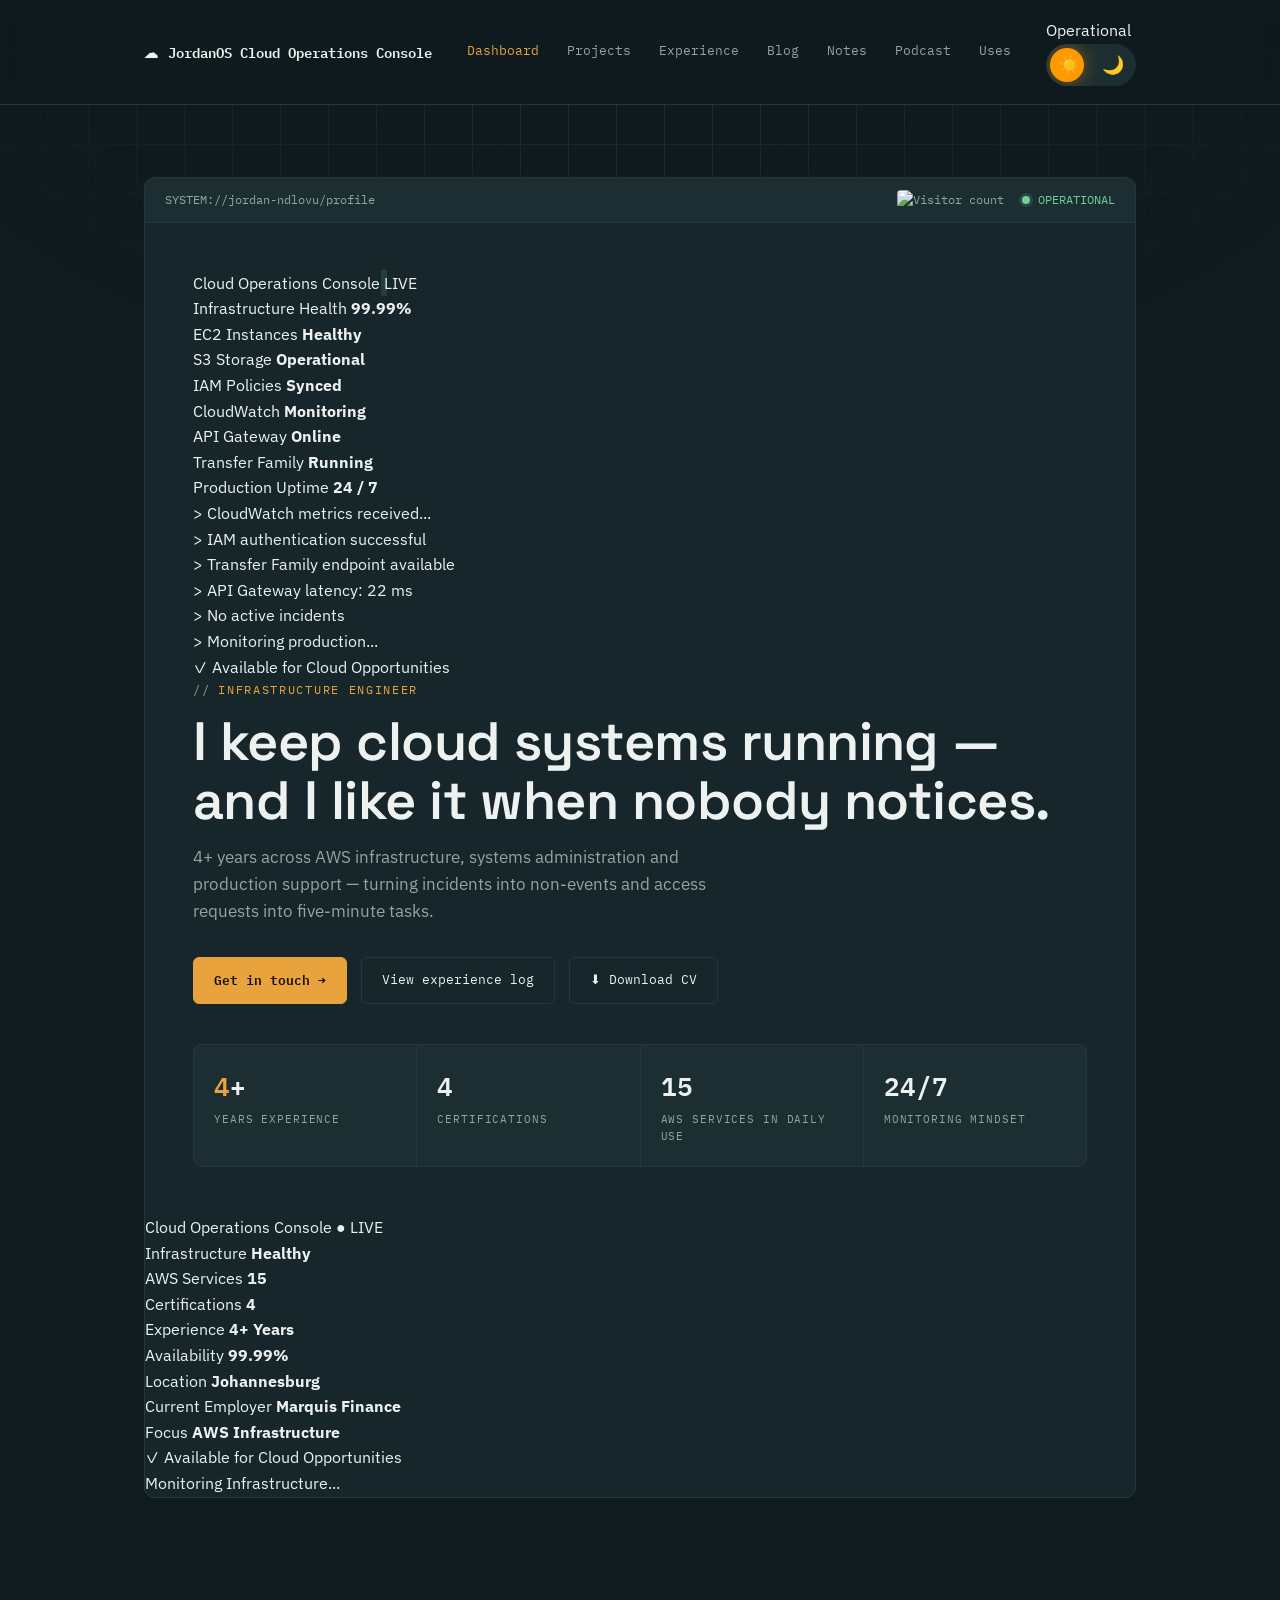
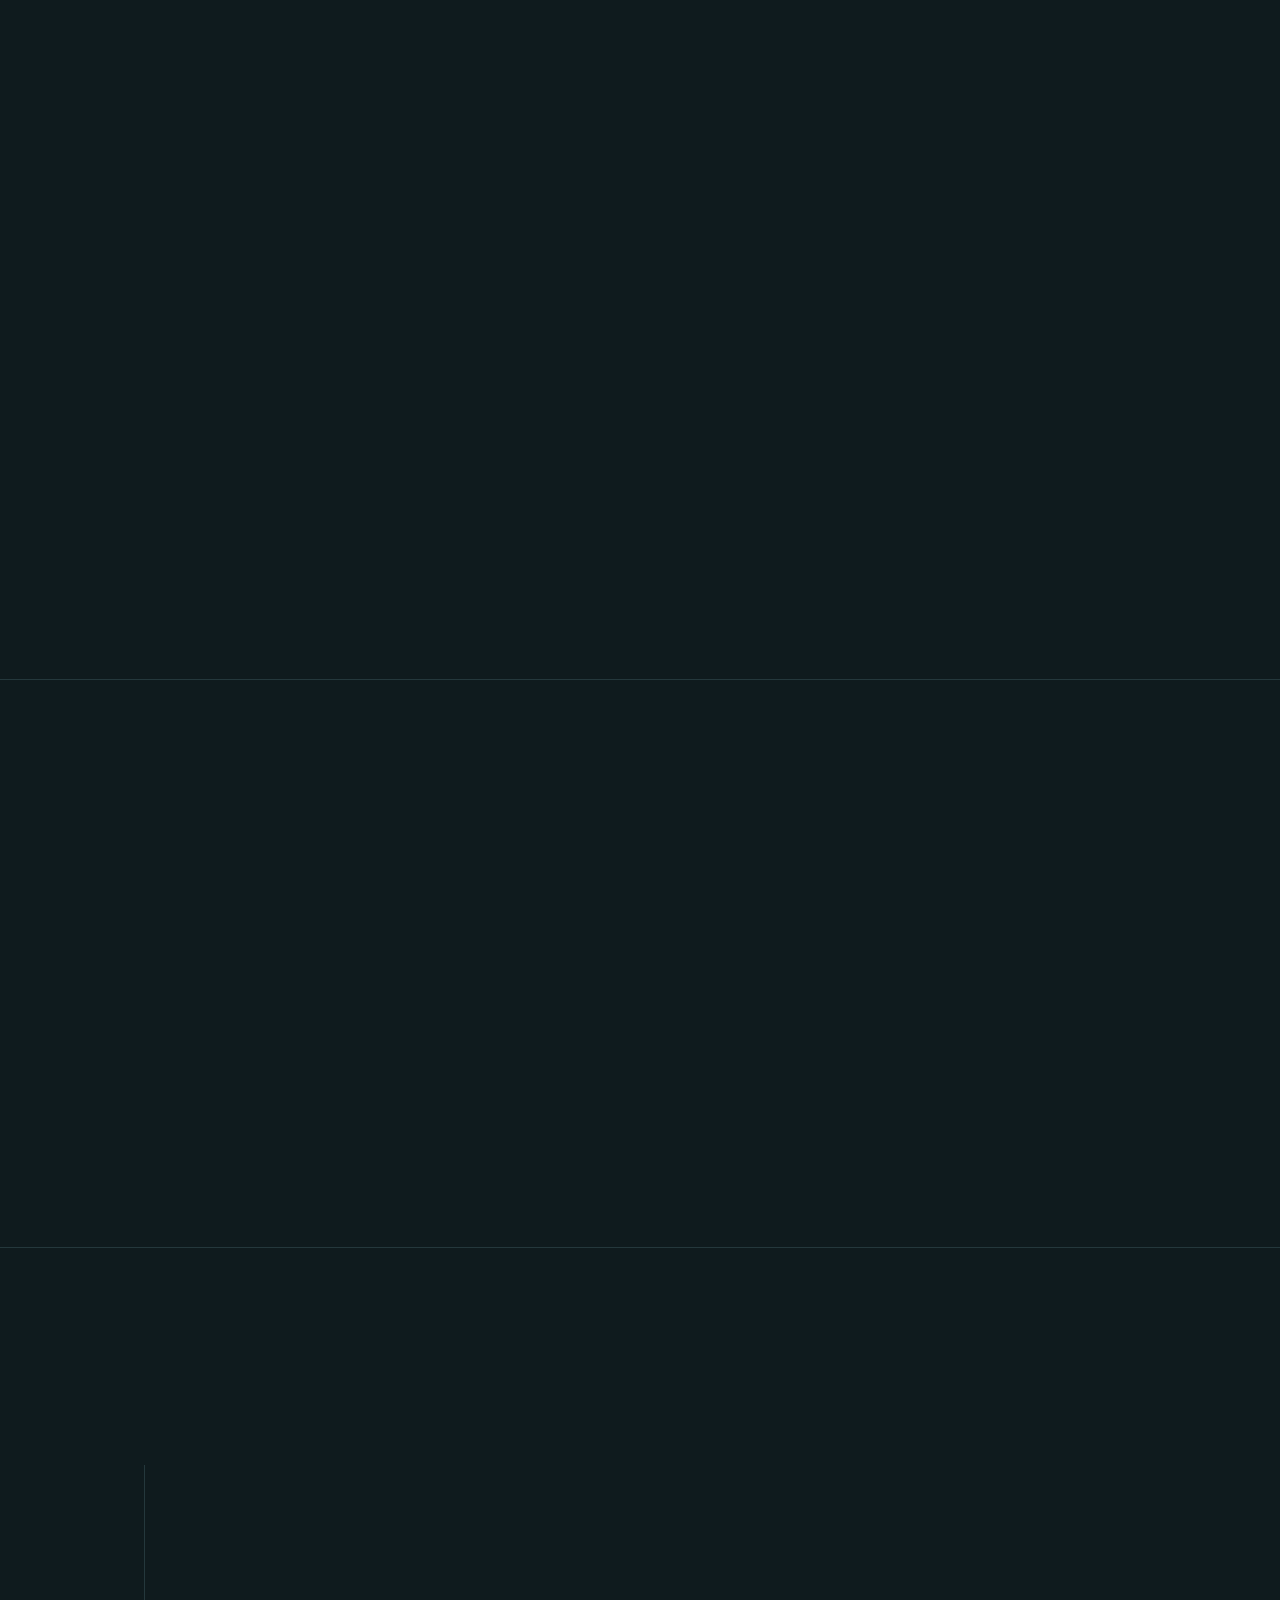
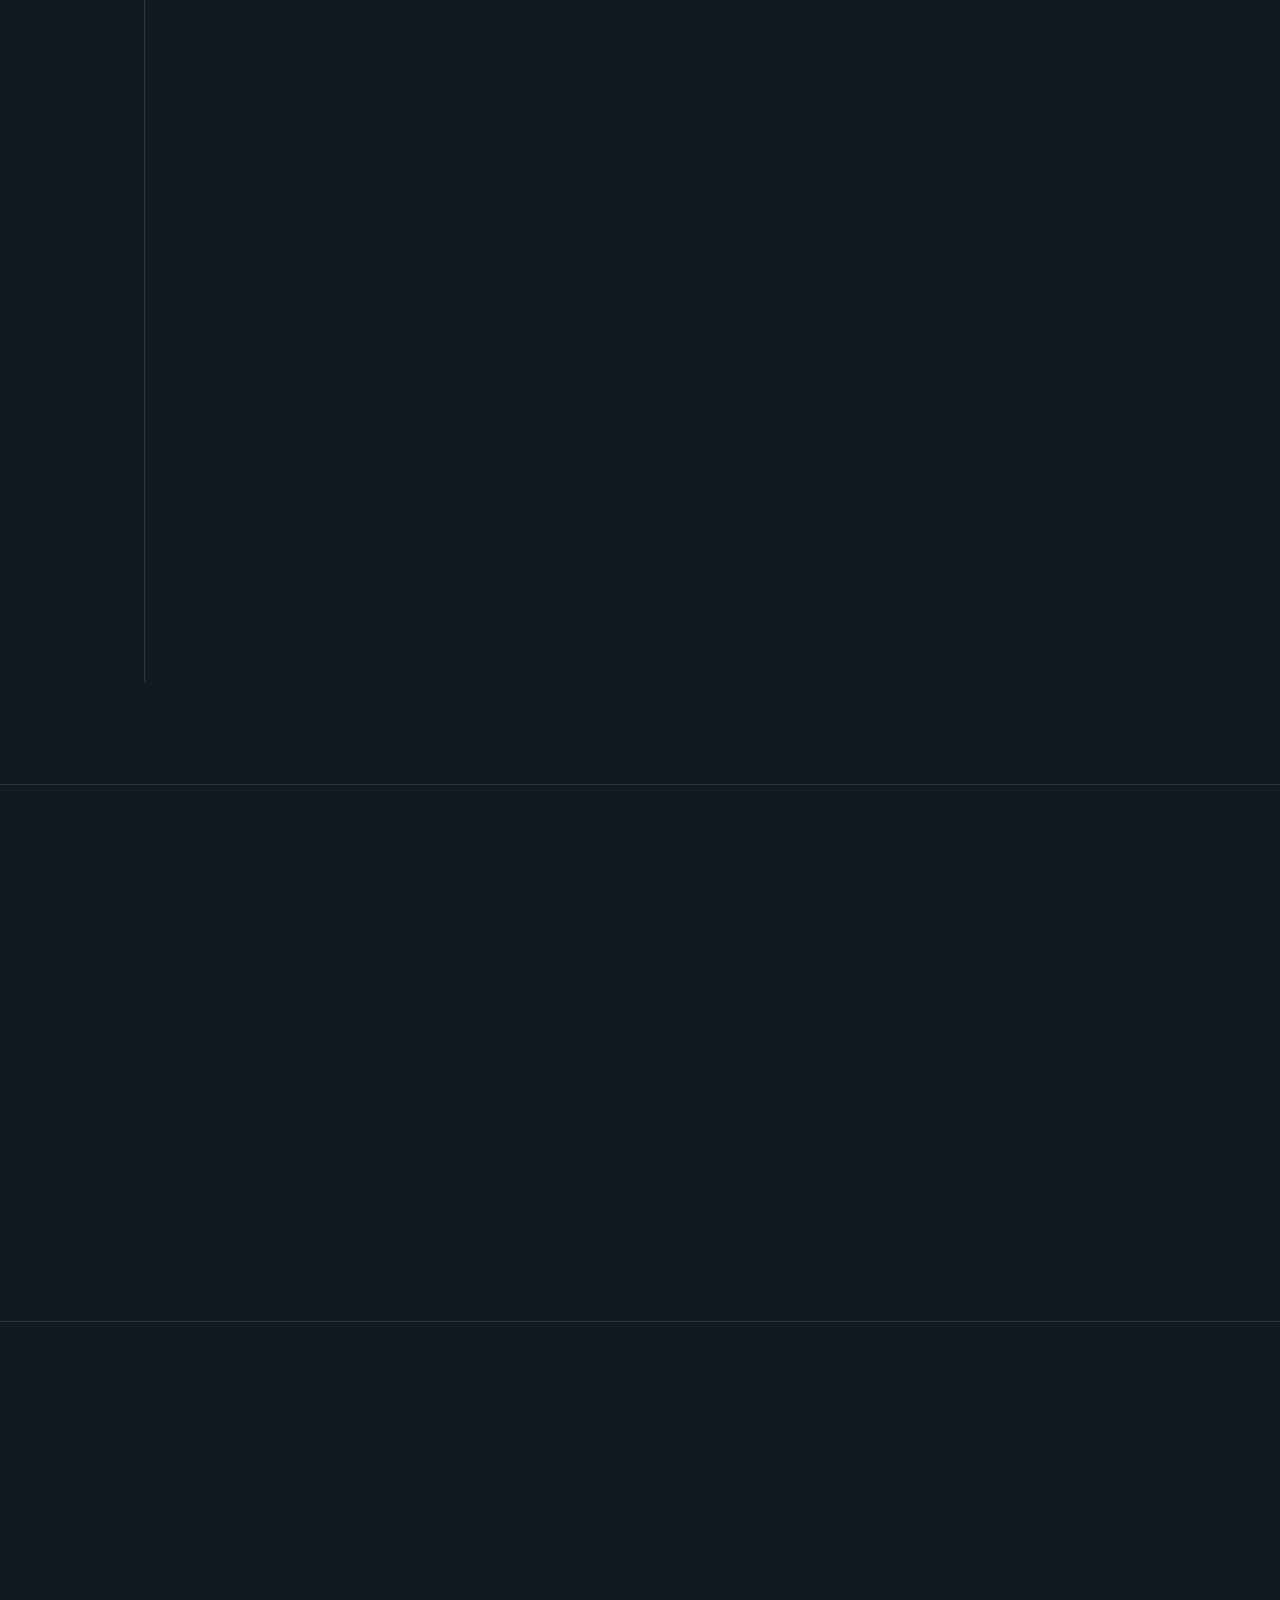
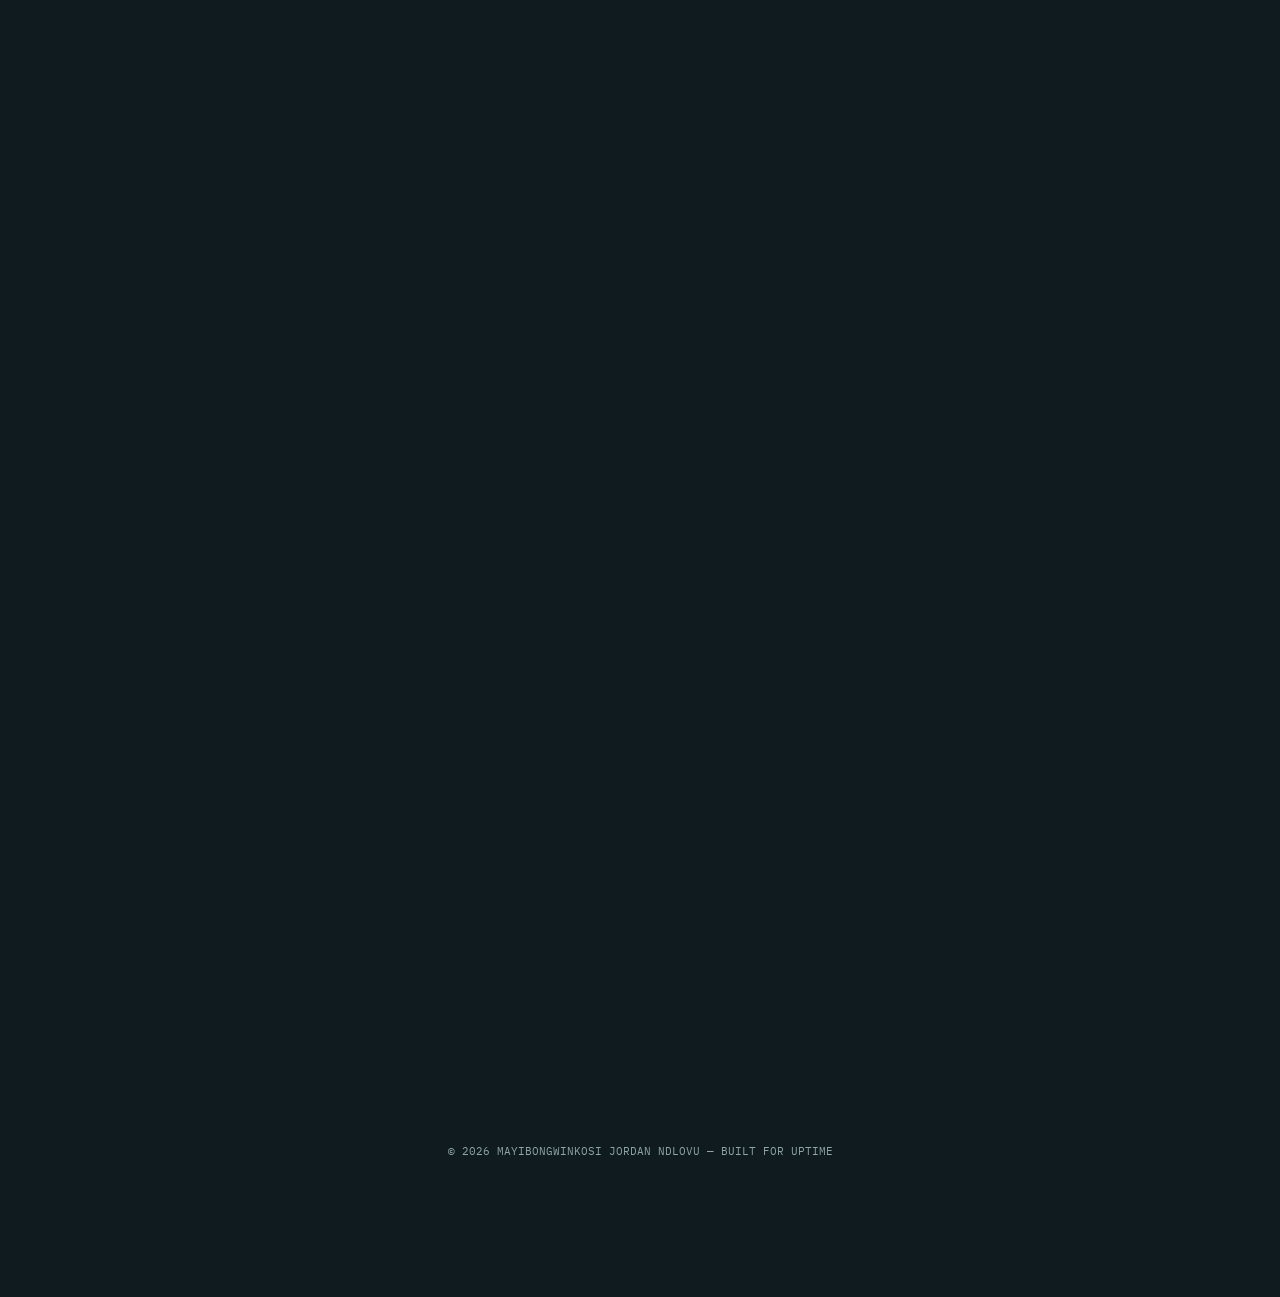
==== index.html @ f2ee9312 "Refactor dashboard to operations console layout" ====
<!DOCTYPE html>
<html lang="en" data-theme="dark">
<head>
<meta charset="UTF-8">
<meta name="viewport" content="width=device-width, initial-scale=1.0">
<title>Jordan Ndlovu — Infrastructure Engineer</title>
<link rel="preconnect" href="https://fonts.googleapis.com">
<link href="https://fonts.googleapis.com/css2?family=Space+Grotesk:wght@400;500;600;700&family=IBM+Plex+Sans:wght@400;500;600&family=IBM+Plex+Mono:wght@400;500;600&display=swap" rel="stylesheet">
<link rel="stylesheet" href="styles.css">
</head>
<body>

<header class="main-header">

    <div class="scroll-progress"></div>

    <nav>

        <div class="logo">

            <div class="logo-icon">
                ☁
            </div>

            <div class="logo-text">

                <span class="logo-title">
                    JordanOS
                </span>

                <span class="logo-subtitle">
                    Cloud Operations Console
                </span>

            </div>

        </div>

        <div class="navlinks">

            <a href="index.html" class="active">Dashboard</a>
            <a href="#projects">Projects</a>
            <a href="#experience">Experience</a>
            <a href="blog.html">Blog</a>
            <a href="notes.html">Notes</a>
            <a href="podcast.html">Podcast</a>
            <a href="uses.html">Uses</a>

        </div>

        <div class="nav-right">

            <div class="system-status">

                <span class="status-dot"></span>

                Operational

            </div>

            <button
                class="theme-toggle"
                aria-label="Toggle Theme">

                <span class="sun">☀️</span>

                <span class="knob"></span>

                <span class="moon">🌙</span>

            </button>

            <button class="nav-burger">

                ☰

            </button>

        </div>

    </nav>

</header>

<section class="hero">
  <div class="wrap">
    <div class="panel">
      <div class="panel-bar">
        <span>SYSTEM://jordan-ndlovu/profile</span>
        <span style="display:flex; align-items:center; gap:18px;">
          <img src="https://visitor-badge.laobi.icu/badge?page_id=jordan-ndlovu.github.io&left_color=%2316262a&right_color=%23e8a33d&left_text=visitors" alt="Visitor count" style="height:20px; border-radius:4px; vertical-align:middle;">
          <span class="status-live"><span class="dot"></span> OPERATIONAL</span>
        </span>
      </div>
    <div class="panel-body">

    <div class="operations-console">

    <div class="console-header">

        <span>Cloud Operations Console</span>

        <span class="console-live">

            <span class="dot"></span>

            LIVE

        </span>

    </div>

    <div class="console-body">

        <div class="console-row">

            <span>Infrastructure Health</span>

            <strong class="healthy">99.99%</strong>

        </div>

        <div class="console-row">

            <span>EC2 Instances</span>

            <strong>Healthy</strong>

        </div>

        <div class="console-row">

            <span>S3 Storage</span>

            <strong>Operational</strong>

        </div>

        <div class="console-row">

            <span>IAM Policies</span>

            <strong>Synced</strong>

        </div>

        <div class="console-row">

            <span>CloudWatch</span>

            <strong>Monitoring</strong>

        </div>

        <div class="console-row">

            <span>API Gateway</span>

            <strong>Online</strong>

        </div>

        <div class="console-row">

            <span>Transfer Family</span>

            <strong>Running</strong>

        </div>

        <div class="console-row">

            <span>Production Uptime</span>

            <strong>24 / 7</strong>

        </div>

        <div class="console-divider"></div>

        <div class="terminal">

            <div>> CloudWatch metrics received...</div>

            <div>> IAM authentication successful</div>

            <div>> Transfer Family endpoint available</div>

            <div>> API Gateway latency: 22 ms</div>

            <div>> No active incidents</div>

            <div>> Monitoring production...</div>

        </div>

        <div class="console-status">

            <div class="available">

                ✓ Available for Cloud Opportunities

            </div>

        </div>

    </div>

</div>

        <div class="eyebrow">Infrastructure Engineer</div>
        <h1>I keep cloud systems running&nbsp;— <br>and I like it when nobody notices.</h1>
        <p class="lead">4+ years across AWS infrastructure, systems administration and production support — turning incidents into non-events and access requests into five-minute tasks.</p>

        <div class="cta-row">
          <a class="btn btn-primary" href="#contact">Get in touch →</a>
          <a class="btn btn-ghost" href="#experience">View experience log</a>
          <a class="btn btn-ghost" href="Jordan_Ndlovu_CV.pdf" download>⬇ Download CV</a>
        </div>

        <div class="metrics">
    <div class="metric">
        <div class="val"><span>4</span>+</div>
        <div class="label">Years experience</div>
    </div>

    <div class="metric">
        <div class="val">4</div>
        <div class="label">Certifications</div>
    </div>

    <div class="metric">
        <div class="val">15</div>
        <div class="label">AWS services in daily use</div>
    </div>

    <div class="metric">
        <div class="val">24/7</div>
        <div class="label">Monitoring mindset</div>
    </div>
</div>

<!-- LEFT COLUMN ENDS -->
</div>

<!-- RIGHT COLUMN STARTS -->
<div class="hero-right">

    <div class="operations-console">

        <div class="console-header">
            <span>Cloud Operations Console</span>
            <span class="console-live">● LIVE</span>
        </div>

        <div class="console-body">

            <div class="console-row">
                <span>Infrastructure</span>
                <strong class="healthy">Healthy</strong>
            </div>

            <div class="console-row">
                <span>AWS Services</span>
                <strong>15</strong>
            </div>

            <div class="console-row">
                <span>Certifications</span>
                <strong>4</strong>
            </div>

            <div class="console-row">
                <span>Experience</span>
                <strong>4+ Years</strong>
            </div>

            <div class="console-row">
                <span>Availability</span>
                <strong>99.99%</strong>
            </div>

            <div class="console-row">
                <span>Location</span>
                <strong>Johannesburg</strong>
            </div>

            <div class="console-row">
                <span>Current Employer</span>
                <strong>Marquis Finance</strong>
            </div>

            <div class="console-row">
                <span>Focus</span>
                <strong>AWS Infrastructure</strong>
            </div>

            <div class="console-status">

                <div class="available">
                    ✓ Available for Cloud Opportunities
                </div>

            </div>

            <div class="console-footer">
                Monitoring Infrastructure...
            </div>

        </div>

    </div>

</div>

<!-- HERO GRID ENDS -->
</div>

<!-- PANEL BODY ENDS -->
</div>
<section id="skills">
  <div class="wrap">
    <div class="eyebrow reveal">Service health</div>
    <h2 class="reveal">Skills, by subsystem</h2>
    <div class="health-grid">
      <div class="health-card reveal">
        <div class="health-head"><h3>Cloud &amp; Infrastructure</h3><span class="badge">Healthy</span></div>
        <ul>
          <li><span class="tag">AWS (EC2, S3, IAM, VPC, Lambda)</span><div class="bar"><i style="width:92%"></i></div></li>
          <li><span class="tag">AWS Transfer Family / SFTP</span><div class="bar"><i style="width:88%"></i></div></li>
          <li><span class="tag">CloudWatch, Route 53, API Gateway</span><div class="bar"><i style="width:85%"></i></div></li>
          <li><span class="tag">Microsoft Azure</span><div class="bar"><i style="width:65%"></i></div></li>
        </ul>
      </div>
      <div class="health-card reveal">
        <div class="health-head"><h3>Systems Administration</h3><span class="badge">Healthy</span></div>
        <ul>
          <li><span class="tag">Windows Server / Active Directory</span><div class="bar"><i style="width:88%"></i></div></li>
          <li><span class="tag">DNS, DHCP, SMTP</span><div class="bar"><i style="width:82%"></i></div></li>
          <li><span class="tag">Office 365 administration</span><div class="bar"><i style="width:80%"></i></div></li>
          <li><span class="tag">Endpoint &amp; server support</span><div class="bar"><i style="width:85%"></i></div></li>
        </ul>
      </div>
      <div class="health-card reveal">
        <div class="health-head"><h3>Operations &amp; Support</h3><span class="badge">Healthy</span></div>
        <ul>
          <li><span class="tag">MFA administration</span><div class="bar"><i style="width:90%"></i></div></li>
          <li><span class="tag">Incident response &amp; monitoring</span><div class="bar"><i style="width:88%"></i></div></li>
          <li><span class="tag">Access &amp; authentication troubleshooting</span><div class="bar"><i style="width:90%"></i></div></li>
          <li><span class="tag">Technical documentation</span><div class="bar"><i style="width:78%"></i></div></li>
        </ul>
      </div>
      <div class="health-card reveal">
        <div class="health-head"><h3>Networking &amp; DevOps</h3><span class="badge">Healthy</span></div>
        <ul>
          <li><span class="tag">Firewall &amp; network troubleshooting</span><div class="bar"><i style="width:80%"></i></div></li>
          <li><span class="tag">Jenkins, GitHub, Terraform</span><div class="bar"><i style="width:70%"></i></div></li>
          <li><span class="tag">Docker</span><div class="bar"><i style="width:68%"></i></div></li>
          <li><span class="tag">Fibre splicing &amp; installation</span><div class="bar"><i style="width:75%"></i></div></li>
        </ul>
      </div>
    </div>
  </div>
</section>

<section>
  <div class="wrap">
    <div class="eyebrow reveal">Verified</div>
    <h2 class="reveal">Certifications</h2>
    <div class="cert-row">
      <div class="cert reveal">
        <div class="name">AWS Certified Developer – Associate</div>
        <div class="meta">Valid through Nov 2026</div>
      </div>
      <div class="cert reveal">
        <div class="name">AWS Certified Cloud Practitioner</div>
        <div class="meta">Valid through Nov 2026</div>
      </div>
      <div class="cert reveal">
        <div class="name">Claude 101</div>
        <div class="meta">Completed Jul 2026</div>
      </div>
      <div class="cert reveal">
        <div class="name">Claude Code 101</div>
        <div class="meta">Completed Jul 2026</div>
      </div>
    </div>
    <div class="reveal" style="margin-top:20px;">
      <a class="btn btn-ghost" href="https://www.credly.com/users/mayibongwinkosi-jordan-ndlovu/badges/credly" target="_blank" rel="noopener">View verified badges on Credly ↗</a>
    </div>
  </div>
</section>

<section id="experience">
  <div class="wrap">
    <div class="eyebrow reveal">Deploy log</div>
    <h2 class="reveal">Experience</h2>
    <div class="log">

      <div class="log-entry current reveal">
        <div class="log-tag">May 2024 → present</div>
        <div class="log-title">AWS Engineer</div>
        <div class="log-org">Marquis Finance — Bryanston, Johannesburg</div>
        <ul>
          <li>Support and troubleshoot AWS cloud infrastructure across production and internal environments</li>
          <li>Administer EC2, S3, IAM, VPC, CloudWatch, Route 53, Lambda, DynamoDB, API Gateway, Cognito, AppSync, Amplify, and AWS Transfer Family</li>
          <li>Own SFTP environments end-to-end: user setup, access control, authentication troubleshooting</li>
          <li>Support MFA setup/recovery and access administration across enterprise systems</li>
        </ul>
      </div>

      <div class="log-entry reveal">
        <div class="log-tag">Mar 2023 – Apr 2024</div>
        <div class="log-title">Associate Cloud / DevOps Engineer</div>
        <div class="log-org">Solvyng — Rosebank, Johannesburg</div>
        <ul>
          <li>Supported AWS infrastructure, deployments, monitoring and operational troubleshooting</li>
          <li>Worked with Jenkins pipelines, GitHub workflows, Terraform and Docker-based deployments</li>
          <li>Worked with ECS, ECR, Kubernetes concepts and AWS networking configurations</li>
        </ul>
      </div>

      <div class="log-entry reveal">
        <div class="log-tag">Mar 2021 – Feb 2023</div>
        <div class="log-title">Splicing Technician</div>
        <div class="log-org">Motheo Construction and Projects — Newcastle, KZN</div>
        <ul>
          <li>Performed fibre optic splicing, testing and fault restoration for network deployment</li>
        </ul>
      </div>

      <div class="log-entry reveal">
        <div class="log-tag">Feb 2019 – Feb 2021</div>
        <div class="log-title">Junior Network Administrator</div>
        <div class="log-org">Neo Africa Solutions — Rivonia, Johannesburg</div>
        <ul>
          <li>Maintained Windows Server 2012 R2 environments and infrastructure administration</li>
          <li>Supported Azure backup, Office 365, DNS, DHCP, Active Directory and SMTP</li>
          <li>Logged and resolved incidents via ITSM and Remedy Console</li>
        </ul>
      </div>

    </div>
  </div>
</section>

<section id="projects">
  <div class="wrap">
    <div class="eyebrow reveal">Shipped</div>
    <h2 class="reveal">Projects</h2>
    <div class="proj-grid">
      <div class="proj-card reveal">
        <div class="proj-icon">01 · WEB / DB</div>
        <h3>Multi-Tier Website on AWS</h3>
        <p>Deployed a MySQL database and PHP-based website on EC2, with Auto Scaling added to improve availability, scalability and resource efficiency.</p>
        <div class="stack"><span>EC2</span><span>MySQL</span><span>PHP</span><span>Auto Scaling</span></div>
      </div>
      <div class="proj-card reveal">
        <div class="proj-icon">02 · SERVERLESS</div>
        <h3>SmartList App Backend</h3>
        <p>Built a serverless backend using Amplify, DynamoDB, Lambda, Cognito and AppSync, including authentication integration and service support.</p>
        <div class="stack"><span>Amplify</span><span>DynamoDB</span><span>Lambda</span><span>Cognito</span><span>AppSync</span></div>
      </div>
    </div>
  </div>
</section>

<section id="improvements">
  <div class="wrap">
    <div class="eyebrow reveal">Backlog</div>
    <h2 class="reveal">Improvements suggestions</h2>
    <p class="reveal" style="margin-bottom:28px;">Things still being built out on this site. Ticked off as they ship.</p>
    <div class="improve-list">
      <div class="improve-item reveal">
        <span class="improve-icon">PLANNED</span>
        <div>
          <div class="improve-title">Blog</div>
          <p>Write-ups on AWS troubleshooting, incidents solved, and lessons learned on the job.</p>
        </div>
      </div>
      <div class="improve-item reveal">
        <span class="improve-icon">PLANNED</span>
        <div>
          <div class="improve-title">Notes</div>
          <p>Quick reference notes on AWS services, networking, and sysadmin commands.</p>
        </div>
      </div>
      <div class="improve-item reveal">
        <span class="improve-icon">PLANNED</span>
        <div>
          <div class="improve-title">Podcast</div>
          <p>A space for infrastructure and cloud-career conversations, once recording kicks off.</p>
        </div>
      </div>
      <div class="improve-item reveal">
        <span class="improve-icon">PLANNED</span>
        <div>
          <div class="improve-title">Public speaking</div>
          <p>A list of talks, meetups, or panels — once the first one is booked.</p>
        </div>
      </div>
      <div class="improve-item reveal">
        <span class="improve-icon">PLANNED</span>
        <div>
          <div class="improve-title">Uses</div>
          <p>The tools, terminal setup, and hardware behind the day-to-day work.</p>
        </div>
      </div>
      <div class="improve-item reveal">
        <span class="improve-icon">PLANNED</span>
        <div>
          <div class="improve-title">Real profile photo</div>
          <p>Swap the placeholder avatar for a proper professional photo.</p>
        </div>
      </div>
    </div>
  </div>
</section>

<footer id="contact">
  <div class="wrap">
    <div class="contact-panel reveal">
      <div class="eyebrow" style="justify-content:center;">Open a ticket</div>
      <h2>Let's build something reliable.</h2>
      <p style="margin-left:auto; margin-right:auto;">Open to infrastructure, platform and cloud support roles. Based in Johannesburg — happy to talk remote or on-site.</p>
      <div class="contact-links">
        <a class="btn btn-primary" href="mailto:jordanndlovu96@gmail.com">jordanndlovu96@gmail.com</a>
        <a class="btn btn-ghost" href="tel:+27632490123">+27 63 249 0123</a>
        <a class="btn btn-ghost" href="tel:+27617970456">+27 61 797 0456</a>
        <a class="btn btn-ghost" href="Jordan_Ndlovu_CV.pdf" download>⬇ Download CV</a>
      </div>
      <div class="social-row" style="justify-content:center; margin-top:24px;">
        <a class="social-icon" href="https://github.com/jordan-ndlovu" target="_blank" rel="noopener" aria-label="GitHub" title="GitHub">
          <svg viewBox="0 0 24 24"><path d="M12 .297c-6.63 0-12 5.373-12 12 0 5.303 3.438 9.8 8.205 11.385.6.113.82-.258.82-.577 0-.285-.01-1.04-.015-2.04-3.338.724-4.042-1.61-4.042-1.61C4.422 18.07 3.633 17.7 3.633 17.7c-1.087-.744.084-.729.084-.729 1.205.084 1.838 1.236 1.838 1.236 1.07 1.835 2.809 1.305 3.495.998.108-.776.417-1.305.76-1.605-2.665-.3-5.466-1.332-5.466-5.93 0-1.31.465-2.38 1.235-3.22-.135-.303-.54-1.523.105-3.176 0 0 1.005-.322 3.3 1.23.96-.267 1.98-.399 3-.405 1.02.006 2.04.138 3 .405 2.28-1.552 3.285-1.23 3.285-1.23.645 1.653.24 2.873.12 3.176.765.84 1.23 1.91 1.23 3.22 0 4.61-2.805 5.625-5.475 5.92.42.36.81 1.096.81 2.22 0 1.606-.015 2.896-.015 3.286 0 .315.21.69.825.57C20.565 22.092 24 17.592 24 12.297c0-6.627-5.373-12-12-12"/></svg>
        </a>
        <a class="social-icon" href="https://linkedin.com/in/-jordan-ndlovu" target="_blank" rel="noopener" aria-label="LinkedIn" title="LinkedIn">
          <svg viewBox="0 0 24 24"><path d="M20.447 20.452h-3.554v-5.569c0-1.328-.027-3.037-1.852-3.037-1.853 0-2.136 1.445-2.136 2.939v5.667H9.351V9h3.414v1.561h.046c.477-.9 1.637-1.85 3.37-1.85 3.601 0 4.267 2.37 4.267 5.455v6.286zM5.337 7.433c-1.144 0-2.063-.926-2.063-2.065 0-1.138.92-2.063 2.063-2.063 1.14 0 2.064.925 2.064 2.063 0 1.139-.925 2.065-2.064 2.065zm1.782 13.019H3.555V9h3.564v11.452zM22.225 0H1.771C.792 0 0 .774 0 1.729v20.542C0 23.227.792 24 1.771 24h20.451C23.2 24 24 23.227 24 22.271V1.729C24 .774 23.2 0 22.222 0h.003z"/></svg>
        </a>
        <a class="social-icon" href="#" target="_blank" rel="noopener" aria-label="YouTube" title="YouTube">
          <svg viewBox="0 0 24 24"><path d="M23.498 6.186a2.994 2.994 0 0 0-2.107-2.12C19.505 3.545 12 3.545 12 3.545s-7.505 0-9.391.521a2.994 2.994 0 0 0-2.107 2.12A31.06 31.06 0 0 0 0 12a31.06 31.06 0 0 0 .502 5.814 2.994 2.994 0 0 0 2.107 2.12c1.886.521 9.391.521 9.391.521s7.505 0 9.391-.521a2.994 2.994 0 0 0 2.107-2.12A31.06 31.06 0 0 0 24 12a31.06 31.06 0 0 0-.502-5.814zM9.545 15.568V8.432L15.818 12z"/></svg>
        </a>
        <a class="social-icon" href="#" target="_blank" rel="noopener" aria-label="X" title="X">
          <svg viewBox="0 0 24 24"><path d="M18.244 2.25h3.308l-7.227 8.26 8.502 11.24H16.17l-5.214-6.817L4.99 21.75H1.68l7.73-8.835L1.254 2.25H8.08l4.713 6.231zm-1.161 17.52h1.833L7.084 4.126H5.117z"/></svg>
        </a>
        <a class="social-icon" href="https://www.credly.com/users/mayibongwinkosi-jordan-ndlovu/badges/credly" target="_blank" rel="noopener" aria-label="Credly badges" title="Credly">
          <svg viewBox="0 0 24 24"><path d="M12 1.5 3 5.75v6.5c0 5.75 3.9 9.94 9 10.75 5.1-.81 9-5 9-10.75v-6.5L12 1.5zm0 2.24 7.5 3.55v5.46c0 4.63-3.02 7.87-7.5 8.73-4.48-.86-7.5-4.1-7.5-8.73V7.29L12 3.74zM12 6l-4.5 2.1v3.4c0 2.9 1.9 4.98 4.5 5.5 2.6-.52 4.5-2.6 4.5-5.5V8.1L12 6zm-1.1 7.2L8.6 10.9l1.06-1.06 1.24 1.24 3.44-3.44 1.06 1.06-4.5 4.5z"/></svg>
        </a>
        <a class="social-icon" href="https://medium.com/@jordanndlovu96" target="_blank" rel="noopener" aria-label="Medium blog" title="Medium">
          <svg viewBox="0 0 24 24"><path d="M13.54 12a6.8 6.8 0 0 1-6.77 6.82A6.8 6.8 0 0 1 0 12a6.8 6.8 0 0 1 6.77-6.82A6.8 6.8 0 0 1 13.54 12zM20.96 12c0 3.54-1.51 6.42-3.38 6.42-1.87 0-3.39-2.88-3.39-6.42s1.52-6.42 3.39-6.42c1.87 0 3.38 2.88 3.38 6.42M24 12c0 3.17-.53 5.75-1.19 5.75-.66 0-1.19-2.58-1.19-5.75s.53-5.75 1.19-5.75C23.47 6.25 24 8.83 24 12z"/></svg>
        </a>
      </div>
    </div>
    <div class="foot-meta">© 2026 MAYIBONGWINKOSI JORDAN NDLOVU — BUILT FOR UPTIME</div>
  </div>
</footer>

<script src="theme.js"></script>

</body>
</html>
---- styles.css ----
:root{
    --bg: #0F1B1E;
    --panel: #16262A;
    --panel-hi: #1C2E32;
    --border: #24383C;
    --amber: #E8A33D;
    --mint: #6FCF97;
    --red: #E2604F;
    --text: #EDF2F0;
    --muted: #8FA6A3;
    --font-display: 'Space Grotesk', sans-serif;
    --font-body: 'IBM Plex Sans', sans-serif;
    --font-mono: 'IBM Plex Mono', monospace;
  }

  html[data-theme="light"]{
    --bg: #F4F7F6;
    --panel: #FFFFFF;
    --panel-hi: #ECF2F1;
    --border: #D7E2E0;
    --amber: #C97C1E;
    --mint: #1E9E63;
    --red: #C7402F;
    --text: #12211F;
    --muted: #5B6E6B;
  }

  body, .panel, .health-card, .cert, .proj-card, .metric, header, .btn, .dot{
    transition: background-color .35s ease, border-color .35s ease, color .35s ease;
  }

  *{ box-sizing: border-box; margin:0; padding:0; }
  html{ scroll-behavior: smooth; }
  body{
    background: var(--bg);
    color: var(--text);
    font-family: var(--font-body);
    line-height: 1.6;
    background-image:
      linear-gradient(var(--border) 1px, transparent 1px),
      linear-gradient(90deg, var(--border) 1px, transparent 1px);
    background-size: 48px 48px;
    background-position: center top;
    background-attachment: fixed;
  }
  body::before{
    content:"";
    position: fixed;
    inset:0;
    background: radial-gradient(ellipse 80% 60% at 50% 0%, rgba(15,27,30,0.2), var(--bg) 75%);
    pointer-events:none;
    z-index:0;
  }

  a{ color: inherit; }
  .wrap{ max-width: 1040px; margin: 0 auto; padding: 0 24px; position:relative; z-index:1; }
  section{ padding: 96px 0; border-bottom: 1px solid var(--border); }
  section:last-of-type{ border-bottom:none; }

  .eyebrow{
    font-family: var(--font-mono);
    font-size: 12px;
    letter-spacing: 0.14em;
    text-transform: uppercase;
    color: var(--amber);
    display:flex;
    align-items:center;
    gap:8px;
    margin-bottom: 14px;
  }
  .eyebrow::before{ content:"//"; color: var(--muted); }

  h1,h2,h3{ font-family: var(--font-display); font-weight: 600; letter-spacing: -0.01em; }
  h2{ font-size: 30px; margin-bottom: 40px; }
  p{ color: var(--muted); max-width: 640px; }

  /* ---------- NAV ---------- */
  header{
    position: sticky; top:0; z-index: 50;
    background: rgba(15,27,30,0.85);
    backdrop-filter: blur(10px);
    border-bottom: 1px solid var(--border);
  }
  nav{
    max-width:1040px; margin:0 auto; padding: 18px 24px;
    display:flex; align-items:center; justify-content:space-between;
  }
  .logo{
    font-family: var(--font-mono); font-size:14px; font-weight:600;
    display:flex; align-items:center; gap:10px;
  }
  .dot{
    width:8px; height:8px; border-radius:50%; background: var(--mint);
    box-shadow: 0 0 0 3px rgba(111,207,151,0.15);
    animation: pulse 2.4s ease-in-out infinite;
  }
  @keyframes pulse{
    0%,100%{ box-shadow: 0 0 0 3px rgba(111,207,151,0.15); }
    50%{ box-shadow: 0 0 0 6px rgba(111,207,151,0.06); }
  }
  .navlinks{ display:flex; gap: 28px; font-family: var(--font-mono); font-size: 13px; color: var(--muted); }
  .navlinks a{ text-decoration:none; transition: color .15s; }
  .navlinks a:hover{ color: var(--amber); }
  @media (max-width: 640px){ .navlinks{ display:none; } }

  /* ---------- HERO / STATUS PANEL ---------- */
  .hero{ padding-top: 72px; border-bottom: 1px solid var(--border); }
  .panel{
    background: var(--panel);
    border: 1px solid var(--border);
    border-radius: 10px;
    overflow: hidden;
  }
  .panel-bar{
    display:flex; align-items:center; justify-content:space-between;
    padding: 12px 20px;
    border-bottom: 1px solid var(--border);
    font-family: var(--font-mono);
    font-size: 12px;
    color: var(--muted);
    background: var(--panel-hi);
  }
  .panel-bar .status-live{ display:flex; align-items:center; gap:8px; color: var(--mint); }
  .panel-body{ padding: 48px; }
  @media (max-width: 640px){ .panel-body{ padding: 28px 20px; } }

  .hero h1{
    font-size: clamp(32px, 5.4vw, 54px);
    line-height: 1.08;
    margin-bottom: 14px;
  }
  .hero .role{
    font-family: var(--font-mono);
    color: var(--amber);
    font-size: 16px;
    margin-bottom: 24px;
  }
  .hero p.lead{ font-size: 17px; max-width: 560px; margin-bottom: 32px; }

  .metrics{
    display:grid;
    grid-template-columns: repeat(4, 1fr);
    gap: 1px;
    background: var(--border);
    border: 1px solid var(--border);
    border-radius: 8px;
    overflow: hidden;
    margin-top: 40px;
  }
  .metric{ background: var(--panel-hi); padding: 20px; }
  .metric .val{ font-family: var(--font-mono); font-size: 26px; color: var(--text); font-weight:600; }
  .metric .val span{ color: var(--amber); }
  .metric .label{ font-family: var(--font-mono); font-size: 11px; color: var(--muted); text-transform: uppercase; letter-spacing: 0.08em; margin-top: 4px; }
  @media (max-width: 640px){ .metrics{ grid-template-columns: repeat(2,1fr); } }

  .cta-row{ display:flex; gap: 14px; flex-wrap: wrap; margin-top: 32px; }
  .btn{
    font-family: var(--font-mono); font-size: 13px;
    padding: 12px 20px; border-radius: 6px;
    text-decoration:none; display:inline-flex; align-items:center; gap:8px;
    transition: transform .15s, background .15s;
    border: 1px solid var(--border);
  }
  .btn-primary{ background: var(--amber); color: #171008; font-weight:600; border-color: var(--amber); }
  .btn-primary:hover{ transform: translateY(-2px); }
  .btn-ghost{ color: var(--text); }
  .btn-ghost:hover{ border-color: var(--amber); color: var(--amber); }

  /* ---------- SKILLS AS SERVICE HEALTH ---------- */
  .health-grid{ display:grid; grid-template-columns: 1fr 1fr; gap: 16px; }
  @media (max-width: 720px){ .health-grid{ grid-template-columns: 1fr; } }
  .health-card{
    background: var(--panel);
    border: 1px solid var(--border);
    border-radius: 8px;
    padding: 22px 24px;
  }
  .health-head{ display:flex; align-items:center; justify-content:space-between; margin-bottom: 14px; }
  .health-head h3{ font-size: 15px; }
  .badge{
    font-family: var(--font-mono); font-size: 10px; letter-spacing:0.06em;
    padding: 3px 8px; border-radius: 4px; text-transform: uppercase;
    background: rgba(111,207,151,0.12); color: var(--mint); border: 1px solid rgba(111,207,151,0.3);
  }
  .health-card ul{ list-style:none; }
  .health-card li{
    font-family: var(--font-mono); font-size: 13px; color: var(--muted);
    padding: 7px 0; border-top: 1px dashed var(--border);
    display:flex; justify-content:space-between; gap: 12px;
  }
  .health-card li:first-of-type{ border-top: none; }
  .health-card li span.tag{ color: var(--text); }
  .bar{ width: 90px; height:5px; background: var(--border); border-radius: 3px; overflow:hidden; flex-shrink:0; align-self:center; }
  .bar i{ display:block; height:100%; background: var(--amber); border-radius:3px; }

  /* ---------- CERTS ---------- */
  .cert-row{ display:flex; gap:16px; flex-wrap: wrap; }
  .cert{
    flex: 1 1 260px;
    background: var(--panel);
    border: 1px solid var(--border);
    border-left: 3px solid var(--mint);
    border-radius: 6px;
    padding: 18px 20px;
  }
  .cert .name{ font-weight:600; font-family: var(--font-display); font-size: 15px; margin-bottom: 4px; }
  .cert .meta{ font-family: var(--font-mono); font-size: 12px; color: var(--muted); }

  /* ---------- EXPERIENCE / DEPLOY LOG ---------- */
  .log{ position:relative; padding-left: 28px; border-left: 1px solid var(--border); }
  .log-entry{ position: relative; padding-bottom: 44px; }
  .log-entry:last-child{ padding-bottom: 0; }
  .log-entry::before{
    content:""; position:absolute; left: -33px; top: 4px;
    width: 10px; height:10px; border-radius:50%;
    background: var(--bg); border: 2px solid var(--amber);
  }
  .log-entry.current::before{ background: var(--mint); border-color: var(--mint); box-shadow: 0 0 0 4px rgba(111,207,151,0.15); }
  .log-tag{ font-family: var(--font-mono); font-size: 11px; color: var(--amber); text-transform: uppercase; letter-spacing: 0.08em; }
  .log-entry.current .log-tag{ color: var(--mint); }
  .log-title{ font-family: var(--font-display); font-size: 19px; margin: 4px 0 2px; }
  .log-org{ font-family: var(--font-mono); font-size: 13px; color: var(--muted); margin-bottom: 12px; }
  .log-entry ul{ padding-left: 18px; }
  .log-entry li{ font-size: 14.5px; color: var(--muted); margin-bottom: 6px; }
  .log-entry li::marker{ color: var(--amber); }

  /* ---------- PROJECTS ---------- */
  .proj-grid{ display:grid; grid-template-columns: 1fr 1fr; gap: 20px; }
  @media (max-width: 720px){ .proj-grid{ grid-template-columns: 1fr; } }
  .proj-card{
    background: var(--panel);
    border: 1px solid var(--border); border-radius: 8px;
    padding: 24px; display:flex; flex-direction:column; gap: 12px;
    transition: border-color .15s, transform .15s;
  }
  .proj-card:hover{ border-color: var(--amber); transform: translateY(-3px); }
  .proj-icon{ font-family: var(--font-mono); font-size:11px; color: var(--amber); }
  .proj-card h3{ font-size: 17px; }
  .proj-card p{ font-size: 14px; color: var(--muted); margin: 0; }
  .stack{ display:flex; flex-wrap:wrap; gap:6px; margin-top: auto; }
  .stack span{ font-family: var(--font-mono); font-size: 10.5px; color: var(--muted); background: var(--panel-hi); border:1px solid var(--border); padding: 3px 8px; border-radius: 4px; }

  /* ---------- CONTACT / FOOTER ---------- */
  footer{ padding: 72px 0 40px; }
  .contact-panel{
    background: var(--panel); border:1px solid var(--border); border-radius: 10px;
    padding: 48px; text-align:center;
  }
  .contact-panel h2{ margin-bottom: 12px; }
  .contact-panel p{ margin: 0 auto 28px; }
  .contact-links{ display:flex; justify-content:center; gap: 14px; flex-wrap: wrap; }
  .foot-meta{
    margin-top: 32px; text-align:center; font-family: var(--font-mono); font-size:11px; color: var(--muted);
  }

  .reveal{ opacity:0; transform: translateY(16px); transition: opacity .6s ease, transform .6s ease; }
  .reveal.in{ opacity:1; transform:none; }

  @media (prefers-reduced-motion: reduce){
    *{ animation:none !important; transition:none !important; }
    .reveal{ opacity:1; transform:none; }
  }

  ::selection{ background: var(--amber); color: #171008; }
  :focus-visible{ outline: 2px solid var(--amber); outline-offset: 2px; }

/* ---------- THEME TOGGLE ---------- */
.theme-toggle{

    width:90px;

    height:42px;

    border:none;

    border-radius:50px;

    background:var(--panel-hi);

    position:relative;

    cursor:pointer;

    display:flex;

    align-items:center;

    justify-content:space-between;

    padding:0 12px;

    overflow:hidden;

    transition:.35s;

}

.theme-toggle:hover{

    transform:translateY(-2px);

}

.theme-toggle .sun,
.theme-toggle .moon{

    z-index:2;

    font-size:18px;

}

.theme-toggle .knob{

    position:absolute;

    width:34px;

    height:34px;

    border-radius:50%;

    background:#FF9900;

    left:4px;

    transition:.35s;

    box-shadow:0 0 18px rgba(255,153,0,.45);

}

html[data-theme="light"] .theme-toggle .knob{

    transform:translateX(48px);

}

/* ---------- AVATAR ---------- */
.avatar-wrap{
  width: 128px; height: 128px; border-radius: 50%;
  border: 2px solid var(--amber);
  overflow: hidden; flex-shrink: 0;
  background: var(--panel-hi);
  display:flex; align-items:center; justify-content:center;
  box-shadow: 0 0 0 6px rgba(232,163,61,0.08);
}
.avatar-wrap img{ width:100%; height:100%; object-fit: cover; display:block; }
.avatar-wrap .initials{ font-family: var(--font-display); font-size: 34px; font-weight:700; color: var(--amber); }
.avatar-row{ display:flex; align-items:center; gap: 22px; margin-bottom: 22px; flex-wrap: wrap; }
.name-block .name-big{ font-family: var(--font-display); font-weight:700; font-size: 22px; color: var(--text); margin-bottom: 4px; }
.name-block .name-sub{ font-family: var(--font-mono); font-size: 12.5px; color: var(--muted); }

/* ---------- SOCIAL ICONS ---------- */
.social-row{ display:flex; gap: 10px; margin-top: 18px; }
.social-icon{
  width: 38px; height: 38px; border-radius: 8px;
  border: 1px solid var(--border); background: var(--panel-hi);
  display:flex; align-items:center; justify-content:center;
  color: var(--muted); transition: all .15s ease; text-decoration:none;
}
.social-icon:hover{ color: var(--amber); border-color: var(--amber); transform: translateY(-2px); }
.social-icon svg{ width:18px; height:18px; fill: currentColor; }

/* ---------- NAV EXTRAS ---------- */
.navlinks a.active{ color: var(--amber); }
@media (max-width: 900px){
  .navlinks{ display:none; }
  .navlinks.mobile-open{
    display:flex; flex-direction:column; position:absolute; top:100%; left:0; right:0;
    background: var(--panel); border-bottom:1px solid var(--border); padding: 16px 24px; gap:14px;
  }
  .nav-burger{ display:flex; }
}
.nav-burger{
  display:none; width:32px; height:32px; border:1px solid var(--border); border-radius:6px;
  background: var(--panel-hi); align-items:center; justify-content:center; cursor:pointer; color:var(--text);
}

/* ---------- IMPROVEMENTS SUGGESTIONS ---------- */
.improve-list{ display:flex; flex-direction:column; gap: 12px; }
.improve-item{
  border: 1px dashed var(--border); border-radius: 8px; padding: 16px 20px;
  display:flex; align-items:flex-start; gap: 14px; background: var(--panel);
}
.improve-item .improve-icon{ font-family: var(--font-mono); font-size: 11px; color: var(--amber); border:1px solid var(--border); padding:3px 8px; border-radius: 4px; flex-shrink:0; margin-top:2px; }
.improve-item p{ margin:0; font-size: 14.5px; color: var(--muted); }
.improve-item .improve-title{ font-family: var(--font-display); font-size: 15px; color: var(--text); margin-bottom: 4px; }

/* ---------- SIMPLE / PLACEHOLDER PAGES ---------- */
.simple-hero{ padding: 110px 0 60px; text-align:center; }
.simple-hero h1{ font-size: clamp(28px,5vw,44px); margin-bottom: 14px; }
.simple-hero p{ margin: 0 auto; font-size: 16px; }
.coming-soon-badge{
  display:inline-flex; align-items:center; gap:8px; font-family: var(--font-mono); font-size:12px;
  color: var(--amber); border:1px solid var(--border); padding: 6px 14px; border-radius: 20px; margin-bottom: 24px;
}
.coming-soon-badge .dot{ width:7px; height:7px; border-radius:50%; background: var(--amber); }

/*=========================================================
  HERO GRID
=========================================================*/

.hero-grid{
    display:grid;
    grid-template-columns:1.4fr 0.9fr;
    gap:40px;
    align-items:start;
}

.hero-left{
    min-width:0;
}

.hero-right{
    min-width:300px;
}

@media (max-width:980px){

    .hero-grid{
        grid-template-columns:1fr;
    }

    .hero-grid{

    display:grid;

    grid-template-columns: 1.2fr .8fr;

    gap:40px;

    align-items:start;

}

.hero-right{

    position:sticky;

    top:110px;

}

.dashboard-card{

    background:var(--panel);

    border:1px solid var(--border);

    border-radius:14px;

    overflow:hidden;

}

.dashboard-header{

    display:flex;

    justify-content:space-between;

    align-items:center;

    padding:18px 22px;

    background:var(--panel-hi);

    border-bottom:1px solid var(--border);

    font-family:var(--font-mono);

}

.dashboard-body{

    padding:20px;

}

.service-row{

    display:flex;

    justify-content:space-between;

    align-items:center;

    padding:14px 0;

    border-bottom:1px dashed var(--border);

    font-family:var(--font-mono);

    font-size:13px;

}

.service-row:last-child{

    border-bottom:none;

}

.healthy{

    color:var(--mint);

    font-weight:600;

}
/*=========================================================
  OPERATIONS CONSOLE
=========================================================*/

.operations-console{

    position: sticky;
    top: 110px;

    background: linear-gradient(
        180deg,
        var(--panel-hi),
        var(--panel)
    );

    border: 1px solid var(--border);

    border-radius: 14px;

    overflow: hidden;

    box-shadow:
        0 0 0 1px rgba(232,163,61,.05),
        0 15px 40px rgba(0,0,0,.35);

}

.console-header{

    display:flex;

    justify-content:space-between;

    align-items:center;

    padding:18px 22px;

    background:rgba(255,255,255,.02);

    border-bottom:1px solid var(--border);

    font-family:var(--font-mono);

    font-size:13px;

}

.console-live{

    color:var(--mint);

    font-weight:700;

    animation:pulse 2s infinite;

}

.console-body{

    padding:22px;

}

.console-row{

    display:flex;

    justify-content:space-between;

    align-items:center;

    padding:13px 0;

    border-bottom:1px dashed var(--border);

    font-family:var(--font-mono);

    font-size:13px;

}

.console-row:last-child{

    border-bottom:none;

}

.console-row strong{

    color:var(--text);

}

.healthy{

    color:var(--mint);

}

.console-status{

    margin-top:24px;

}

.available{

    background:rgba(111,207,151,.12);

    border:1px solid rgba(111,207,151,.35);

    padding:12px;

    border-radius:8px;

    color:var(--mint);

    font-family:var(--font-mono);

    text-align:center;

}

.console-footer{

    margin-top:20px;

    font-family:var(--font-mono);

    color:var(--amber);

    font-size:12px;

    letter-spacing:.08em;

    animation:blink 1.4s infinite;

}

@keyframes blink{

    50%{

        opacity:.35;

    }

}
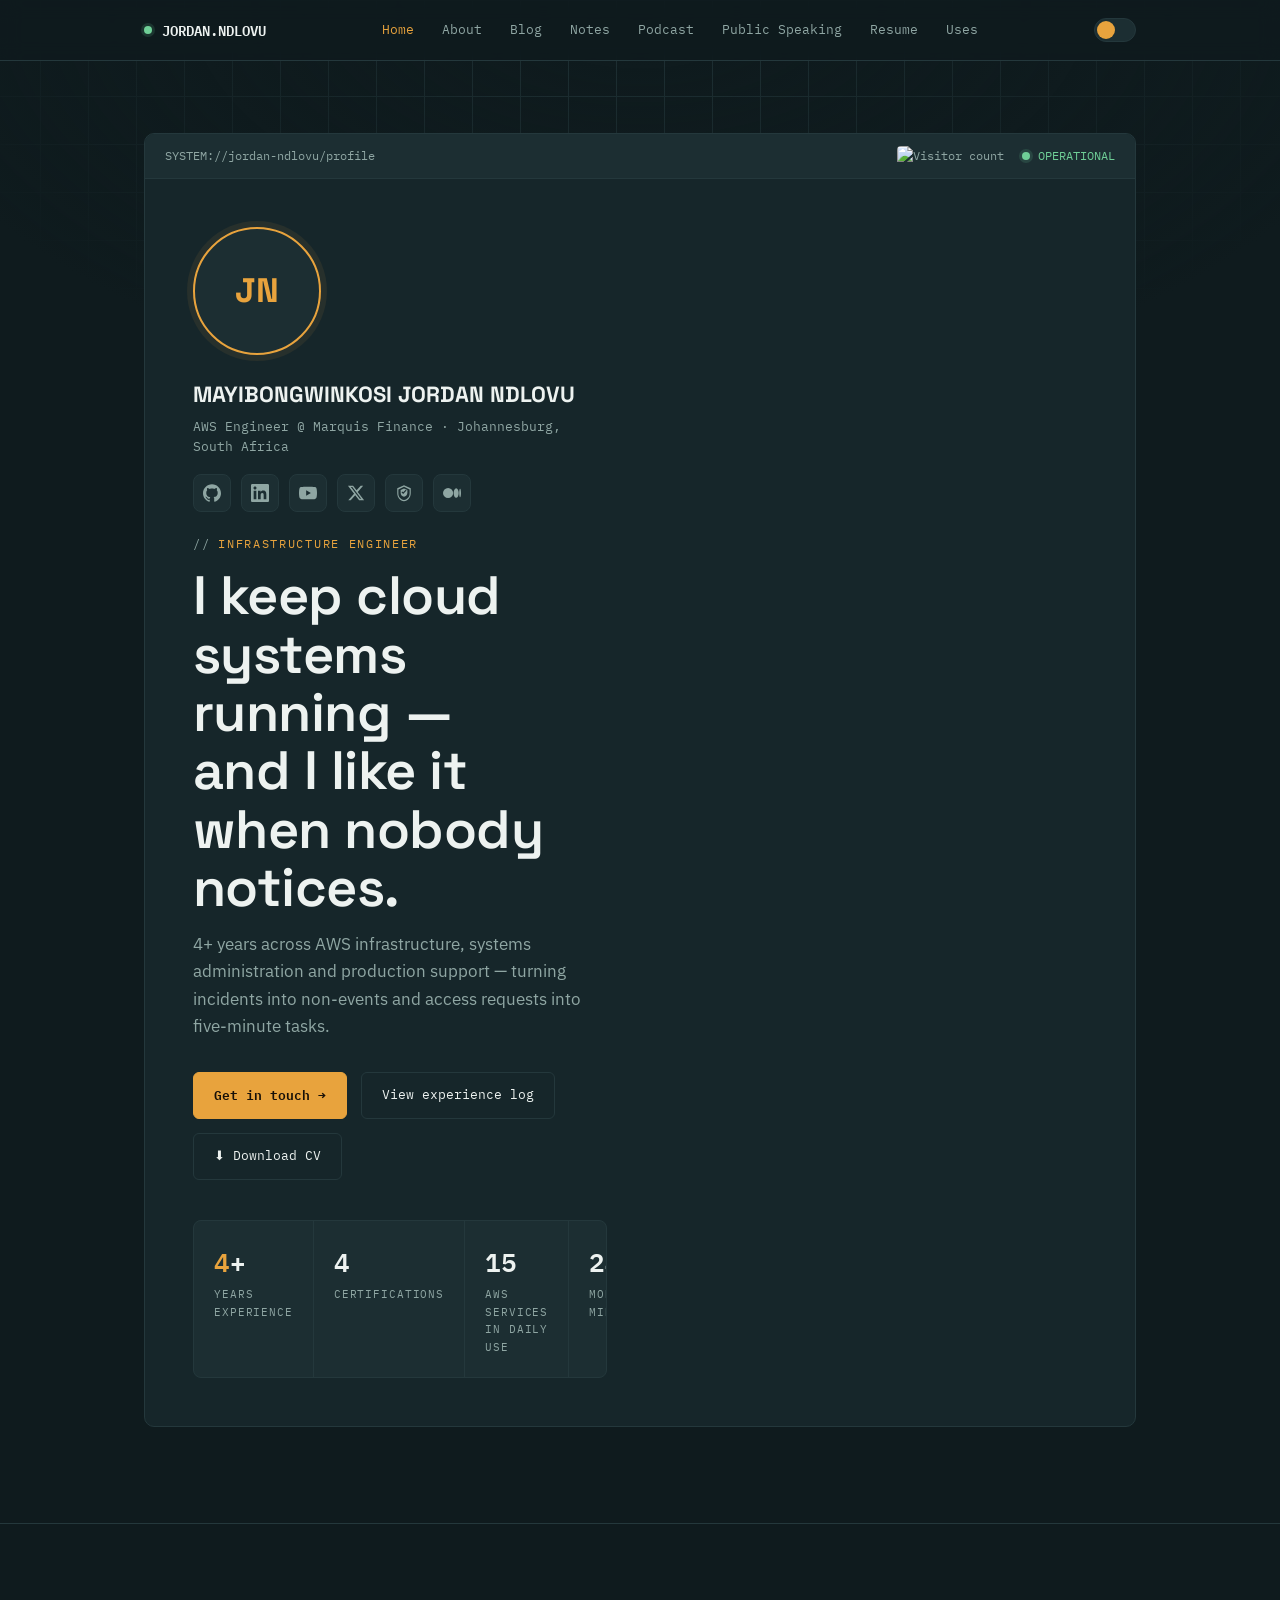
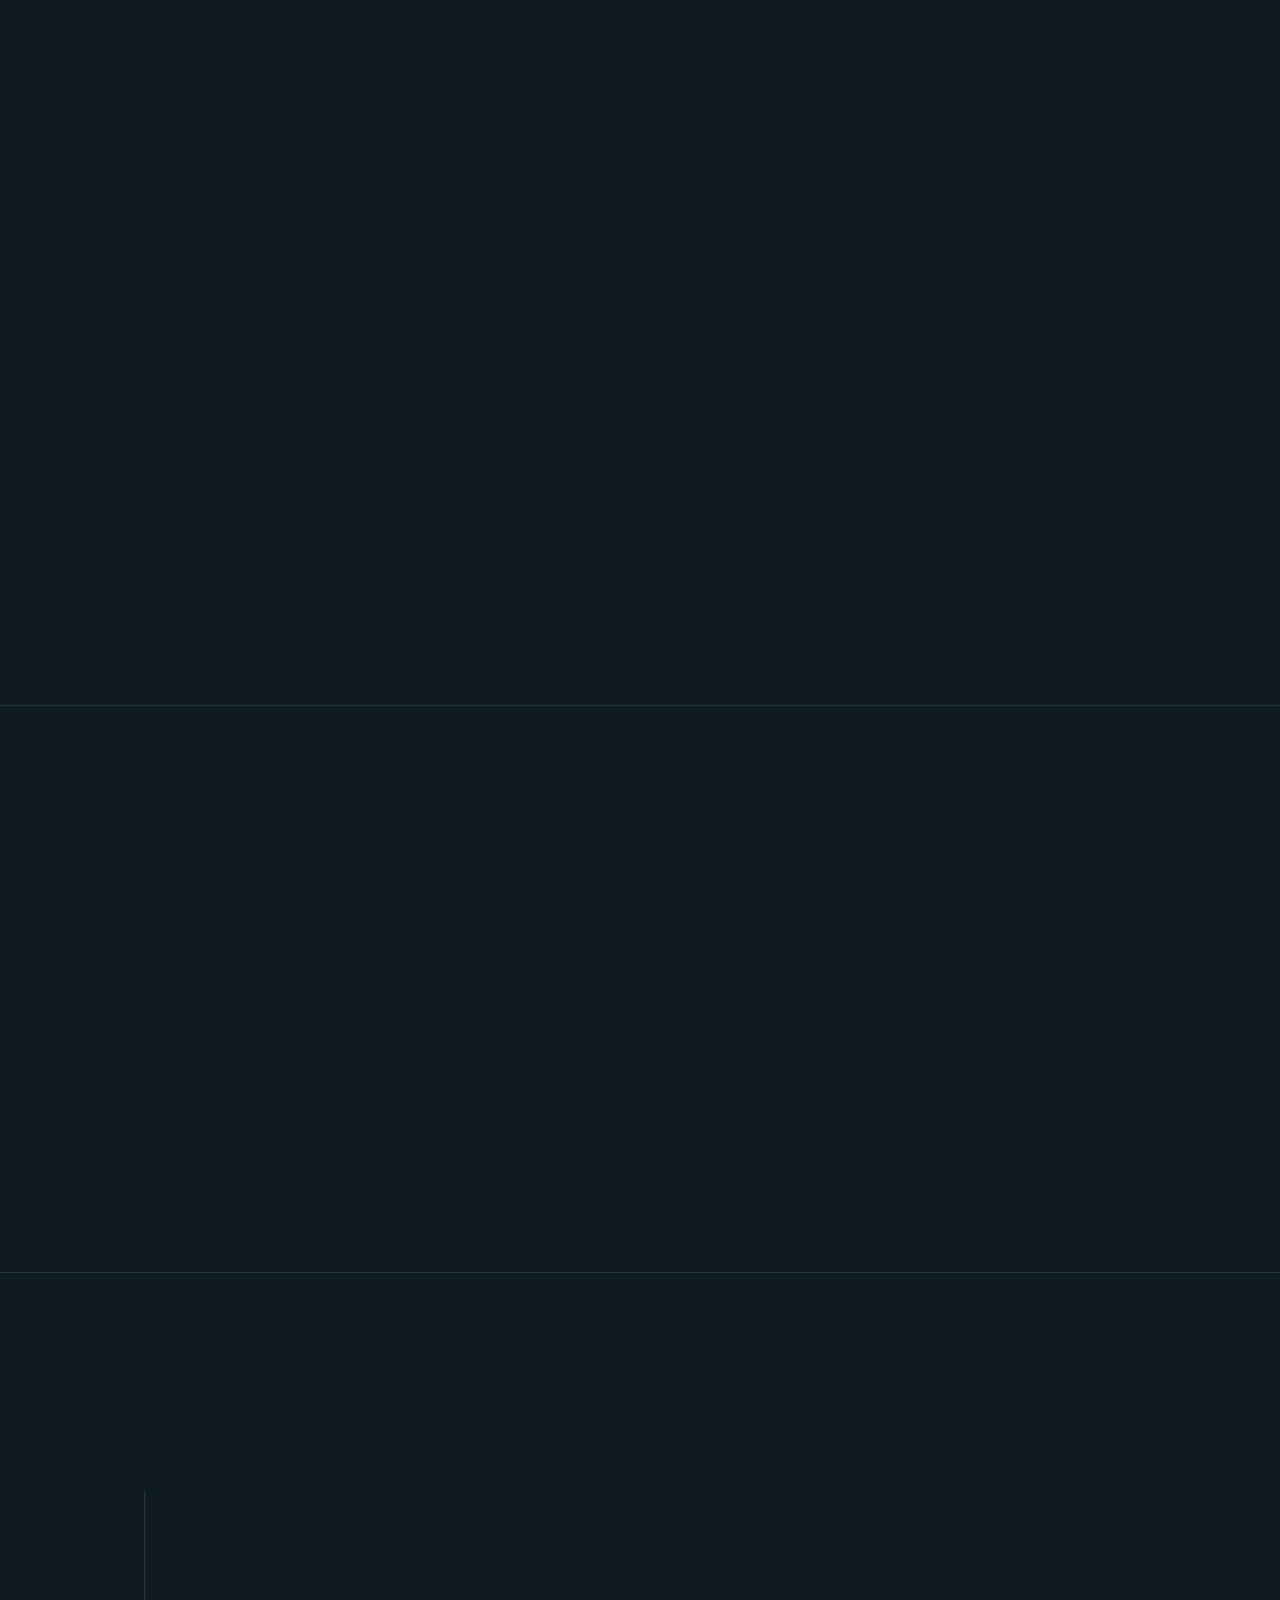
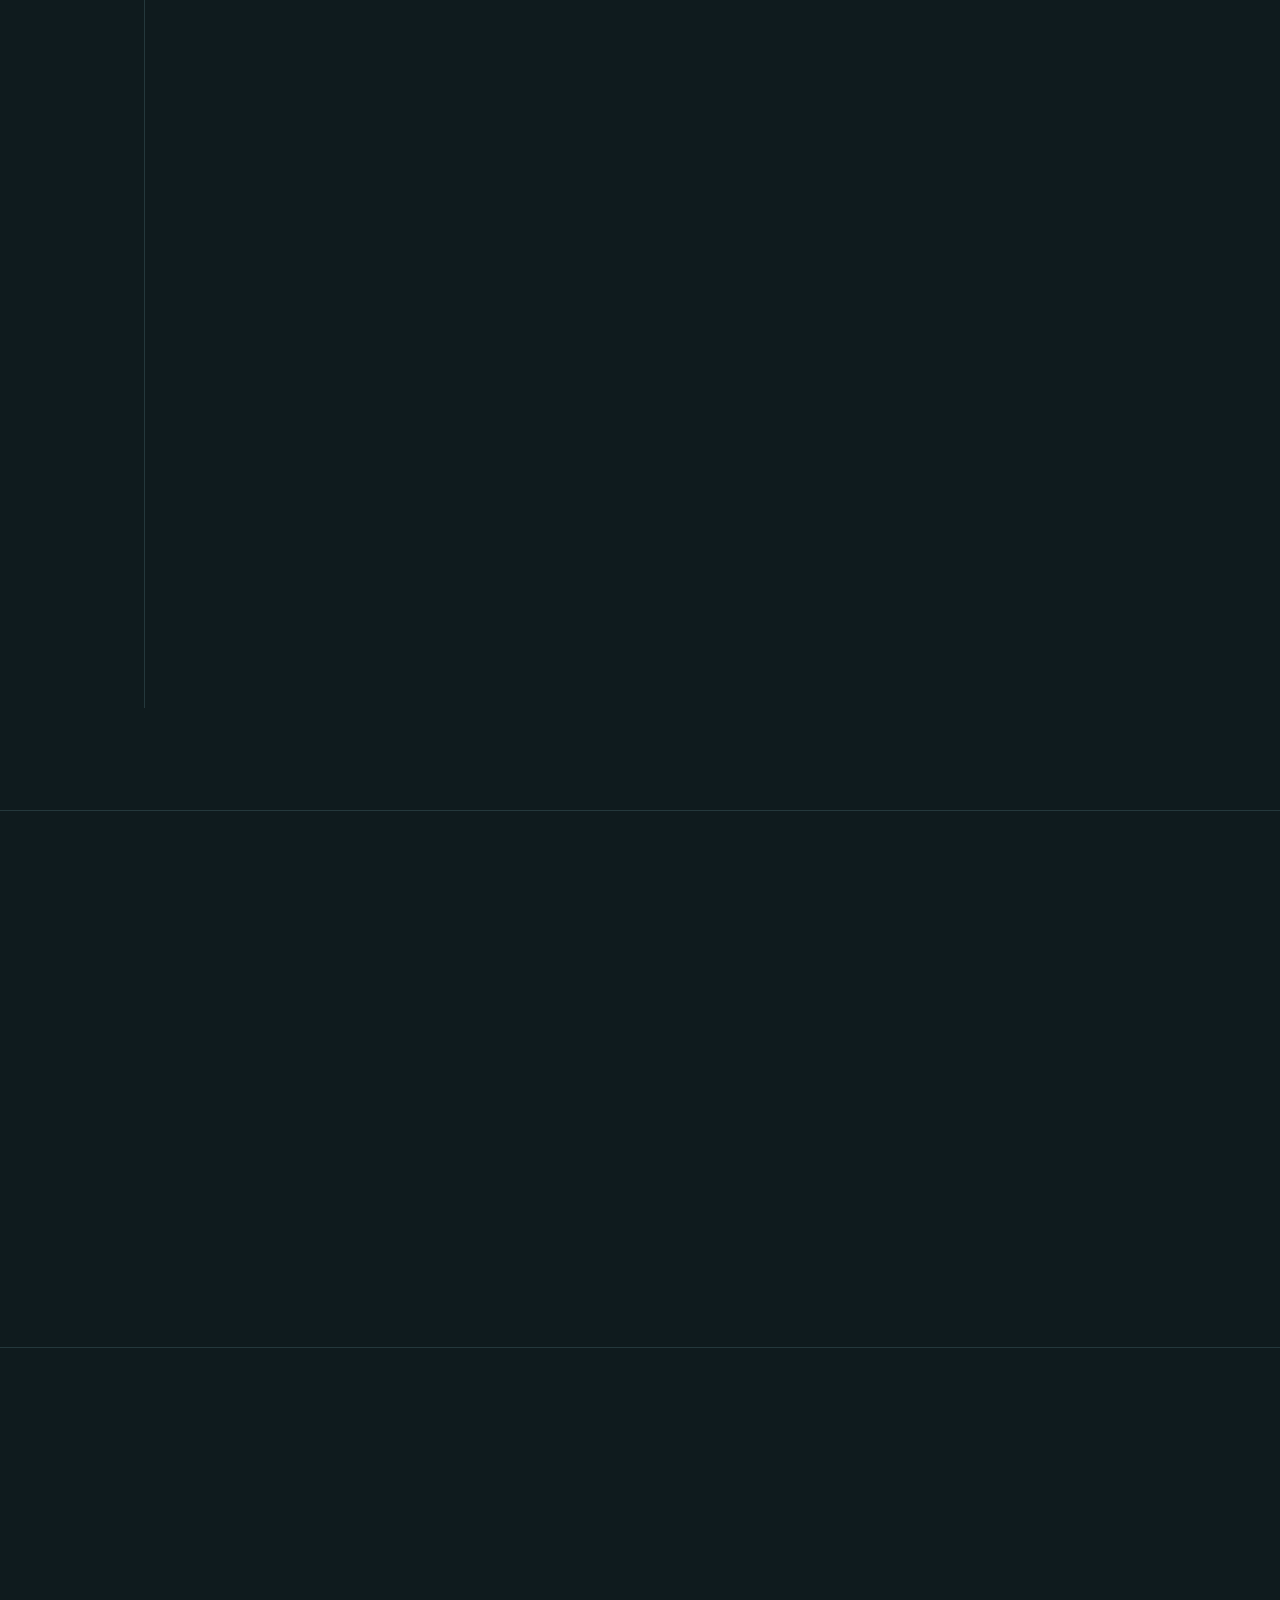
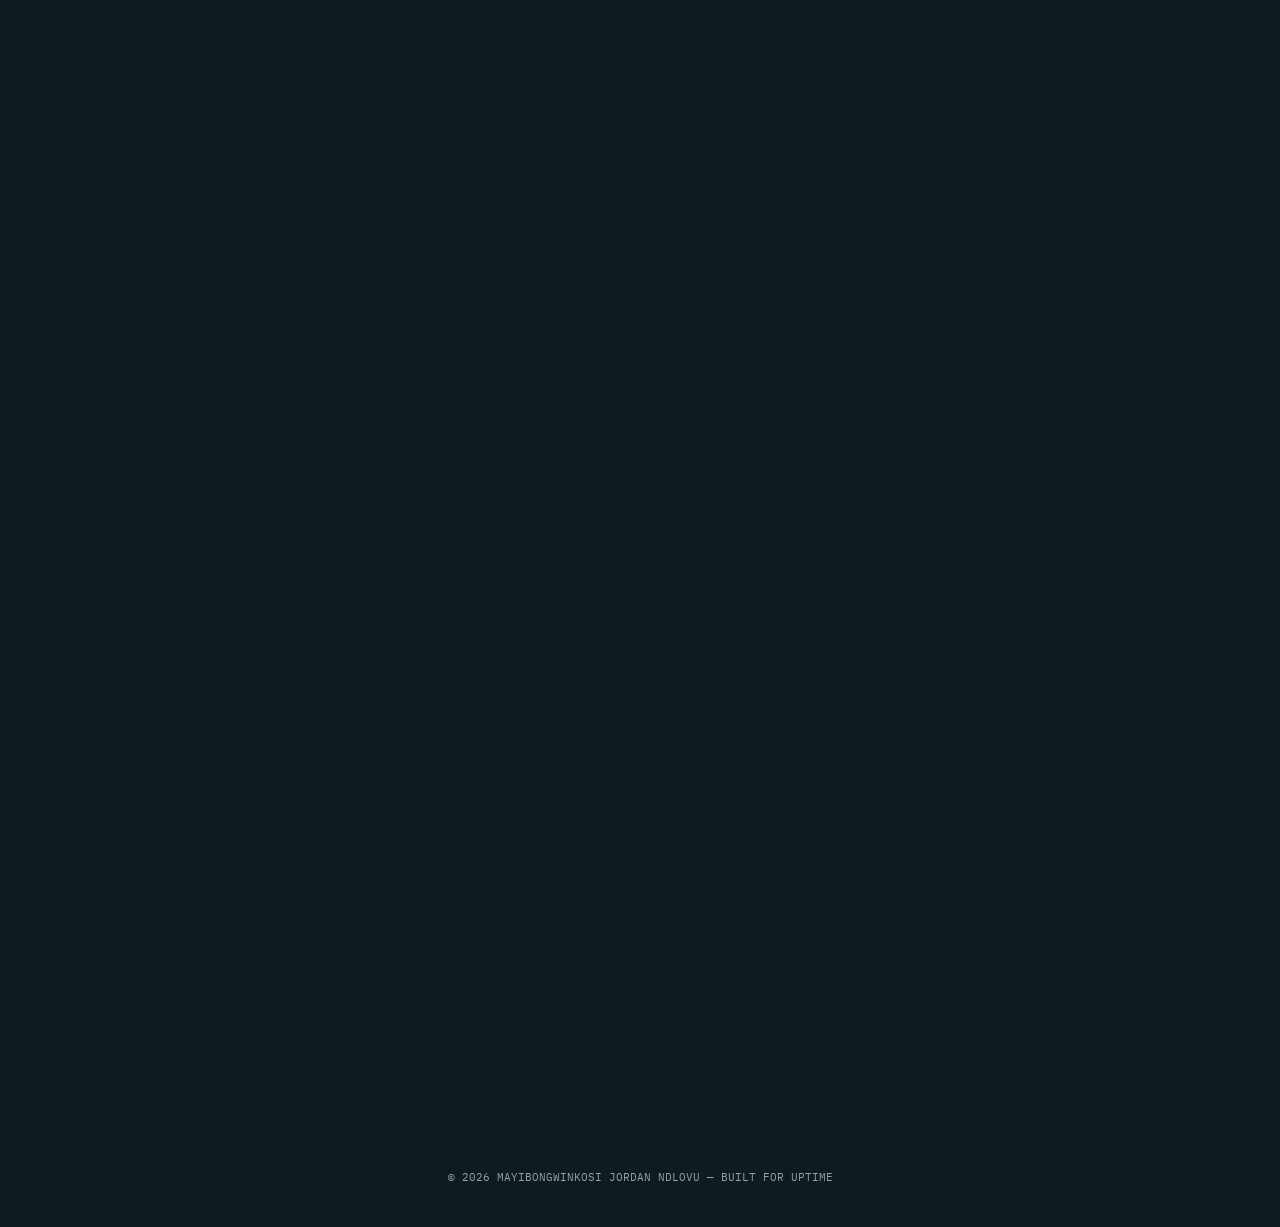
==== commit bc964062: "Update index.html" ====
--- a/index.html
+++ b/index.html
@@ -10,76 +10,24 @@
 </head>
 <body>
 
-<header class="main-header">
-
-    <div class="scroll-progress"></div>
-
-    <nav>
-
-        <div class="logo">
-
-            <div class="logo-icon">
-                ☁
-            </div>
-
-            <div class="logo-text">
-
-                <span class="logo-title">
-                    JordanOS
-                </span>
-
-                <span class="logo-subtitle">
-                    Cloud Operations Console
-                </span>
-
-            </div>
-
-        </div>
-
-        <div class="navlinks">
-
-            <a href="index.html" class="active">Dashboard</a>
-            <a href="#projects">Projects</a>
-            <a href="#experience">Experience</a>
-            <a href="blog.html">Blog</a>
-            <a href="notes.html">Notes</a>
-            <a href="podcast.html">Podcast</a>
-            <a href="uses.html">Uses</a>
-
-        </div>
-
-        <div class="nav-right">
-
-            <div class="system-status">
-
-                <span class="status-dot"></span>
-
-                Operational
-
-            </div>
-
-            <button
-                class="theme-toggle"
-                aria-label="Toggle Theme">
-
-                <span class="sun">☀️</span>
-
-                <span class="knob"></span>
-
-                <span class="moon">🌙</span>
-
-            </button>
-
-            <button class="nav-burger">
-
-                ☰
-
-            </button>
-
-        </div>
-
-    </nav>
-
+<header>
+  <nav>
+    <div class="logo"><span class="dot"></span> JORDAN.NDLOVU</div>
+    <div class="navlinks">
+      <a href="index.html" class="active">Home</a>
+      <a href="about.html">About</a>
+      <a href="blog.html">Blog</a>
+      <a href="notes.html">Notes</a>
+      <a href="podcast.html">Podcast</a>
+      <a href="publicspeaking.html">Public Speaking</a>
+      <a href="Jordan_Ndlovu_CV.pdf">Resume</a>
+      <a href="uses.html">Uses</a>
+    </div>
+    <div style="display:flex; align-items:center; gap:14px;">
+      <button class="theme-toggle" aria-label="Toggle light/dark theme"><span class="knob"></span></button>
+      <button class="nav-burger" aria-label="Open menu">☰</button>
+    </div>
+  </nav>
 </header>
 
 <section class="hero">
@@ -92,121 +40,41 @@
           <span class="status-live"><span class="dot"></span> OPERATIONAL</span>
         </span>
       </div>
-    <div class="panel-body">
-
-    <div class="operations-console">
-
-    <div class="console-header">
-
-        <span>Cloud Operations Console</span>
-
-        <span class="console-live">
-
-            <span class="dot"></span>
-
-            LIVE
-
-        </span>
-
-    </div>
-
-    <div class="console-body">
-
-        <div class="console-row">
-
-            <span>Infrastructure Health</span>
-
-            <strong class="healthy">99.99%</strong>
-
-        </div>
-
-        <div class="console-row">
-
-            <span>EC2 Instances</span>
-
-            <strong>Healthy</strong>
-
-        </div>
-
-        <div class="console-row">
-
-            <span>S3 Storage</span>
-
-            <strong>Operational</strong>
-
-        </div>
-
-        <div class="console-row">
-
-            <span>IAM Policies</span>
-
-            <strong>Synced</strong>
-
-        </div>
-
-        <div class="console-row">
-
-            <span>CloudWatch</span>
-
-            <strong>Monitoring</strong>
-
-        </div>
-
-        <div class="console-row">
-
-            <span>API Gateway</span>
-
-            <strong>Online</strong>
-
-        </div>
-
-        <div class="console-row">
-
-            <span>Transfer Family</span>
-
-            <strong>Running</strong>
-
-        </div>
-
-        <div class="console-row">
-
-            <span>Production Uptime</span>
-
-            <strong>24 / 7</strong>
-
-        </div>
-
-        <div class="console-divider"></div>
-
-        <div class="terminal">
-
-            <div>> CloudWatch metrics received...</div>
-
-            <div>> IAM authentication successful</div>
-
-            <div>> Transfer Family endpoint available</div>
-
-            <div>> API Gateway latency: 22 ms</div>
-
-            <div>> No active incidents</div>
-
-            <div>> Monitoring production...</div>
-
-        </div>
-
-        <div class="console-status">
-
-            <div class="available">
-
-                ✓ Available for Cloud Opportunities
-
+      <div class="panel-body">
+
+<div class="hero-grid">
+
+<div class="hero-left">
+        <div class="avatar-row">
+          <div class="avatar-wrap">
+            <!-- Replace this placeholder with: <img src="photo.jpg" alt="Jordan Ndlovu"> -->
+            <span class="initials">JN</span>
+          </div>
+          <div class="name-block">
+            <div class="name-big">MAYIBONGWINKOSI JORDAN NDLOVU</div>
+            <div class="name-sub">AWS Engineer @ Marquis Finance · Johannesburg, South Africa</div>
+            <div class="social-row">
+              <a class="social-icon" href="https://github.com/jordan-ndlovu" target="_blank" rel="noopener" aria-label="GitHub" title="GitHub">
+                <svg viewBox="0 0 24 24"><path d="M12 .297c-6.63 0-12 5.373-12 12 0 5.303 3.438 9.8 8.205 11.385.6.113.82-.258.82-.577 0-.285-.01-1.04-.015-2.04-3.338.724-4.042-1.61-4.042-1.61C4.422 18.07 3.633 17.7 3.633 17.7c-1.087-.744.084-.729.084-.729 1.205.084 1.838 1.236 1.838 1.236 1.07 1.835 2.809 1.305 3.495.998.108-.776.417-1.305.76-1.605-2.665-.3-5.466-1.332-5.466-5.93 0-1.31.465-2.38 1.235-3.22-.135-.303-.54-1.523.105-3.176 0 0 1.005-.322 3.3 1.23.96-.267 1.98-.399 3-.405 1.02.006 2.04.138 3 .405 2.28-1.552 3.285-1.23 3.285-1.23.645 1.653.24 2.873.12 3.176.765.84 1.23 1.91 1.23 3.22 0 4.61-2.805 5.625-5.475 5.92.42.36.81 1.096.81 2.22 0 1.606-.015 2.896-.015 3.286 0 .315.21.69.825.57C20.565 22.092 24 17.592 24 12.297c0-6.627-5.373-12-12-12"/></svg>
+              </a>
+              <a class="social-icon" href="https://linkedin.com/in/-jordan-ndlovu" target="_blank" rel="noopener" aria-label="LinkedIn" title="LinkedIn">
+                <svg viewBox="0 0 24 24"><path d="M20.447 20.452h-3.554v-5.569c0-1.328-.027-3.037-1.852-3.037-1.853 0-2.136 1.445-2.136 2.939v5.667H9.351V9h3.414v1.561h.046c.477-.9 1.637-1.85 3.37-1.85 3.601 0 4.267 2.37 4.267 5.455v6.286zM5.337 7.433c-1.144 0-2.063-.926-2.063-2.065 0-1.138.92-2.063 2.063-2.063 1.14 0 2.064.925 2.064 2.063 0 1.139-.925 2.065-2.064 2.065zm1.782 13.019H3.555V9h3.564v11.452zM22.225 0H1.771C.792 0 0 .774 0 1.729v20.542C0 23.227.792 24 1.771 24h20.451C23.2 24 24 23.227 24 22.271V1.729C24 .774 23.2 0 22.222 0h.003z"/></svg>
+              </a>
+              <a class="social-icon" href="#" target="_blank" rel="noopener" aria-label="YouTube" title="YouTube">
+                <svg viewBox="0 0 24 24"><path d="M23.498 6.186a2.994 2.994 0 0 0-2.107-2.12C19.505 3.545 12 3.545 12 3.545s-7.505 0-9.391.521a2.994 2.994 0 0 0-2.107 2.12A31.06 31.06 0 0 0 0 12a31.06 31.06 0 0 0 .502 5.814 2.994 2.994 0 0 0 2.107 2.12c1.886.521 9.391.521 9.391.521s7.505 0 9.391-.521a2.994 2.994 0 0 0 2.107-2.12A31.06 31.06 0 0 0 24 12a31.06 31.06 0 0 0-.502-5.814zM9.545 15.568V8.432L15.818 12z"/></svg>
+              </a>
+              <a class="social-icon" href="#" target="_blank" rel="noopener" aria-label="X" title="X">
+                <svg viewBox="0 0 24 24"><path d="M18.244 2.25h3.308l-7.227 8.26 8.502 11.24H16.17l-5.214-6.817L4.99 21.75H1.68l7.73-8.835L1.254 2.25H8.08l4.713 6.231zm-1.161 17.52h1.833L7.084 4.126H5.117z"/></svg>
+              </a>
+              <a class="social-icon" href="https://www.credly.com/users/mayibongwinkosi-jordan-ndlovu/badges/credly" target="_blank" rel="noopener" aria-label="Credly badges" title="Credly">
+                <svg viewBox="0 0 24 24"><path d="M12 1.5 3 5.75v6.5c0 5.75 3.9 9.94 9 10.75 5.1-.81 9-5 9-10.75v-6.5L12 1.5zm0 2.24 7.5 3.55v5.46c0 4.63-3.02 7.87-7.5 8.73-4.48-.86-7.5-4.1-7.5-8.73V7.29L12 3.74zM12 6l-4.5 2.1v3.4c0 2.9 1.9 4.98 4.5 5.5 2.6-.52 4.5-2.6 4.5-5.5V8.1L12 6zm-1.1 7.2L8.6 10.9l1.06-1.06 1.24 1.24 3.44-3.44 1.06 1.06-4.5 4.5z"/></svg>
+              </a>
+              <a class="social-icon" href="https://medium.com/@jordanndlovu96" target="_blank" rel="noopener" aria-label="Medium blog" title="Medium">
+                <svg viewBox="0 0 24 24"><path d="M13.54 12a6.8 6.8 0 0 1-6.77 6.82A6.8 6.8 0 0 1 0 12a6.8 6.8 0 0 1 6.77-6.82A6.8 6.8 0 0 1 13.54 12zM20.96 12c0 3.54-1.51 6.42-3.38 6.42-1.87 0-3.39-2.88-3.39-6.42s1.52-6.42 3.39-6.42c1.87 0 3.38 2.88 3.38 6.42M24 12c0 3.17-.53 5.75-1.19 5.75-.66 0-1.19-2.58-1.19-5.75s.53-5.75 1.19-5.75C23.47 6.25 24 8.83 24 12z"/></svg>
+              </a>
             </div>
-
-        </div>
-
-    </div>
-
-</div>
+          </div>
+        </div>
 
         <div class="eyebrow">Infrastructure Engineer</div>
         <h1>I keep cloud systems running&nbsp;— <br>and I like it when nobody notices.</h1>
@@ -219,105 +87,15 @@
         </div>
 
         <div class="metrics">
-    <div class="metric">
-        <div class="val"><span>4</span>+</div>
-        <div class="label">Years experience</div>
-    </div>
-
-    <div class="metric">
-        <div class="val">4</div>
-        <div class="label">Certifications</div>
-    </div>
-
-    <div class="metric">
-        <div class="val">15</div>
-        <div class="label">AWS services in daily use</div>
-    </div>
-
-    <div class="metric">
-        <div class="val">24/7</div>
-        <div class="label">Monitoring mindset</div>
-    </div>
-</div>
-
-<!-- LEFT COLUMN ENDS -->
-</div>
-
-<!-- RIGHT COLUMN STARTS -->
-<div class="hero-right">
-
-    <div class="operations-console">
-
-        <div class="console-header">
-            <span>Cloud Operations Console</span>
-            <span class="console-live">● LIVE</span>
-        </div>
-
-        <div class="console-body">
-
-            <div class="console-row">
-                <span>Infrastructure</span>
-                <strong class="healthy">Healthy</strong>
-            </div>
-
-            <div class="console-row">
-                <span>AWS Services</span>
-                <strong>15</strong>
-            </div>
-
-            <div class="console-row">
-                <span>Certifications</span>
-                <strong>4</strong>
-            </div>
-
-            <div class="console-row">
-                <span>Experience</span>
-                <strong>4+ Years</strong>
-            </div>
-
-            <div class="console-row">
-                <span>Availability</span>
-                <strong>99.99%</strong>
-            </div>
-
-            <div class="console-row">
-                <span>Location</span>
-                <strong>Johannesburg</strong>
-            </div>
-
-            <div class="console-row">
-                <span>Current Employer</span>
-                <strong>Marquis Finance</strong>
-            </div>
-
-            <div class="console-row">
-                <span>Focus</span>
-                <strong>AWS Infrastructure</strong>
-            </div>
-
-            <div class="console-status">
-
-                <div class="available">
-                    ✓ Available for Cloud Opportunities
-                </div>
-
-            </div>
-
-            <div class="console-footer">
-                Monitoring Infrastructure...
-            </div>
-
-        </div>
-
-    </div>
-
-</div>
-
-<!-- HERO GRID ENDS -->
-</div>
-
-<!-- PANEL BODY ENDS -->
-</div>
+          <div class="metric"><div class="val"><span>4</span>+</div><div class="label">Years experience</div></div>
+          <div class="metric"><div class="val">4</div><div class="label">Certifications</div></div>
+          <div class="metric"><div class="val">15</div><div class="label">AWS services in daily use</div></div>
+          <div class="metric"><div class="val">24/7</div><div class="label">Monitoring mindset</div></div>
+        </div>
+      </div>
+    </div>
+  </div>
+</section>
 <section id="skills">
   <div class="wrap">
     <div class="eyebrow reveal">Service health</div>
--- a/styles.css
+++ b/styles.css
@@ -266,75 +266,16 @@
 
 /* ---------- THEME TOGGLE ---------- */
 .theme-toggle{
-
-    width:90px;
-
-    height:42px;
-
-    border:none;
-
-    border-radius:50px;
-
-    background:var(--panel-hi);
-
-    position:relative;
-
-    cursor:pointer;
-
-    display:flex;
-
-    align-items:center;
-
-    justify-content:space-between;
-
-    padding:0 12px;
-
-    overflow:hidden;
-
-    transition:.35s;
-
-}
-
-.theme-toggle:hover{
-
-    transform:translateY(-2px);
-
-}
-
-.theme-toggle .sun,
-.theme-toggle .moon{
-
-    z-index:2;
-
-    font-size:18px;
-
-}
-
+  width: 42px; height: 24px; border-radius: 20px;
+  background: var(--panel-hi); border: 1px solid var(--border);
+  position: relative; cursor: pointer; flex-shrink: 0;
+  padding: 0;
+}
 .theme-toggle .knob{
-
-    position:absolute;
-
-    width:34px;
-
-    height:34px;
-
-    border-radius:50%;
-
-    background:#FF9900;
-
-    left:4px;
-
-    transition:.35s;
-
-    box-shadow:0 0 18px rgba(255,153,0,.45);
-
-}
-
-html[data-theme="light"] .theme-toggle .knob{
-
-    transform:translateX(48px);
-
-}
+  position:absolute; top:2px; left:2px; width:18px; height:18px; border-radius:50%;
+  background: var(--amber); transition: transform .25s ease;
+}
+html[data-theme="light"] .theme-toggle .knob{ transform: translateX(18px); }
 
 /* ---------- AVATAR ---------- */
 .avatar-wrap{
@@ -396,15 +337,14 @@
   color: var(--amber); border:1px solid var(--border); padding: 6px 14px; border-radius: 20px; margin-bottom: 24px;
 }
 .coming-soon-badge .dot{ width:7px; height:7px; border-radius:50%; background: var(--amber); }
-
-/*=========================================================
-  HERO GRID
-=========================================================*/
+/* =======================================================
+   HERO GRID
+======================================================= */
 
 .hero-grid{
     display:grid;
-    grid-template-columns:1.4fr 0.9fr;
-    gap:40px;
+    grid-template-columns:1.3fr 430px;
+    gap:50px;
     align-items:start;
 }
 
@@ -413,127 +353,33 @@
 }
 
 .hero-right{
-    min-width:300px;
-}
-
-@media (max-width:980px){
-
-    .hero-grid{
-        grid-template-columns:1fr;
-    }
-
-    .hero-grid{
-
-    display:grid;
-
-    grid-template-columns: 1.2fr .8fr;
-
-    gap:40px;
-
-    align-items:start;
-
-}
-
-.hero-right{
+    position:relative;
+}
+
+/* =======================================================
+   OPERATIONS CONSOLE
+======================================================= */
+
+.operations-console{
 
     position:sticky;
 
     top:110px;
 
-}
-
-.dashboard-card{
-
-    background:var(--panel);
-
-    border:1px solid var(--border);
-
-    border-radius:14px;
-
-    overflow:hidden;
-
-}
-
-.dashboard-header{
-
-    display:flex;
-
-    justify-content:space-between;
-
-    align-items:center;
-
-    padding:18px 22px;
-
-    background:var(--panel-hi);
-
-    border-bottom:1px solid var(--border);
-
-    font-family:var(--font-mono);
-
-}
-
-.dashboard-body{
-
-    padding:20px;
-
-}
-
-.service-row{
-
-    display:flex;
-
-    justify-content:space-between;
-
-    align-items:center;
-
-    padding:14px 0;
-
-    border-bottom:1px dashed var(--border);
-
-    font-family:var(--font-mono);
-
-    font-size:13px;
-
-}
-
-.service-row:last-child{
-
-    border-bottom:none;
-
-}
-
-.healthy{
-
-    color:var(--mint);
-
-    font-weight:600;
-
-}
-/*=========================================================
-  OPERATIONS CONSOLE
-=========================================================*/
-
-.operations-console{
-
-    position: sticky;
-    top: 110px;
-
-    background: linear-gradient(
+    background:linear-gradient(
         180deg,
         var(--panel-hi),
         var(--panel)
     );
 
-    border: 1px solid var(--border);
-
-    border-radius: 14px;
-
-    overflow: hidden;
+    border:1px solid var(--border);
+
+    border-radius:14px;
+
+    overflow:hidden;
 
     box-shadow:
-        0 0 0 1px rgba(232,163,61,.05),
         0 15px 40px rgba(0,0,0,.35);
-
 }
 
 .console-header{
@@ -546,30 +392,27 @@
 
     padding:18px 22px;
 
+    border-bottom:1px solid var(--border);
+
     background:rgba(255,255,255,.02);
 
-    border-bottom:1px solid var(--border);
-
     font-family:var(--font-mono);
 
     font-size:13px;
-
 }
 
 .console-live{
 
     color:var(--mint);
 
-    font-weight:700;
+    font-weight:600;
 
     animation:pulse 2s infinite;
-
 }
 
 .console-body{
 
-    padding:22px;
-
+    padding:20px;
 }
 
 .console-row{
@@ -580,80 +423,126 @@
 
     align-items:center;
 
-    padding:13px 0;
-
-    border-bottom:1px dashed var(--border);
+    padding:14px 0;
+
+    border-bottom:1px solid rgba(255,255,255,.06);
 
     font-family:var(--font-mono);
 
     font-size:13px;
-
 }
 
 .console-row:last-child{
 
     border-bottom:none;
-
 }
 
 .console-row strong{
 
     color:var(--text);
 
-}
-
-.healthy{
+    font-weight:600;
+}
+
+.console-row .healthy{
 
     color:var(--mint);
-
 }
 
 .console-status{
 
-    margin-top:24px;
-
+    margin-top:22px;
+
+    padding:18px;
+
+    border-radius:10px;
+
+    background:rgba(111,207,151,.08);
+
+    border:1px solid rgba(111,207,151,.18);
 }
 
 .available{
 
-    background:rgba(111,207,151,.12);
-
-    border:1px solid rgba(111,207,151,.35);
-
-    padding:12px;
-
-    border-radius:8px;
-
     color:var(--mint);
 
     font-family:var(--font-mono);
 
+    font-size:13px;
+
     text-align:center;
 
+    font-weight:600;
 }
 
 .console-footer{
 
-    margin-top:20px;
+    margin-top:22px;
+
+    font-size:12px;
+
+    text-align:center;
+
+    color:var(--muted);
 
     font-family:var(--font-mono);
-
-    color:var(--amber);
-
-    font-size:12px;
-
-    letter-spacing:.08em;
-
-    animation:blink 1.4s infinite;
-
-}
-
-@keyframes blink{
-
-    50%{
-
-        opacity:.35;
-
-    }
-
-}
+}
+
+/* =======================================================
+   HERO METRICS
+======================================================= */
+
+.metrics{
+
+    margin-top:40px;
+}
+
+.metric{
+
+    transition:.25s;
+}
+
+.metric:hover{
+
+    transform:translateY(-5px);
+
+    background:rgba(232,163,61,.06);
+}
+
+/* =======================================================
+   RESPONSIVE
+======================================================= */
+
+@media(max-width:1000px){
+
+.hero-grid{
+
+grid-template-columns:1fr;
+
+}
+
+.hero-right{
+
+margin-top:40px;
+
+}
+
+.operations-console{
+
+position:relative;
+
+top:auto;
+
+}
+
+}
+
+@media(max-width:640px){
+
+.metrics{
+
+grid-template-columns:repeat(2,1fr);
+
+}
+
+}
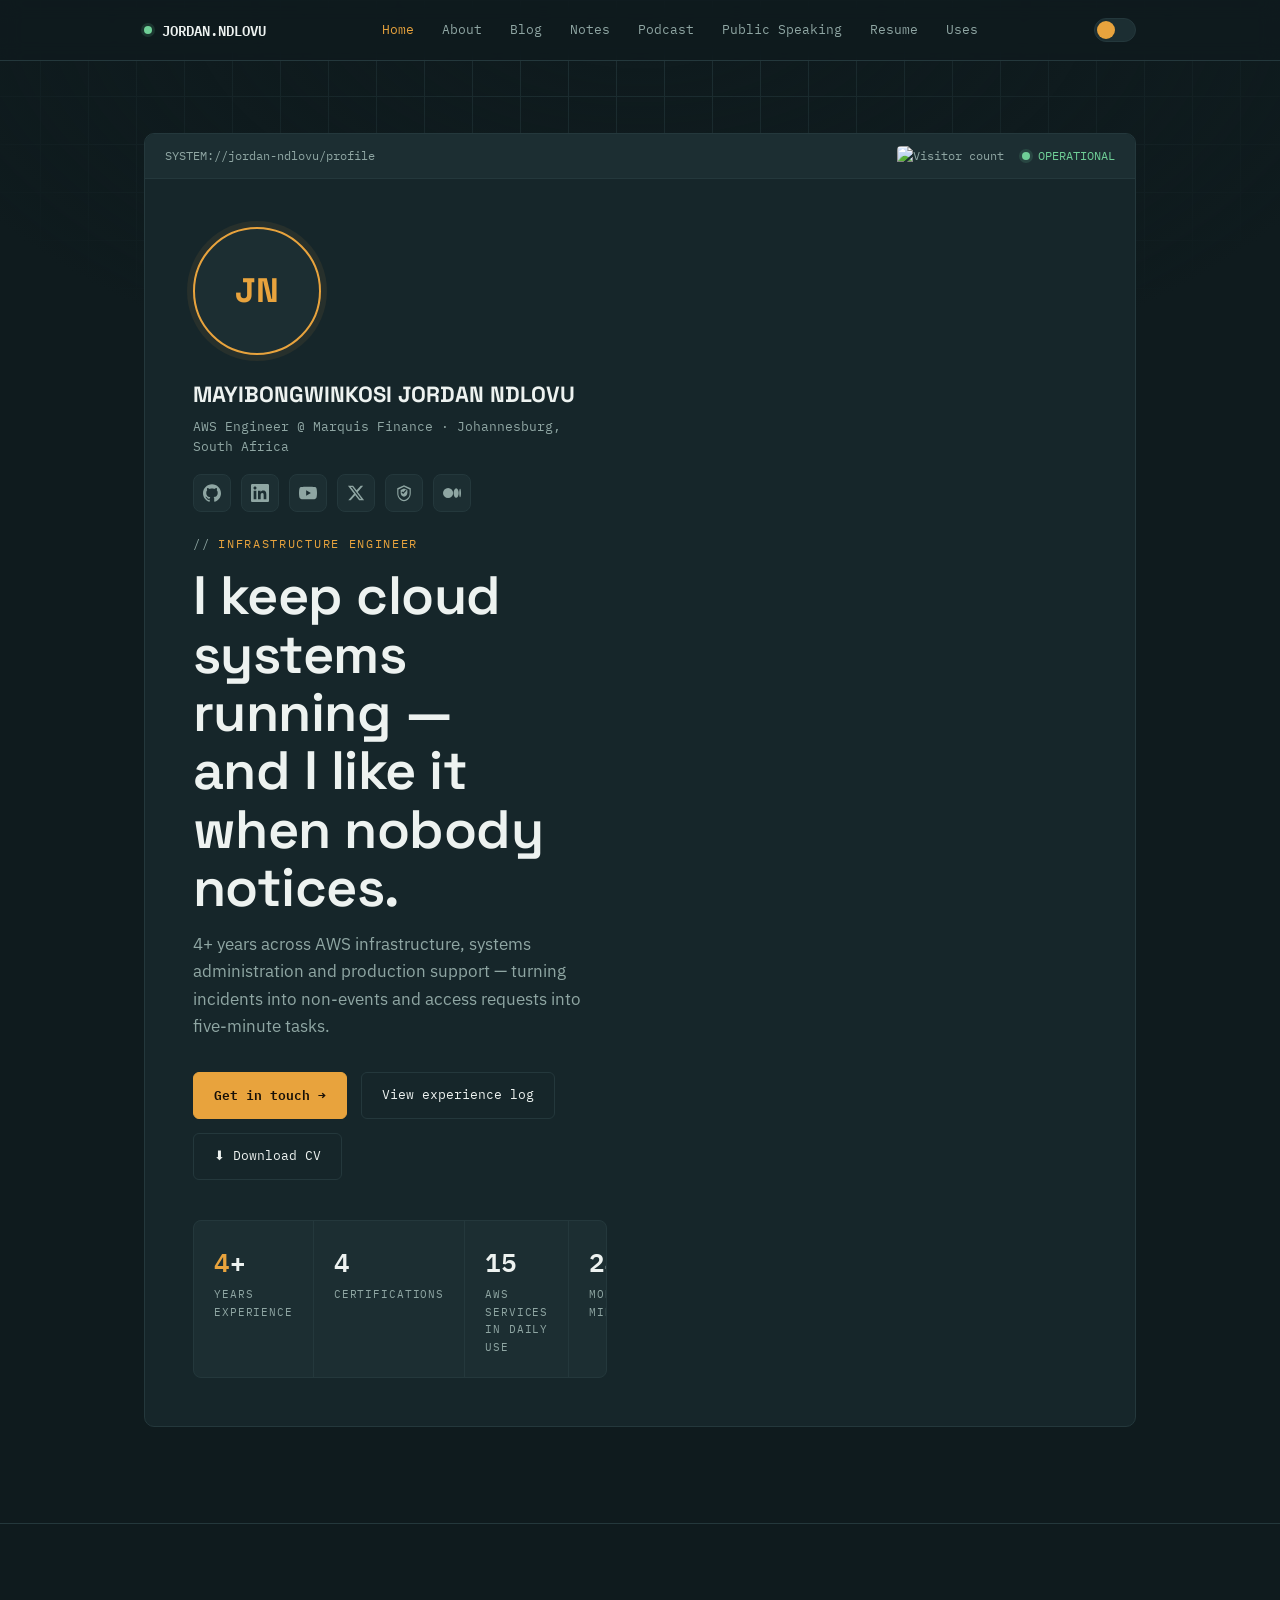
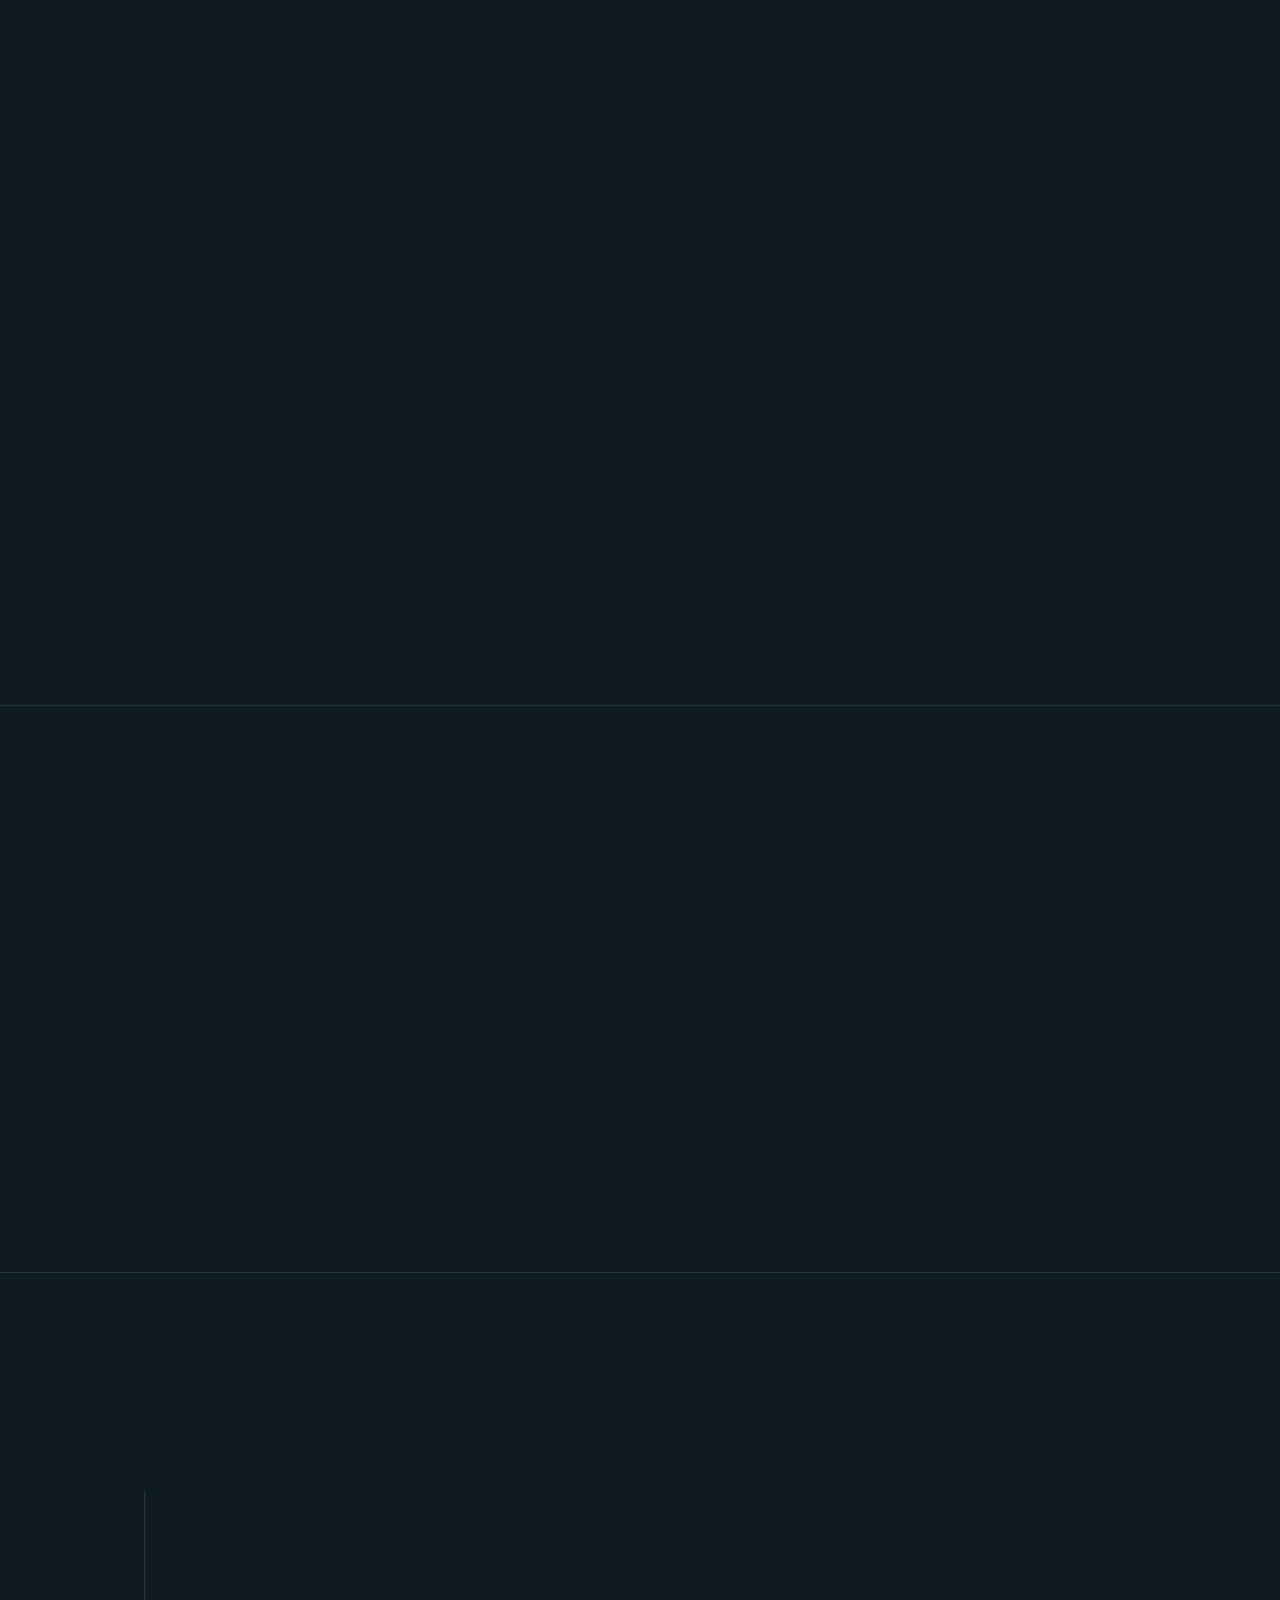
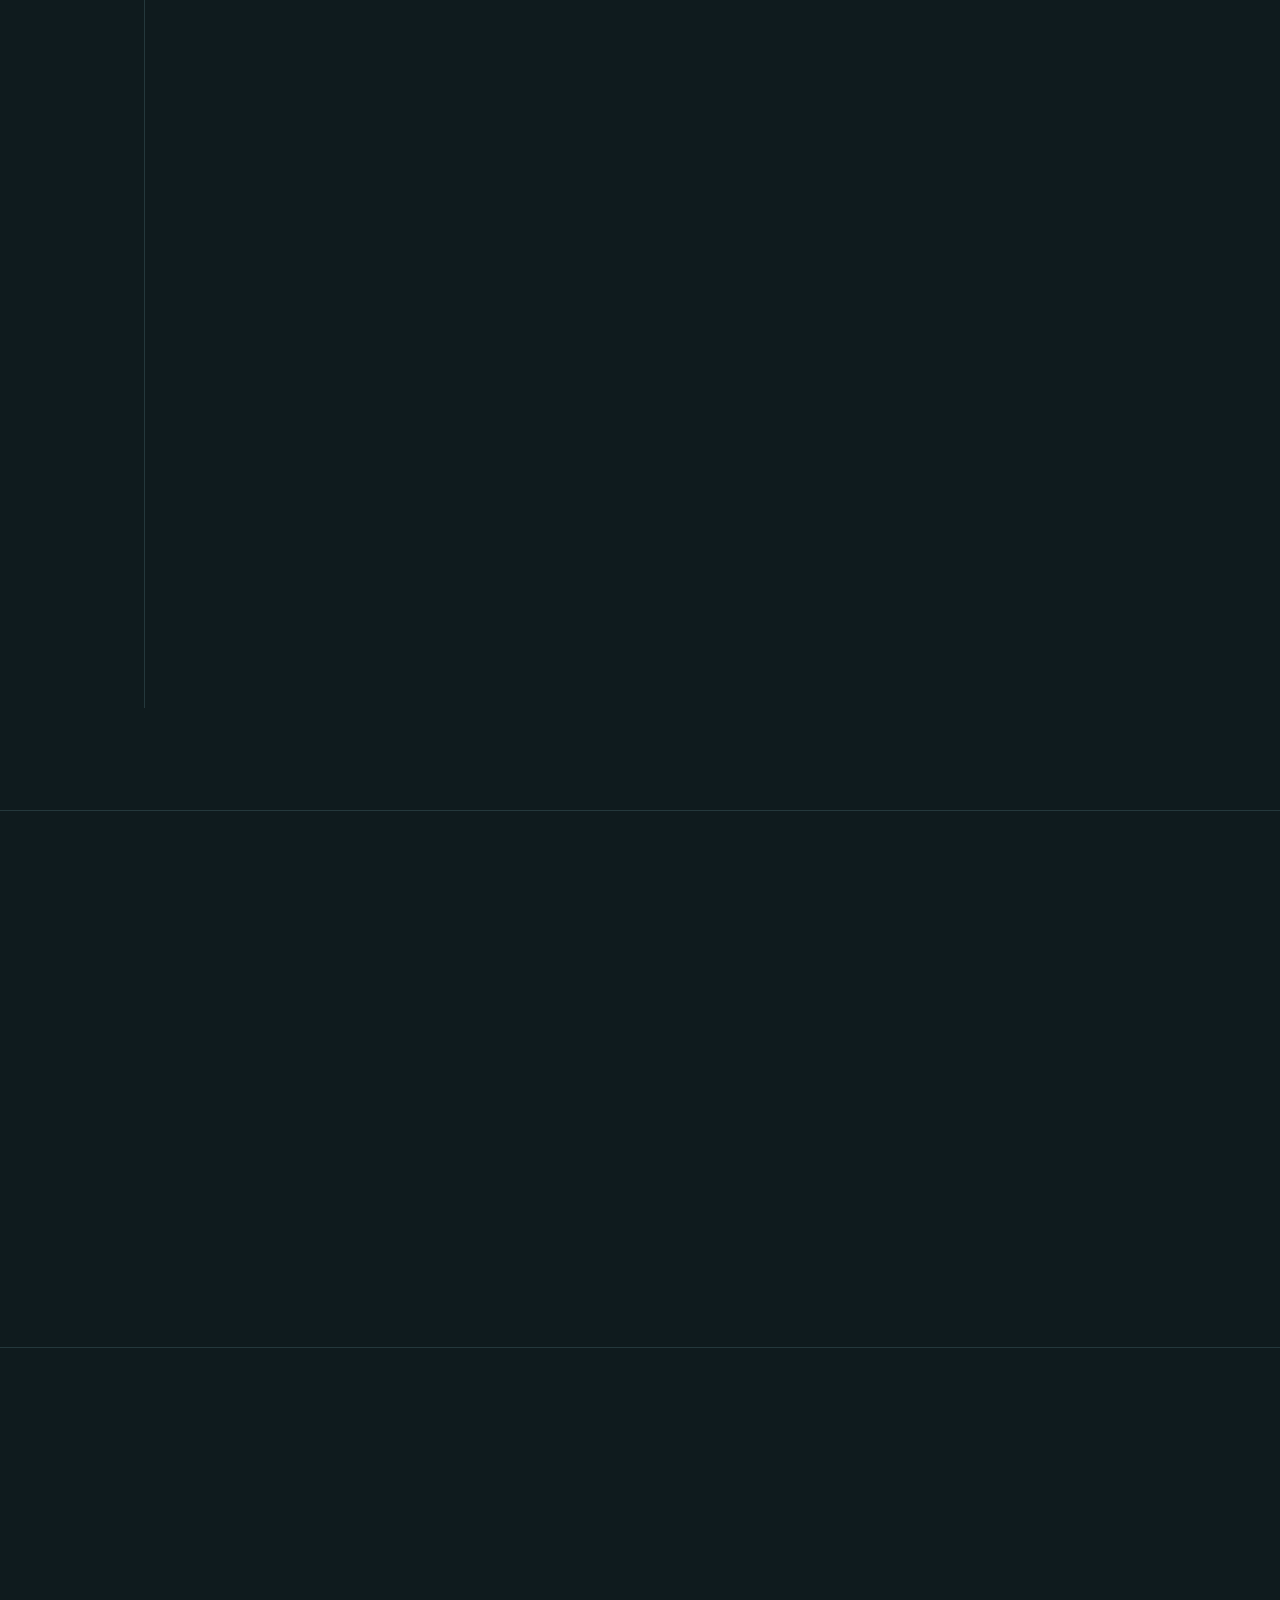
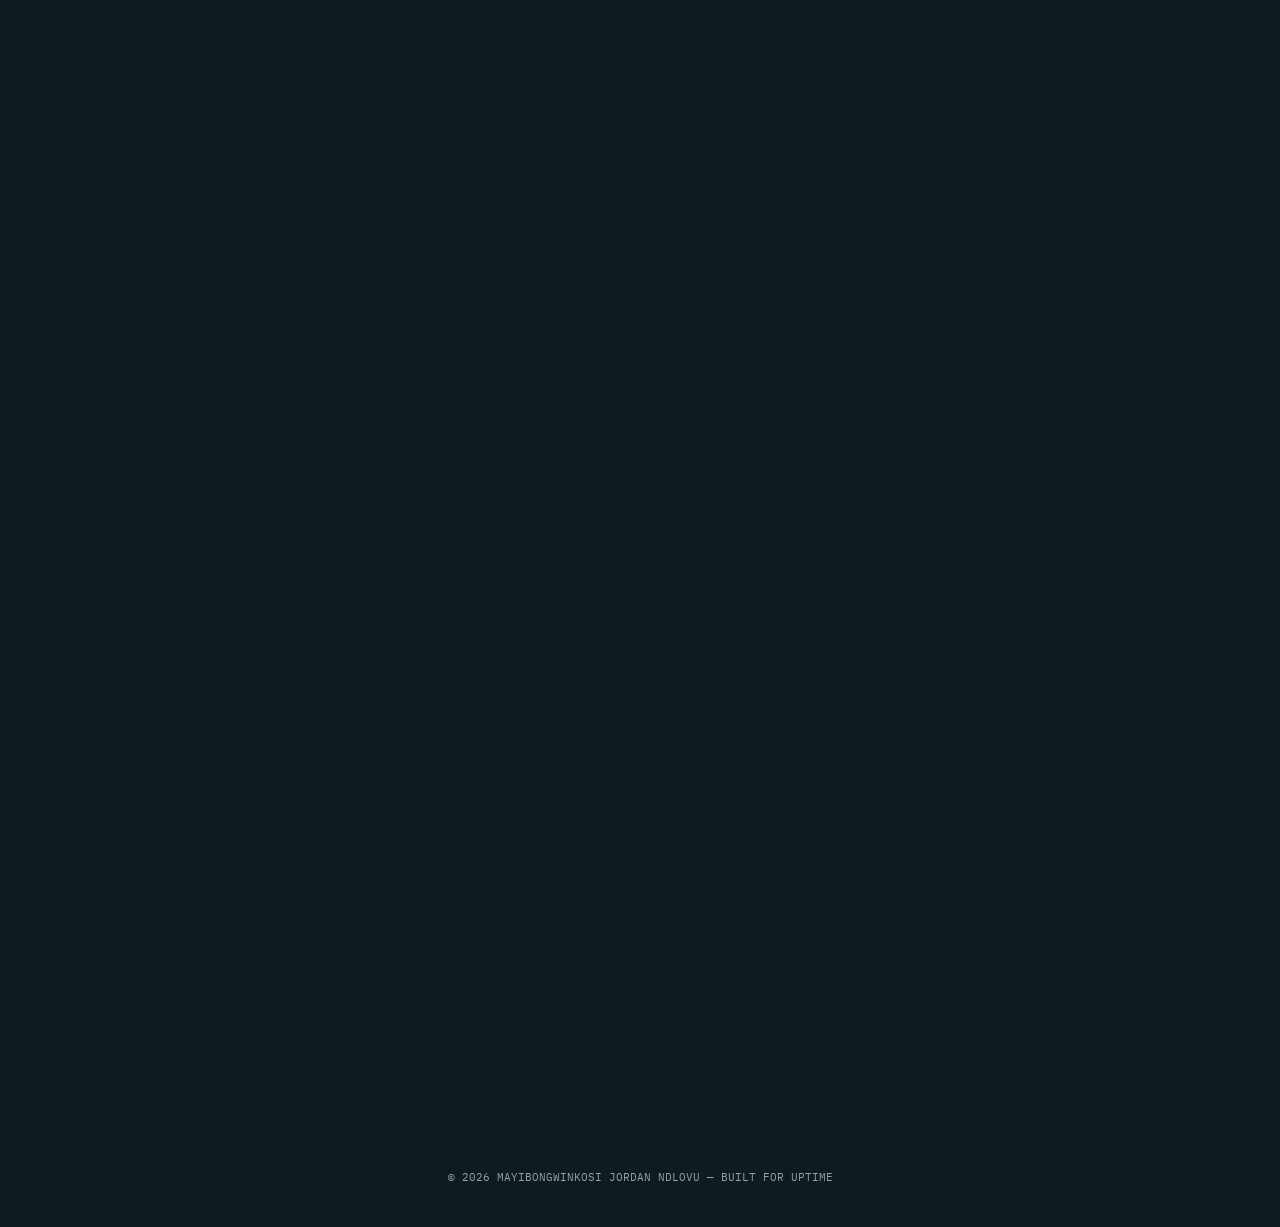
==== commit 9503dea2: "Revise hero section with updated details Updated personal information and social links in the hero s" ====
--- a/index.html
+++ b/index.html
@@ -41,62 +41,63 @@
         </span>
       </div>
       <div class="panel-body">
-
-<div class="hero-grid">
-
-<div class="hero-left">
-        <div class="avatar-row">
-          <div class="avatar-wrap">
-            <!-- Replace this placeholder with: <img src="photo.jpg" alt="Jordan Ndlovu"> -->
-            <span class="initials">JN</span>
-          </div>
-          <div class="name-block">
-            <div class="name-big">MAYIBONGWINKOSI JORDAN NDLOVU</div>
-            <div class="name-sub">AWS Engineer @ Marquis Finance · Johannesburg, South Africa</div>
-            <div class="social-row">
-              <a class="social-icon" href="https://github.com/jordan-ndlovu" target="_blank" rel="noopener" aria-label="GitHub" title="GitHub">
-                <svg viewBox="0 0 24 24"><path d="M12 .297c-6.63 0-12 5.373-12 12 0 5.303 3.438 9.8 8.205 11.385.6.113.82-.258.82-.577 0-.285-.01-1.04-.015-2.04-3.338.724-4.042-1.61-4.042-1.61C4.422 18.07 3.633 17.7 3.633 17.7c-1.087-.744.084-.729.084-.729 1.205.084 1.838 1.236 1.838 1.236 1.07 1.835 2.809 1.305 3.495.998.108-.776.417-1.305.76-1.605-2.665-.3-5.466-1.332-5.466-5.93 0-1.31.465-2.38 1.235-3.22-.135-.303-.54-1.523.105-3.176 0 0 1.005-.322 3.3 1.23.96-.267 1.98-.399 3-.405 1.02.006 2.04.138 3 .405 2.28-1.552 3.285-1.23 3.285-1.23.645 1.653.24 2.873.12 3.176.765.84 1.23 1.91 1.23 3.22 0 4.61-2.805 5.625-5.475 5.92.42.36.81 1.096.81 2.22 0 1.606-.015 2.896-.015 3.286 0 .315.21.69.825.57C20.565 22.092 24 17.592 24 12.297c0-6.627-5.373-12-12-12"/></svg>
-              </a>
-              <a class="social-icon" href="https://linkedin.com/in/-jordan-ndlovu" target="_blank" rel="noopener" aria-label="LinkedIn" title="LinkedIn">
-                <svg viewBox="0 0 24 24"><path d="M20.447 20.452h-3.554v-5.569c0-1.328-.027-3.037-1.852-3.037-1.853 0-2.136 1.445-2.136 2.939v5.667H9.351V9h3.414v1.561h.046c.477-.9 1.637-1.85 3.37-1.85 3.601 0 4.267 2.37 4.267 5.455v6.286zM5.337 7.433c-1.144 0-2.063-.926-2.063-2.065 0-1.138.92-2.063 2.063-2.063 1.14 0 2.064.925 2.064 2.063 0 1.139-.925 2.065-2.064 2.065zm1.782 13.019H3.555V9h3.564v11.452zM22.225 0H1.771C.792 0 0 .774 0 1.729v20.542C0 23.227.792 24 1.771 24h20.451C23.2 24 24 23.227 24 22.271V1.729C24 .774 23.2 0 22.222 0h.003z"/></svg>
-              </a>
-              <a class="social-icon" href="#" target="_blank" rel="noopener" aria-label="YouTube" title="YouTube">
-                <svg viewBox="0 0 24 24"><path d="M23.498 6.186a2.994 2.994 0 0 0-2.107-2.12C19.505 3.545 12 3.545 12 3.545s-7.505 0-9.391.521a2.994 2.994 0 0 0-2.107 2.12A31.06 31.06 0 0 0 0 12a31.06 31.06 0 0 0 .502 5.814 2.994 2.994 0 0 0 2.107 2.12c1.886.521 9.391.521 9.391.521s7.505 0 9.391-.521a2.994 2.994 0 0 0 2.107-2.12A31.06 31.06 0 0 0 24 12a31.06 31.06 0 0 0-.502-5.814zM9.545 15.568V8.432L15.818 12z"/></svg>
-              </a>
-              <a class="social-icon" href="#" target="_blank" rel="noopener" aria-label="X" title="X">
-                <svg viewBox="0 0 24 24"><path d="M18.244 2.25h3.308l-7.227 8.26 8.502 11.24H16.17l-5.214-6.817L4.99 21.75H1.68l7.73-8.835L1.254 2.25H8.08l4.713 6.231zm-1.161 17.52h1.833L7.084 4.126H5.117z"/></svg>
-              </a>
-              <a class="social-icon" href="https://www.credly.com/users/mayibongwinkosi-jordan-ndlovu/badges/credly" target="_blank" rel="noopener" aria-label="Credly badges" title="Credly">
-                <svg viewBox="0 0 24 24"><path d="M12 1.5 3 5.75v6.5c0 5.75 3.9 9.94 9 10.75 5.1-.81 9-5 9-10.75v-6.5L12 1.5zm0 2.24 7.5 3.55v5.46c0 4.63-3.02 7.87-7.5 8.73-4.48-.86-7.5-4.1-7.5-8.73V7.29L12 3.74zM12 6l-4.5 2.1v3.4c0 2.9 1.9 4.98 4.5 5.5 2.6-.52 4.5-2.6 4.5-5.5V8.1L12 6zm-1.1 7.2L8.6 10.9l1.06-1.06 1.24 1.24 3.44-3.44 1.06 1.06-4.5 4.5z"/></svg>
-              </a>
-              <a class="social-icon" href="https://medium.com/@jordanndlovu96" target="_blank" rel="noopener" aria-label="Medium blog" title="Medium">
-                <svg viewBox="0 0 24 24"><path d="M13.54 12a6.8 6.8 0 0 1-6.77 6.82A6.8 6.8 0 0 1 0 12a6.8 6.8 0 0 1 6.77-6.82A6.8 6.8 0 0 1 13.54 12zM20.96 12c0 3.54-1.51 6.42-3.38 6.42-1.87 0-3.39-2.88-3.39-6.42s1.52-6.42 3.39-6.42c1.87 0 3.38 2.88 3.38 6.42M24 12c0 3.17-.53 5.75-1.19 5.75-.66 0-1.19-2.58-1.19-5.75s.53-5.75 1.19-5.75C23.47 6.25 24 8.83 24 12z"/></svg>
-              </a>
+        <div class="hero-grid">
+          <div class="hero-left">
+            <div class="avatar-row">
+              <div class="avatar-wrap">
+                <!-- Replace this placeholder with: <img src="photo.jpg" alt="Jordan Ndlovu"> -->
+                <span class="initials">JN</span>
+              </div>
+              <div class="name-block">
+                <div class="name-big">MAYIBONGWINKOSI JORDAN NDLOVU</div>
+                <div class="name-sub">AWS Engineer @ Marquis Finance · Johannesburg, South Africa</div>
+                <div class="social-row">
+                  <a class="social-icon" href="https://github.com/jordan-ndlovu" target="_blank" rel="noopener" aria-label="GitHub" title="GitHub">
+                    <svg viewBox="0 0 24 24"><path d="M12 .297c-6.63 0-12 5.373-12 12 0 5.303 3.438 9.8 8.205 11.385.6.113.82-.258.82-.577 0-.285-.01-1.04-.015-2.04-3.338.724-4.042-1.61-4.042-1.61C4.422 18.07 3.633 17.7 3.633 17.7c-1.087-.744.084-.729.084-.729 1.205.084 1.838 1.236 1.838 1.236 1.07 1.835 2.809 1.305 3.495.998.108-.776.417-1.305.76-1.605-2.665-.3-5.466-1.332-5.466-5.93 0-1.31.465-2.38 1.235-3.22-.135-.303-.54-1.523.105-3.176 0 0 1.005-.322 3.3 1.23.96-.267 1.98-.399 3-.405 1.02.006 2.04.138 3 .405 2.28-1.552 3.285-1.23 3.285-1.23.645 1.653.24 2.873.12 3.176.765.84 1.23 1.91 1.23 3.22 0 4.61-2.805 5.625-5.475 5.92.42.36.81 1.096.81 2.22 0 1.606-.015 2.896-.015 3.286 0 .315.21.69.825.57C20.565 22.092 24 17.592 24 12.297c0-6.627-5.373-12-12-12"/></svg>
+                  </a>
+                  <a class="social-icon" href="https://www.linkedin.com/in/mayibongwinkosi-jordan-ndlovu" target="_blank" rel="noopener" aria-label="LinkedIn" title="LinkedIn">
+                    <svg viewBox="0 0 24 24"><path d="M20.447 20.452h-3.554v-5.569c0-1.328-.027-3.037-1.852-3.037-1.853 0-2.136 1.445-2.136 2.939v5.667H9.351V9h3.414v1.561h.046c.477-.9 1.637-1.85 3.37-1.85 3.601 0 4.267 2.37 4.267 5.455v6.286zM5.337 7.433c-1.144 0-2.063-.926-2.063-2.065 0-1.138.92-2.063 2.063-2.063 1.14 0 2.064.925 2.064 2.063 0 1.139-.925 2.065-2.064 2.065zm1.782 13.019H3.555V9h3.564v11.452zM22.225 0H1.771C.792 0 0 .774 0 1.729v20.542C0 23.227.792 24 1.771 24h20.451C23.2 24 24 23.227 24 22.271V1.729C24 .774 23.2 0 22.222 0h.003z"/></svg>
+                  </a>
+                  <a class="social-icon" href="#" target="_blank" rel="noopener" aria-label="YouTube" title="YouTube">
+                    <svg viewBox="0 0 24 24"><path d="M23.498 6.186a2.994 2.994 0 0 0-2.107-2.12C19.505 3.545 12 3.545 12 3.545s-7.505 0-9.391.521a2.994 2.994 0 0 0-2.107 2.12A31.06 31.06 0 0 0 0 12a31.06 31.06 0 0 0 .502 5.814 2.994 2.994 0 0 0 2.107 2.12c1.886.521 9.391.521 9.391.521s7.505 0 9.391-.521a2.994 2.994 0 0 0 2.107-2.12A31.06 31.06 0 0 0 24 12a31.06 31.06 0 0 0-.502-5.814zM9.545 15.568V8.432L15.818 12z"/></svg>
+                  </a>
+                  <a class="social-icon" href="#" target="_blank" rel="noopener" aria-label="X" title="X">
+                    <svg viewBox="0 0 24 24"><path d="M18.244 2.25h3.308l-7.227 8.26 8.502 11.24H16.17l-5.214-6.817L4.99 21.75H1.68l7.73-8.835L1.254 2.25H8.08l4.713 6.231zm-1.161 17.52h1.833L7.084 4.126H5.117z"/></svg>
+                  </a>
+                  <a class="social-icon" href="https://www.credly.com/users/mayibongwinkosi-jordan-ndlovu/badges/credly" target="_blank" rel="noopener" aria-label="Credly badges" title="Credly">
+                    <svg viewBox="0 0 24 24"><path d="M12 1.5 3 5.75v6.5c0 5.75 3.9 9.94 9 10.75 5.1-.81 9-5 9-10.75v-6.5L12 1.5zm0 2.24 7.5 3.55v5.46c0 4.63-3.02 7.87-7.5 8.73-4.48-.86-7.5-4.1-7.5-8.73V7.29L12 3.74zM12 6l-4.5 2.1v3.4c0 2.9 1.9 4.98 4.5 5.5 2.6-.52 4.5-2.6 4.5-5.5V8.1L12 6zm-1.1 7.2L8.6 10.9l1.06-1.06 1.24 1.24 3.44-3.44 1.06 1.06-4.5 4.5z"/></svg>
+                  </a>
+                  <a class="social-icon" href="https://medium.com/@jordanndlovu96" target="_blank" rel="noopener" aria-label="Medium blog" title="Medium">
+                    <svg viewBox="0 0 24 24"><path d="M13.54 12a6.8 6.8 0 0 1-6.77 6.82A6.8 6.8 0 0 1 0 12a6.8 6.8 0 0 1 6.77-6.82A6.8 6.8 0 0 1 13.54 12zM20.96 12c0 3.54-1.51 6.42-3.38 6.42-1.87 0-3.39-2.88-3.39-6.42s1.52-6.42 3.39-6.42c1.87 0 3.38 2.88 3.38 6.42M24 12c0 3.17-.53 5.75-1.19 5.75-.66 0-1.19-2.58-1.19-5.75s.53-5.75 1.19-5.75C23.47 6.25 24 8.83 24 12z"/></svg>
+                  </a>
+                </div>
+              </div>
+            </div>
+
+            <div class="eyebrow">Infrastructure Engineer</div>
+            <h1>I keep cloud systems running&nbsp;— <br>and I like it when nobody notices.</h1>
+            <p class="lead">4+ years across AWS infrastructure, systems administration and production support — turning incidents into non-events and access requests into five-minute tasks.</p>
+
+            <div class="cta-row">
+              <a class="btn btn-primary" href="#contact">Get in touch →</a>
+              <a class="btn btn-ghost" href="#experience">View experience log</a>
+              <a class="btn btn-ghost" href="Jordan_Ndlovu_CV.pdf" download>⬇ Download CV</a>
+            </div>
+
+            <div class="metrics">
+              <div class="metric"><div class="val"><span>4</span>+</div><div class="label">Years experience</div></div>
+              <div class="metric"><div class="val">4</div><div class="label">Certifications</div></div>
+              <div class="metric"><div class="val">15</div><div class="label">AWS services in daily use</div></div>
+              <div class="metric"><div class="val">24/7</div><div class="label">Monitoring mindset</div></div>
             </div>
           </div>
         </div>
-
-        <div class="eyebrow">Infrastructure Engineer</div>
-        <h1>I keep cloud systems running&nbsp;— <br>and I like it when nobody notices.</h1>
-        <p class="lead">4+ years across AWS infrastructure, systems administration and production support — turning incidents into non-events and access requests into five-minute tasks.</p>
-
-        <div class="cta-row">
-          <a class="btn btn-primary" href="#contact">Get in touch →</a>
-          <a class="btn btn-ghost" href="#experience">View experience log</a>
-          <a class="btn btn-ghost" href="Jordan_Ndlovu_CV.pdf" download>⬇ Download CV</a>
-        </div>
-
-        <div class="metrics">
-          <div class="metric"><div class="val"><span>4</span>+</div><div class="label">Years experience</div></div>
-          <div class="metric"><div class="val">4</div><div class="label">Certifications</div></div>
-          <div class="metric"><div class="val">15</div><div class="label">AWS services in daily use</div></div>
-          <div class="metric"><div class="val">24/7</div><div class="label">Monitoring mindset</div></div>
-        </div>
-      </div>
-    </div>
-  </div>
-</section>
-<section id="skills">
+      </div>
+    </div>
+  </div>
+</section>
+
+<section>
   <div class="wrap">
     <div class="eyebrow reveal">Service health</div>
     <h2 class="reveal">Skills, by subsystem</h2>
@@ -311,7 +312,7 @@
         <a class="social-icon" href="https://github.com/jordan-ndlovu" target="_blank" rel="noopener" aria-label="GitHub" title="GitHub">
           <svg viewBox="0 0 24 24"><path d="M12 .297c-6.63 0-12 5.373-12 12 0 5.303 3.438 9.8 8.205 11.385.6.113.82-.258.82-.577 0-.285-.01-1.04-.015-2.04-3.338.724-4.042-1.61-4.042-1.61C4.422 18.07 3.633 17.7 3.633 17.7c-1.087-.744.084-.729.084-.729 1.205.084 1.838 1.236 1.838 1.236 1.07 1.835 2.809 1.305 3.495.998.108-.776.417-1.305.76-1.605-2.665-.3-5.466-1.332-5.466-5.93 0-1.31.465-2.38 1.235-3.22-.135-.303-.54-1.523.105-3.176 0 0 1.005-.322 3.3 1.23.96-.267 1.98-.399 3-.405 1.02.006 2.04.138 3 .405 2.28-1.552 3.285-1.23 3.285-1.23.645 1.653.24 2.873.12 3.176.765.84 1.23 1.91 1.23 3.22 0 4.61-2.805 5.625-5.475 5.92.42.36.81 1.096.81 2.22 0 1.606-.015 2.896-.015 3.286 0 .315.21.69.825.57C20.565 22.092 24 17.592 24 12.297c0-6.627-5.373-12-12-12"/></svg>
         </a>
-        <a class="social-icon" href="https://linkedin.com/in/-jordan-ndlovu" target="_blank" rel="noopener" aria-label="LinkedIn" title="LinkedIn">
+        <a class="social-icon" href="https://www.linkedin.com/in/mayibongwinkosi-jordan-ndlovu" target="_blank" rel="noopener" aria-label="LinkedIn" title="LinkedIn">
           <svg viewBox="0 0 24 24"><path d="M20.447 20.452h-3.554v-5.569c0-1.328-.027-3.037-1.852-3.037-1.853 0-2.136 1.445-2.136 2.939v5.667H9.351V9h3.414v1.561h.046c.477-.9 1.637-1.85 3.37-1.85 3.601 0 4.267 2.37 4.267 5.455v6.286zM5.337 7.433c-1.144 0-2.063-.926-2.063-2.065 0-1.138.92-2.063 2.063-2.063 1.14 0 2.064.925 2.064 2.063 0 1.139-.925 2.065-2.064 2.065zm1.782 13.019H3.555V9h3.564v11.452zM22.225 0H1.771C.792 0 0 .774 0 1.729v20.542C0 23.227.792 24 1.771 24h20.451C23.2 24 24 23.227 24 22.271V1.729C24 .774 23.2 0 22.222 0h.003z"/></svg>
         </a>
         <a class="social-icon" href="#" target="_blank" rel="noopener" aria-label="YouTube" title="YouTube">
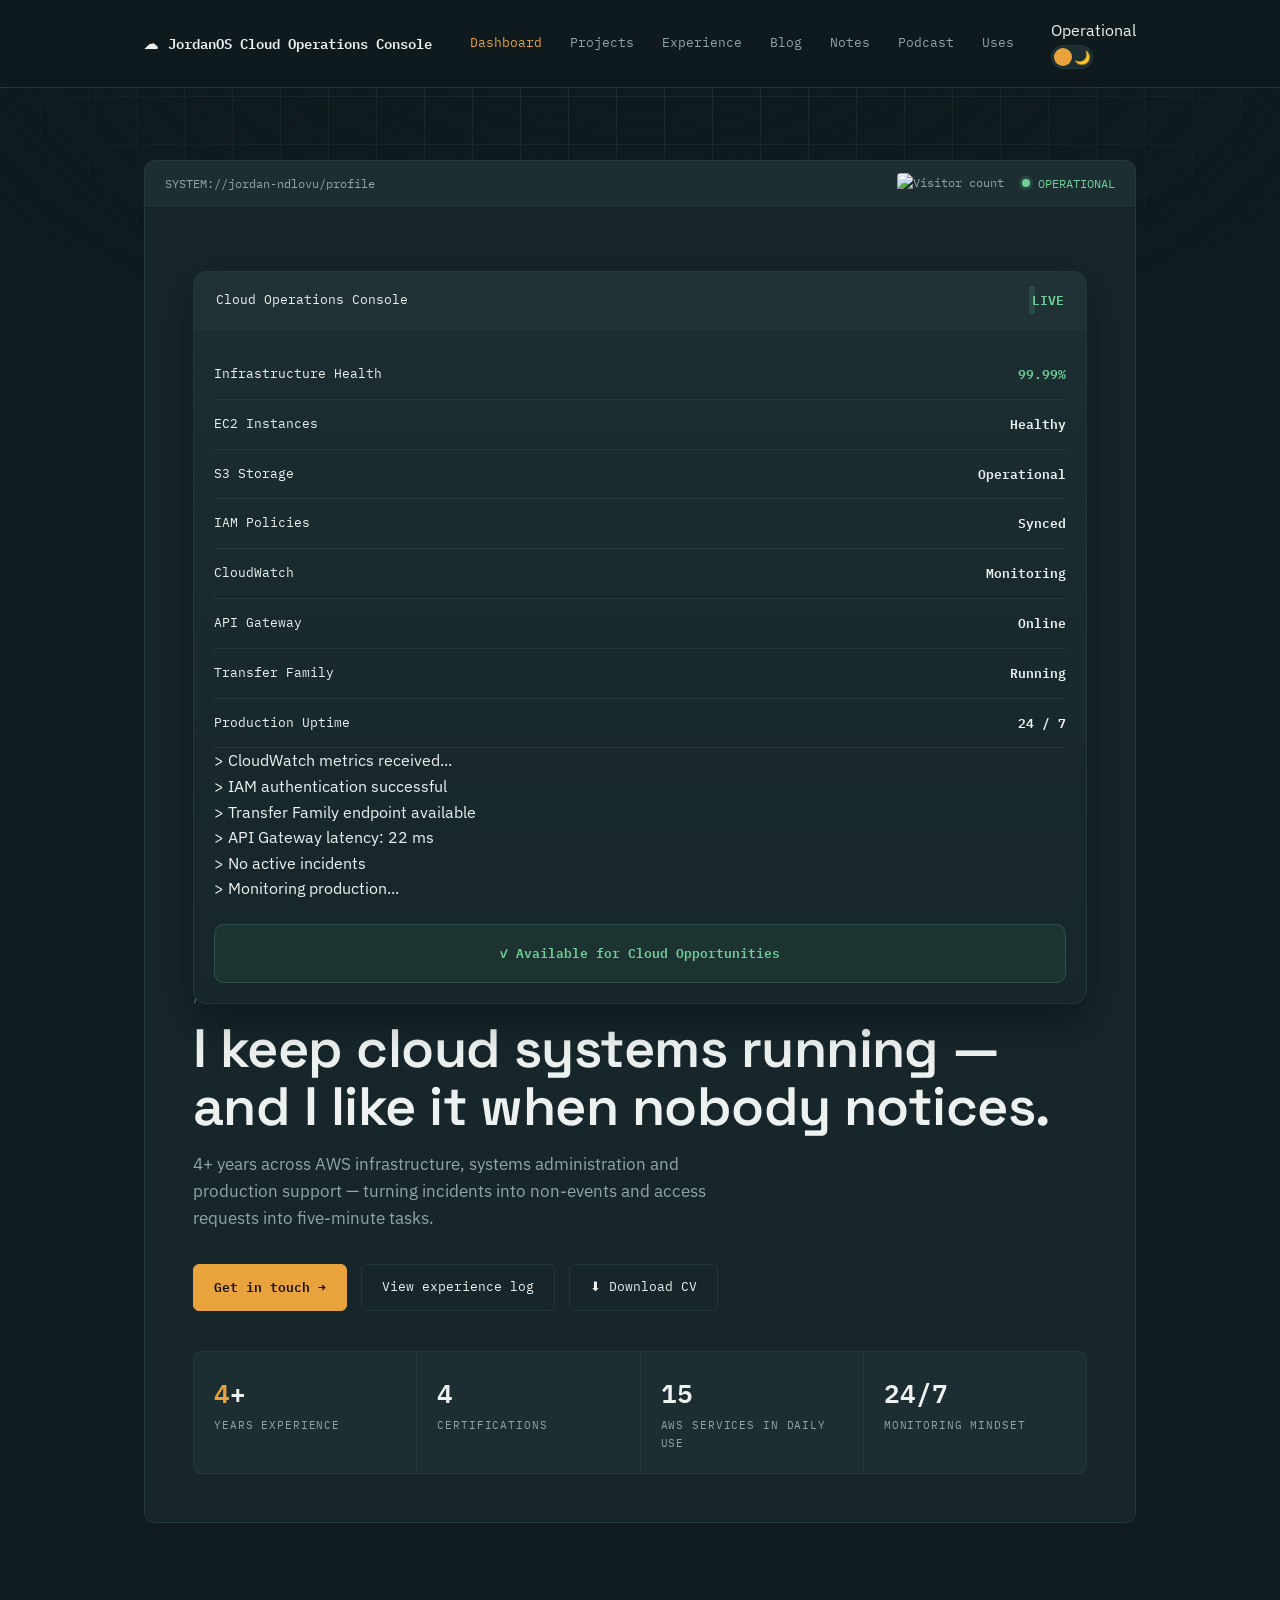
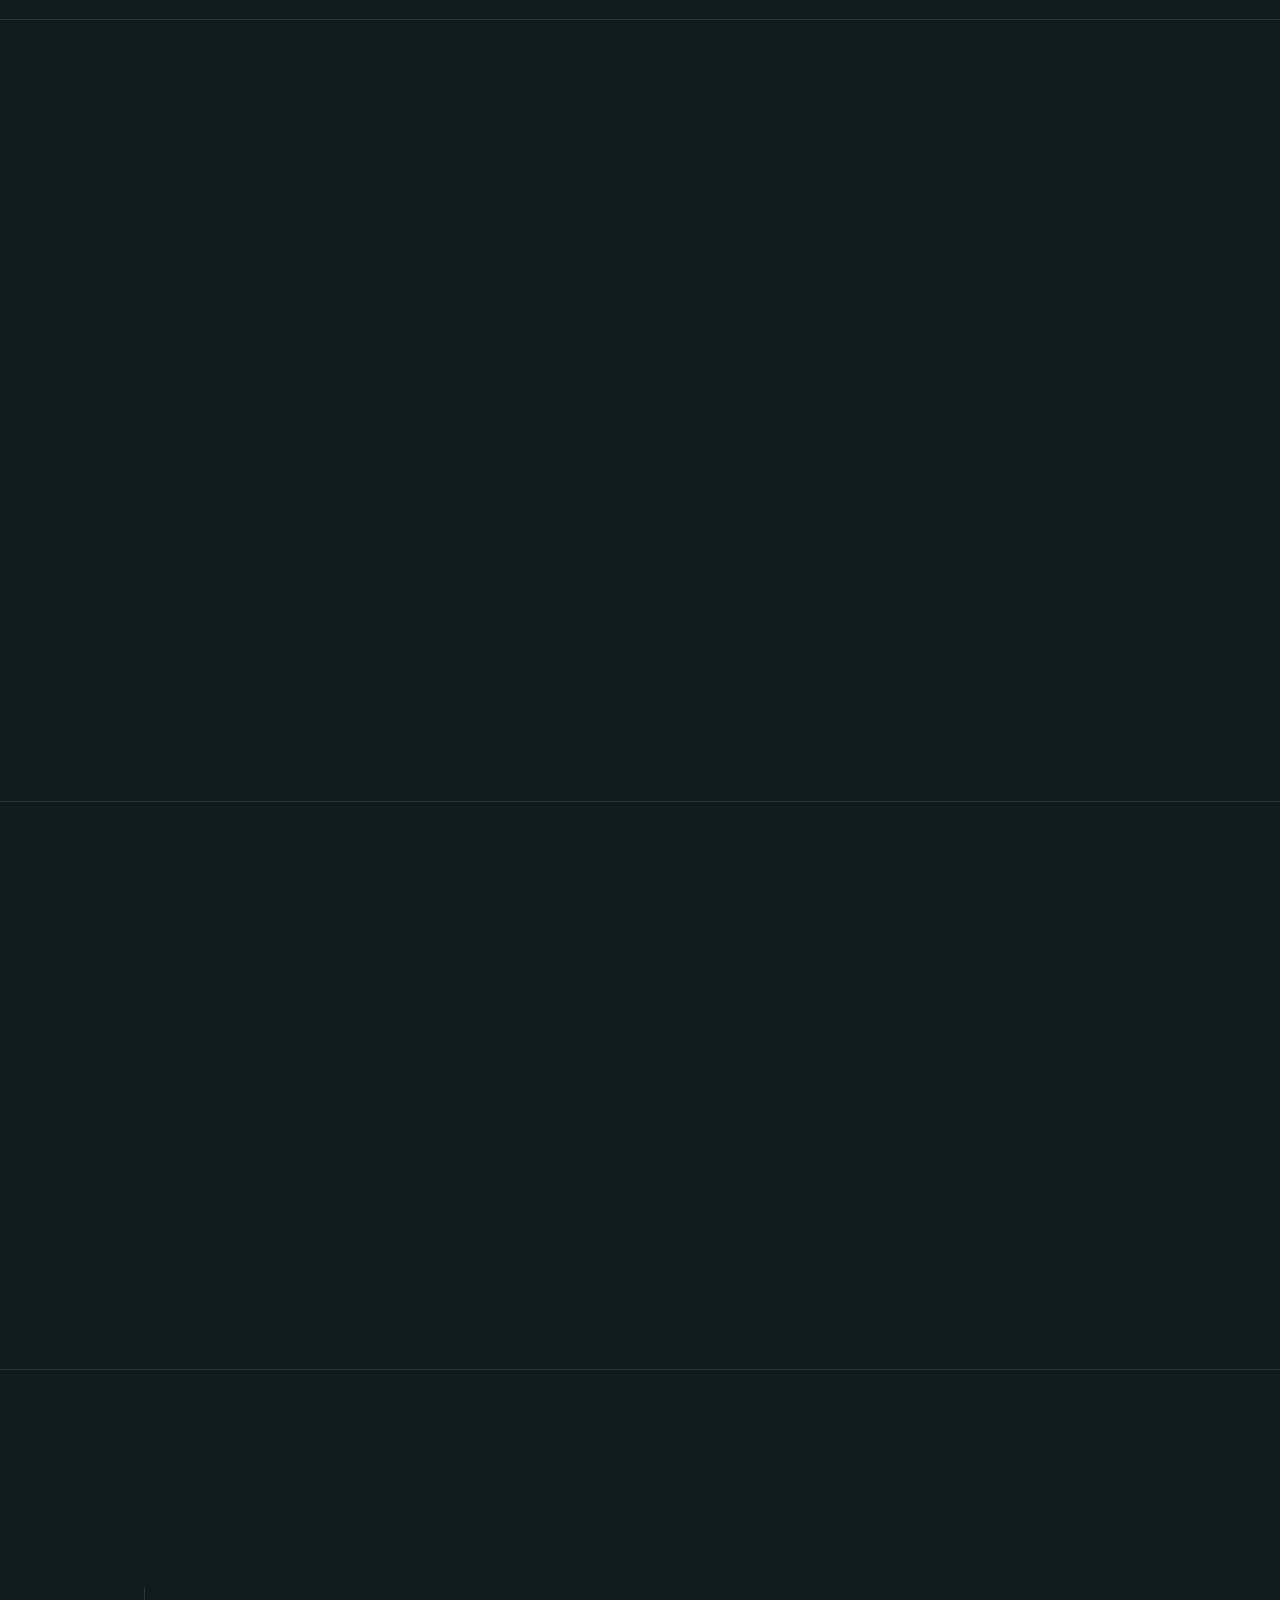
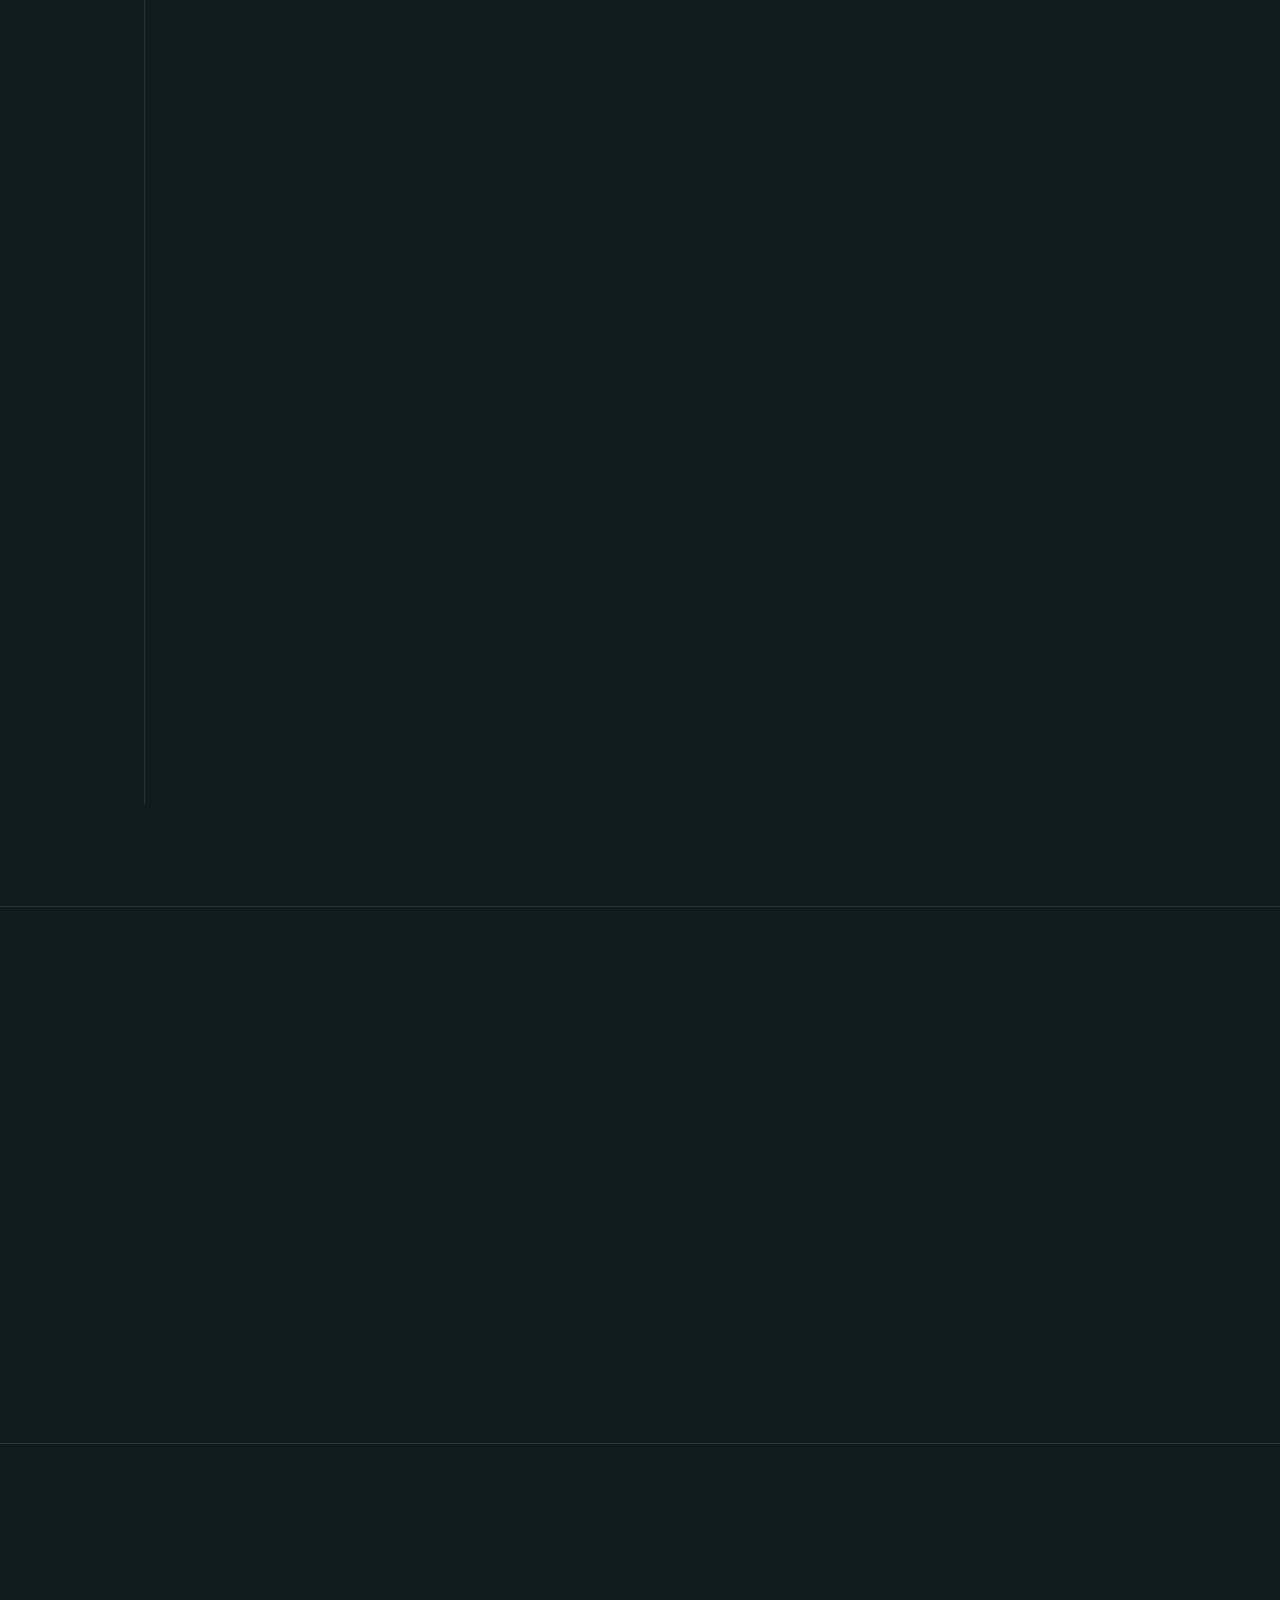
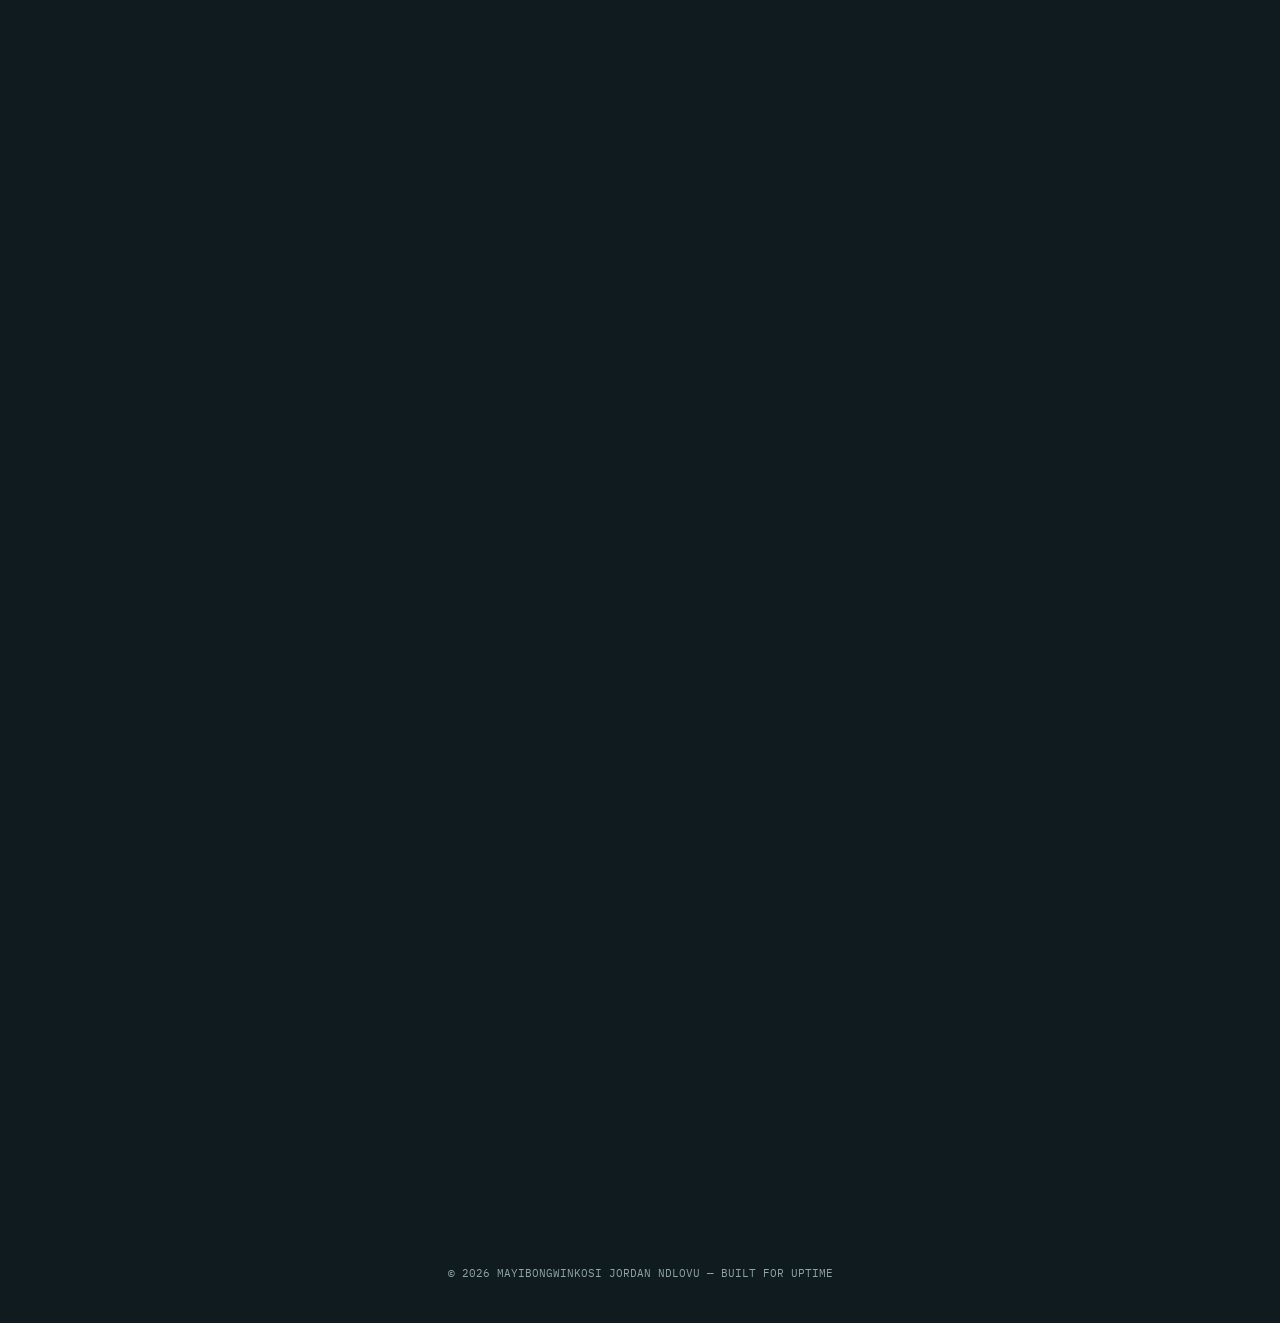
==== commit f8d91e48: "Refactor HTML structure and remove unused elements" ====
--- a/index.html
+++ b/index.html
@@ -10,24 +10,76 @@
 </head>
 <body>
 
-<header>
-  <nav>
-    <div class="logo"><span class="dot"></span> JORDAN.NDLOVU</div>
-    <div class="navlinks">
-      <a href="index.html" class="active">Home</a>
-      <a href="about.html">About</a>
-      <a href="blog.html">Blog</a>
-      <a href="notes.html">Notes</a>
-      <a href="podcast.html">Podcast</a>
-      <a href="publicspeaking.html">Public Speaking</a>
-      <a href="Jordan_Ndlovu_CV.pdf">Resume</a>
-      <a href="uses.html">Uses</a>
-    </div>
-    <div style="display:flex; align-items:center; gap:14px;">
-      <button class="theme-toggle" aria-label="Toggle light/dark theme"><span class="knob"></span></button>
-      <button class="nav-burger" aria-label="Open menu">☰</button>
-    </div>
-  </nav>
+<header class="main-header">
+
+    <div class="scroll-progress"></div>
+
+    <nav>
+
+        <div class="logo">
+
+            <div class="logo-icon">
+                ☁
+            </div>
+
+            <div class="logo-text">
+
+                <span class="logo-title">
+                    JordanOS
+                </span>
+
+                <span class="logo-subtitle">
+                    Cloud Operations Console
+                </span>
+
+            </div>
+
+        </div>
+
+        <div class="navlinks">
+
+            <a href="index.html" class="active">Dashboard</a>
+            <a href="#projects">Projects</a>
+            <a href="#experience">Experience</a>
+            <a href="blog.html">Blog</a>
+            <a href="notes.html">Notes</a>
+            <a href="podcast.html">Podcast</a>
+            <a href="uses.html">Uses</a>
+
+        </div>
+
+        <div class="nav-right">
+
+            <div class="system-status">
+
+                <span class="status-dot"></span>
+
+                Operational
+
+            </div>
+
+            <button
+                class="theme-toggle"
+                aria-label="Toggle Theme">
+
+                <span class="sun">☀️</span>
+
+                <span class="knob"></span>
+
+                <span class="moon">🌙</span>
+
+            </button>
+
+            <button class="nav-burger">
+
+                ☰
+
+            </button>
+
+        </div>
+
+    </nav>
+
 </header>
 
 <section class="hero">
@@ -40,64 +92,166 @@
           <span class="status-live"><span class="dot"></span> OPERATIONAL</span>
         </span>
       </div>
-      <div class="panel-body">
-        <div class="hero-grid">
-          <div class="hero-left">
-            <div class="avatar-row">
-              <div class="avatar-wrap">
-                <!-- Replace this placeholder with: <img src="photo.jpg" alt="Jordan Ndlovu"> -->
-                <span class="initials">JN</span>
-              </div>
-              <div class="name-block">
-                <div class="name-big">MAYIBONGWINKOSI JORDAN NDLOVU</div>
-                <div class="name-sub">AWS Engineer @ Marquis Finance · Johannesburg, South Africa</div>
-                <div class="social-row">
-                  <a class="social-icon" href="https://github.com/jordan-ndlovu" target="_blank" rel="noopener" aria-label="GitHub" title="GitHub">
-                    <svg viewBox="0 0 24 24"><path d="M12 .297c-6.63 0-12 5.373-12 12 0 5.303 3.438 9.8 8.205 11.385.6.113.82-.258.82-.577 0-.285-.01-1.04-.015-2.04-3.338.724-4.042-1.61-4.042-1.61C4.422 18.07 3.633 17.7 3.633 17.7c-1.087-.744.084-.729.084-.729 1.205.084 1.838 1.236 1.838 1.236 1.07 1.835 2.809 1.305 3.495.998.108-.776.417-1.305.76-1.605-2.665-.3-5.466-1.332-5.466-5.93 0-1.31.465-2.38 1.235-3.22-.135-.303-.54-1.523.105-3.176 0 0 1.005-.322 3.3 1.23.96-.267 1.98-.399 3-.405 1.02.006 2.04.138 3 .405 2.28-1.552 3.285-1.23 3.285-1.23.645 1.653.24 2.873.12 3.176.765.84 1.23 1.91 1.23 3.22 0 4.61-2.805 5.625-5.475 5.92.42.36.81 1.096.81 2.22 0 1.606-.015 2.896-.015 3.286 0 .315.21.69.825.57C20.565 22.092 24 17.592 24 12.297c0-6.627-5.373-12-12-12"/></svg>
-                  </a>
-                  <a class="social-icon" href="https://www.linkedin.com/in/mayibongwinkosi-jordan-ndlovu" target="_blank" rel="noopener" aria-label="LinkedIn" title="LinkedIn">
-                    <svg viewBox="0 0 24 24"><path d="M20.447 20.452h-3.554v-5.569c0-1.328-.027-3.037-1.852-3.037-1.853 0-2.136 1.445-2.136 2.939v5.667H9.351V9h3.414v1.561h.046c.477-.9 1.637-1.85 3.37-1.85 3.601 0 4.267 2.37 4.267 5.455v6.286zM5.337 7.433c-1.144 0-2.063-.926-2.063-2.065 0-1.138.92-2.063 2.063-2.063 1.14 0 2.064.925 2.064 2.063 0 1.139-.925 2.065-2.064 2.065zm1.782 13.019H3.555V9h3.564v11.452zM22.225 0H1.771C.792 0 0 .774 0 1.729v20.542C0 23.227.792 24 1.771 24h20.451C23.2 24 24 23.227 24 22.271V1.729C24 .774 23.2 0 22.222 0h.003z"/></svg>
-                  </a>
-                  <a class="social-icon" href="#" target="_blank" rel="noopener" aria-label="YouTube" title="YouTube">
-                    <svg viewBox="0 0 24 24"><path d="M23.498 6.186a2.994 2.994 0 0 0-2.107-2.12C19.505 3.545 12 3.545 12 3.545s-7.505 0-9.391.521a2.994 2.994 0 0 0-2.107 2.12A31.06 31.06 0 0 0 0 12a31.06 31.06 0 0 0 .502 5.814 2.994 2.994 0 0 0 2.107 2.12c1.886.521 9.391.521 9.391.521s7.505 0 9.391-.521a2.994 2.994 0 0 0 2.107-2.12A31.06 31.06 0 0 0 24 12a31.06 31.06 0 0 0-.502-5.814zM9.545 15.568V8.432L15.818 12z"/></svg>
-                  </a>
-                  <a class="social-icon" href="#" target="_blank" rel="noopener" aria-label="X" title="X">
-                    <svg viewBox="0 0 24 24"><path d="M18.244 2.25h3.308l-7.227 8.26 8.502 11.24H16.17l-5.214-6.817L4.99 21.75H1.68l7.73-8.835L1.254 2.25H8.08l4.713 6.231zm-1.161 17.52h1.833L7.084 4.126H5.117z"/></svg>
-                  </a>
-                  <a class="social-icon" href="https://www.credly.com/users/mayibongwinkosi-jordan-ndlovu/badges/credly" target="_blank" rel="noopener" aria-label="Credly badges" title="Credly">
-                    <svg viewBox="0 0 24 24"><path d="M12 1.5 3 5.75v6.5c0 5.75 3.9 9.94 9 10.75 5.1-.81 9-5 9-10.75v-6.5L12 1.5zm0 2.24 7.5 3.55v5.46c0 4.63-3.02 7.87-7.5 8.73-4.48-.86-7.5-4.1-7.5-8.73V7.29L12 3.74zM12 6l-4.5 2.1v3.4c0 2.9 1.9 4.98 4.5 5.5 2.6-.52 4.5-2.6 4.5-5.5V8.1L12 6zm-1.1 7.2L8.6 10.9l1.06-1.06 1.24 1.24 3.44-3.44 1.06 1.06-4.5 4.5z"/></svg>
-                  </a>
-                  <a class="social-icon" href="https://medium.com/@jordanndlovu96" target="_blank" rel="noopener" aria-label="Medium blog" title="Medium">
-                    <svg viewBox="0 0 24 24"><path d="M13.54 12a6.8 6.8 0 0 1-6.77 6.82A6.8 6.8 0 0 1 0 12a6.8 6.8 0 0 1 6.77-6.82A6.8 6.8 0 0 1 13.54 12zM20.96 12c0 3.54-1.51 6.42-3.38 6.42-1.87 0-3.39-2.88-3.39-6.42s1.52-6.42 3.39-6.42c1.87 0 3.38 2.88 3.38 6.42M24 12c0 3.17-.53 5.75-1.19 5.75-.66 0-1.19-2.58-1.19-5.75s.53-5.75 1.19-5.75C23.47 6.25 24 8.83 24 12z"/></svg>
-                  </a>
-                </div>
-              </div>
+    <div class="panel-body">
+
+    <div class="operations-console">
+
+    <div class="console-header">
+
+        <span>Cloud Operations Console</span>
+
+        <span class="console-live">
+
+            <span class="dot"></span>
+
+            LIVE
+
+        </span>
+
+    </div>
+
+    <div class="console-body">
+
+        <div class="console-row">
+
+            <span>Infrastructure Health</span>
+
+            <strong class="healthy">99.99%</strong>
+
+        </div>
+
+        <div class="console-row">
+
+            <span>EC2 Instances</span>
+
+            <strong>Healthy</strong>
+
+        </div>
+
+        <div class="console-row">
+
+            <span>S3 Storage</span>
+
+            <strong>Operational</strong>
+
+        </div>
+
+        <div class="console-row">
+
+            <span>IAM Policies</span>
+
+            <strong>Synced</strong>
+
+        </div>
+
+        <div class="console-row">
+
+            <span>CloudWatch</span>
+
+            <strong>Monitoring</strong>
+
+        </div>
+
+        <div class="console-row">
+
+            <span>API Gateway</span>
+
+            <strong>Online</strong>
+
+        </div>
+
+        <div class="console-row">
+
+            <span>Transfer Family</span>
+
+            <strong>Running</strong>
+
+        </div>
+
+        <div class="console-row">
+
+            <span>Production Uptime</span>
+
+            <strong>24 / 7</strong>
+
+        </div>
+
+        <div class="console-divider"></div>
+
+        <div class="terminal">
+
+            <div>> CloudWatch metrics received...</div>
+
+            <div>> IAM authentication successful</div>
+
+            <div>> Transfer Family endpoint available</div>
+
+            <div>> API Gateway latency: 22 ms</div>
+
+            <div>> No active incidents</div>
+
+            <div>> Monitoring production...</div>
+
+        </div>
+
+        <div class="console-status">
+
+            <div class="available">
+
+                ✓ Available for Cloud Opportunities
+
             </div>
 
-            <div class="eyebrow">Infrastructure Engineer</div>
-            <h1>I keep cloud systems running&nbsp;— <br>and I like it when nobody notices.</h1>
-            <p class="lead">4+ years across AWS infrastructure, systems administration and production support — turning incidents into non-events and access requests into five-minute tasks.</p>
-
-            <div class="cta-row">
-              <a class="btn btn-primary" href="#contact">Get in touch →</a>
-              <a class="btn btn-ghost" href="#experience">View experience log</a>
-              <a class="btn btn-ghost" href="Jordan_Ndlovu_CV.pdf" download>⬇ Download CV</a>
-            </div>
-
-            <div class="metrics">
-              <div class="metric"><div class="val"><span>4</span>+</div><div class="label">Years experience</div></div>
-              <div class="metric"><div class="val">4</div><div class="label">Certifications</div></div>
-              <div class="metric"><div class="val">15</div><div class="label">AWS services in daily use</div></div>
-              <div class="metric"><div class="val">24/7</div><div class="label">Monitoring mindset</div></div>
-            </div>
-          </div>
-        </div>
-      </div>
-    </div>
-  </div>
-</section>
-
-<section>
+        </div>
+
+    </div>
+
+</div>
+
+        <div class="eyebrow">Infrastructure Engineer</div>
+        <h1>I keep cloud systems running&nbsp;— <br>and I like it when nobody notices.</h1>
+        <p class="lead">4+ years across AWS infrastructure, systems administration and production support — turning incidents into non-events and access requests into five-minute tasks.</p>
+
+        <div class="cta-row">
+          <a class="btn btn-primary" href="#contact">Get in touch →</a>
+          <a class="btn btn-ghost" href="#experience">View experience log</a>
+          <a class="btn btn-ghost" href="Jordan_Ndlovu_CV.pdf" download>⬇ Download CV</a>
+        </div>
+
+        <div class="metrics">
+    <div class="metric">
+        <div class="val"><span>4</span>+</div>
+        <div class="label">Years experience</div>
+    </div>
+
+    <div class="metric">
+        <div class="val">4</div>
+        <div class="label">Certifications</div>
+    </div>
+
+    <div class="metric">
+        <div class="val">15</div>
+        <div class="label">AWS services in daily use</div>
+    </div>
+
+    <div class="metric">
+    <div class="val">24/7</div>
+    <div class="label">Monitoring mindset</div>
+</div>
+
+</div> <!-- metrics -->
+
+</div> <!-- panel-body -->
+
+</div> <!-- panel -->
+
+</div> <!-- wrap -->
+
+</section>
+
+<!-- PANEL BODY ENDS -->
+</div>
+<section id="skills">
   <div class="wrap">
     <div class="eyebrow reveal">Service health</div>
     <h2 class="reveal">Skills, by subsystem</h2>
@@ -312,7 +466,7 @@
         <a class="social-icon" href="https://github.com/jordan-ndlovu" target="_blank" rel="noopener" aria-label="GitHub" title="GitHub">
           <svg viewBox="0 0 24 24"><path d="M12 .297c-6.63 0-12 5.373-12 12 0 5.303 3.438 9.8 8.205 11.385.6.113.82-.258.82-.577 0-.285-.01-1.04-.015-2.04-3.338.724-4.042-1.61-4.042-1.61C4.422 18.07 3.633 17.7 3.633 17.7c-1.087-.744.084-.729.084-.729 1.205.084 1.838 1.236 1.838 1.236 1.07 1.835 2.809 1.305 3.495.998.108-.776.417-1.305.76-1.605-2.665-.3-5.466-1.332-5.466-5.93 0-1.31.465-2.38 1.235-3.22-.135-.303-.54-1.523.105-3.176 0 0 1.005-.322 3.3 1.23.96-.267 1.98-.399 3-.405 1.02.006 2.04.138 3 .405 2.28-1.552 3.285-1.23 3.285-1.23.645 1.653.24 2.873.12 3.176.765.84 1.23 1.91 1.23 3.22 0 4.61-2.805 5.625-5.475 5.92.42.36.81 1.096.81 2.22 0 1.606-.015 2.896-.015 3.286 0 .315.21.69.825.57C20.565 22.092 24 17.592 24 12.297c0-6.627-5.373-12-12-12"/></svg>
         </a>
-        <a class="social-icon" href="https://www.linkedin.com/in/mayibongwinkosi-jordan-ndlovu" target="_blank" rel="noopener" aria-label="LinkedIn" title="LinkedIn">
+        <a class="social-icon" href="https://linkedin.com/in/-jordan-ndlovu" target="_blank" rel="noopener" aria-label="LinkedIn" title="LinkedIn">
           <svg viewBox="0 0 24 24"><path d="M20.447 20.452h-3.554v-5.569c0-1.328-.027-3.037-1.852-3.037-1.853 0-2.136 1.445-2.136 2.939v5.667H9.351V9h3.414v1.561h.046c.477-.9 1.637-1.85 3.37-1.85 3.601 0 4.267 2.37 4.267 5.455v6.286zM5.337 7.433c-1.144 0-2.063-.926-2.063-2.065 0-1.138.92-2.063 2.063-2.063 1.14 0 2.064.925 2.064 2.063 0 1.139-.925 2.065-2.064 2.065zm1.782 13.019H3.555V9h3.564v11.452zM22.225 0H1.771C.792 0 0 .774 0 1.729v20.542C0 23.227.792 24 1.771 24h20.451C23.2 24 24 23.227 24 22.271V1.729C24 .774 23.2 0 22.222 0h.003z"/></svg>
         </a>
         <a class="social-icon" href="#" target="_blank" rel="noopener" aria-label="YouTube" title="YouTube">
--- a/styles.css
+++ b/styles.css
@@ -137,6 +137,7 @@
   }
   .hero p.lead{ font-size: 17px; max-width: 560px; margin-bottom: 32px; }
 
+  /* ---------- HERO METRICS ---------- */
   .metrics{
     display:grid;
     grid-template-columns: repeat(4, 1fr);
@@ -147,7 +148,15 @@
     overflow: hidden;
     margin-top: 40px;
   }
-  .metric{ background: var(--panel-hi); padding: 20px; }
+  .metric{
+    background: var(--panel-hi);
+    padding: 20px;
+    transition: .25s;
+  }
+  .metric:hover{
+    transform: translateY(-5px);
+    background: rgba(232,163,61,.06);
+  }
   .metric .val{ font-family: var(--font-mono); font-size: 26px; color: var(--text); font-weight:600; }
   .metric .val span{ color: var(--amber); }
   .metric .label{ font-family: var(--font-mono); font-size: 11px; color: var(--muted); text-transform: uppercase; letter-spacing: 0.08em; margin-top: 4px; }
@@ -337,6 +346,7 @@
   color: var(--amber); border:1px solid var(--border); padding: 6px 14px; border-radius: 20px; margin-bottom: 24px;
 }
 .coming-soon-badge .dot{ width:7px; height:7px; border-radius:50%; background: var(--amber); }
+
 /* =======================================================
    HERO GRID
 ======================================================= */
@@ -361,152 +371,86 @@
 ======================================================= */
 
 .operations-console{
-
     position:sticky;
-
     top:110px;
-
     background:linear-gradient(
         180deg,
         var(--panel-hi),
         var(--panel)
     );
-
     border:1px solid var(--border);
-
     border-radius:14px;
-
     overflow:hidden;
-
     box-shadow:
         0 15px 40px rgba(0,0,0,.35);
 }
 
 .console-header{
-
     display:flex;
-
     justify-content:space-between;
-
     align-items:center;
-
     padding:18px 22px;
-
     border-bottom:1px solid var(--border);
-
     background:rgba(255,255,255,.02);
-
     font-family:var(--font-mono);
-
     font-size:13px;
 }
 
 .console-live{
-
     color:var(--mint);
-
     font-weight:600;
-
     animation:pulse 2s infinite;
 }
 
 .console-body{
-
     padding:20px;
 }
 
 .console-row{
-
     display:flex;
-
     justify-content:space-between;
-
     align-items:center;
-
     padding:14px 0;
-
     border-bottom:1px solid rgba(255,255,255,.06);
-
     font-family:var(--font-mono);
-
     font-size:13px;
 }
 
 .console-row:last-child{
-
     border-bottom:none;
 }
 
 .console-row strong{
-
     color:var(--text);
-
     font-weight:600;
 }
 
 .console-row .healthy{
-
     color:var(--mint);
 }
 
 .console-status{
-
     margin-top:22px;
-
     padding:18px;
-
     border-radius:10px;
-
     background:rgba(111,207,151,.08);
-
     border:1px solid rgba(111,207,151,.18);
 }
 
 .available{
-
     color:var(--mint);
-
     font-family:var(--font-mono);
-
     font-size:13px;
-
     text-align:center;
-
     font-weight:600;
 }
 
 .console-footer{
-
     margin-top:22px;
-
     font-size:12px;
-
     text-align:center;
-
     color:var(--muted);
-
     font-family:var(--font-mono);
-}
-
-/* =======================================================
-   HERO METRICS
-======================================================= */
-
-.metrics{
-
-    margin-top:40px;
-}
-
-.metric{
-
-    transition:.25s;
-}
-
-.metric:hover{
-
-    transform:translateY(-5px);
-
-    background:rgba(232,163,61,.06);
 }
 
 /* =======================================================
@@ -514,35 +458,20 @@
 ======================================================= */
 
 @media(max-width:1000px){
-
 .hero-grid{
-
 grid-template-columns:1fr;
-
-}
-
+}
 .hero-right{
-
 margin-top:40px;
-
-}
-
+}
 .operations-console{
-
 position:relative;
-
 top:auto;
-
-}
-
+}
 }
 
 @media(max-width:640px){
-
 .metrics{
-
 grid-template-columns:repeat(2,1fr);
-
-}
-
-}
+}
+}
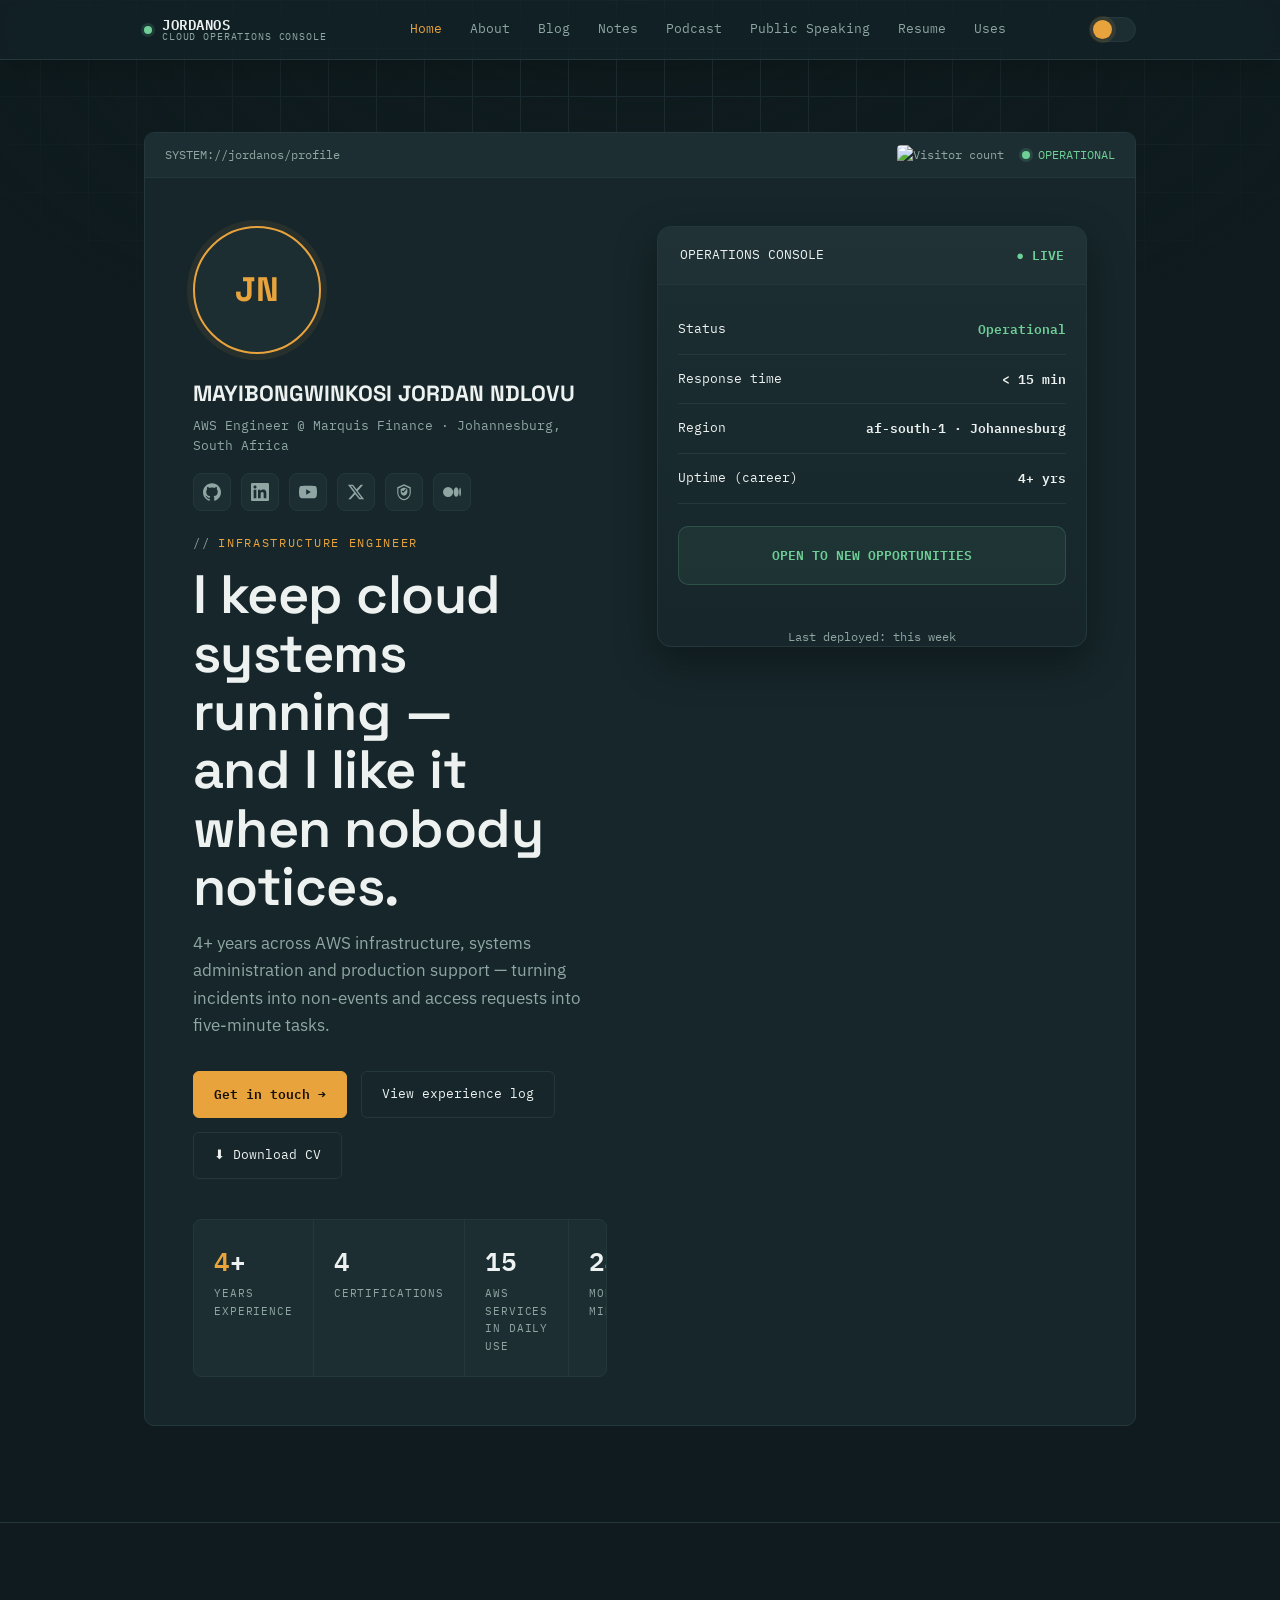
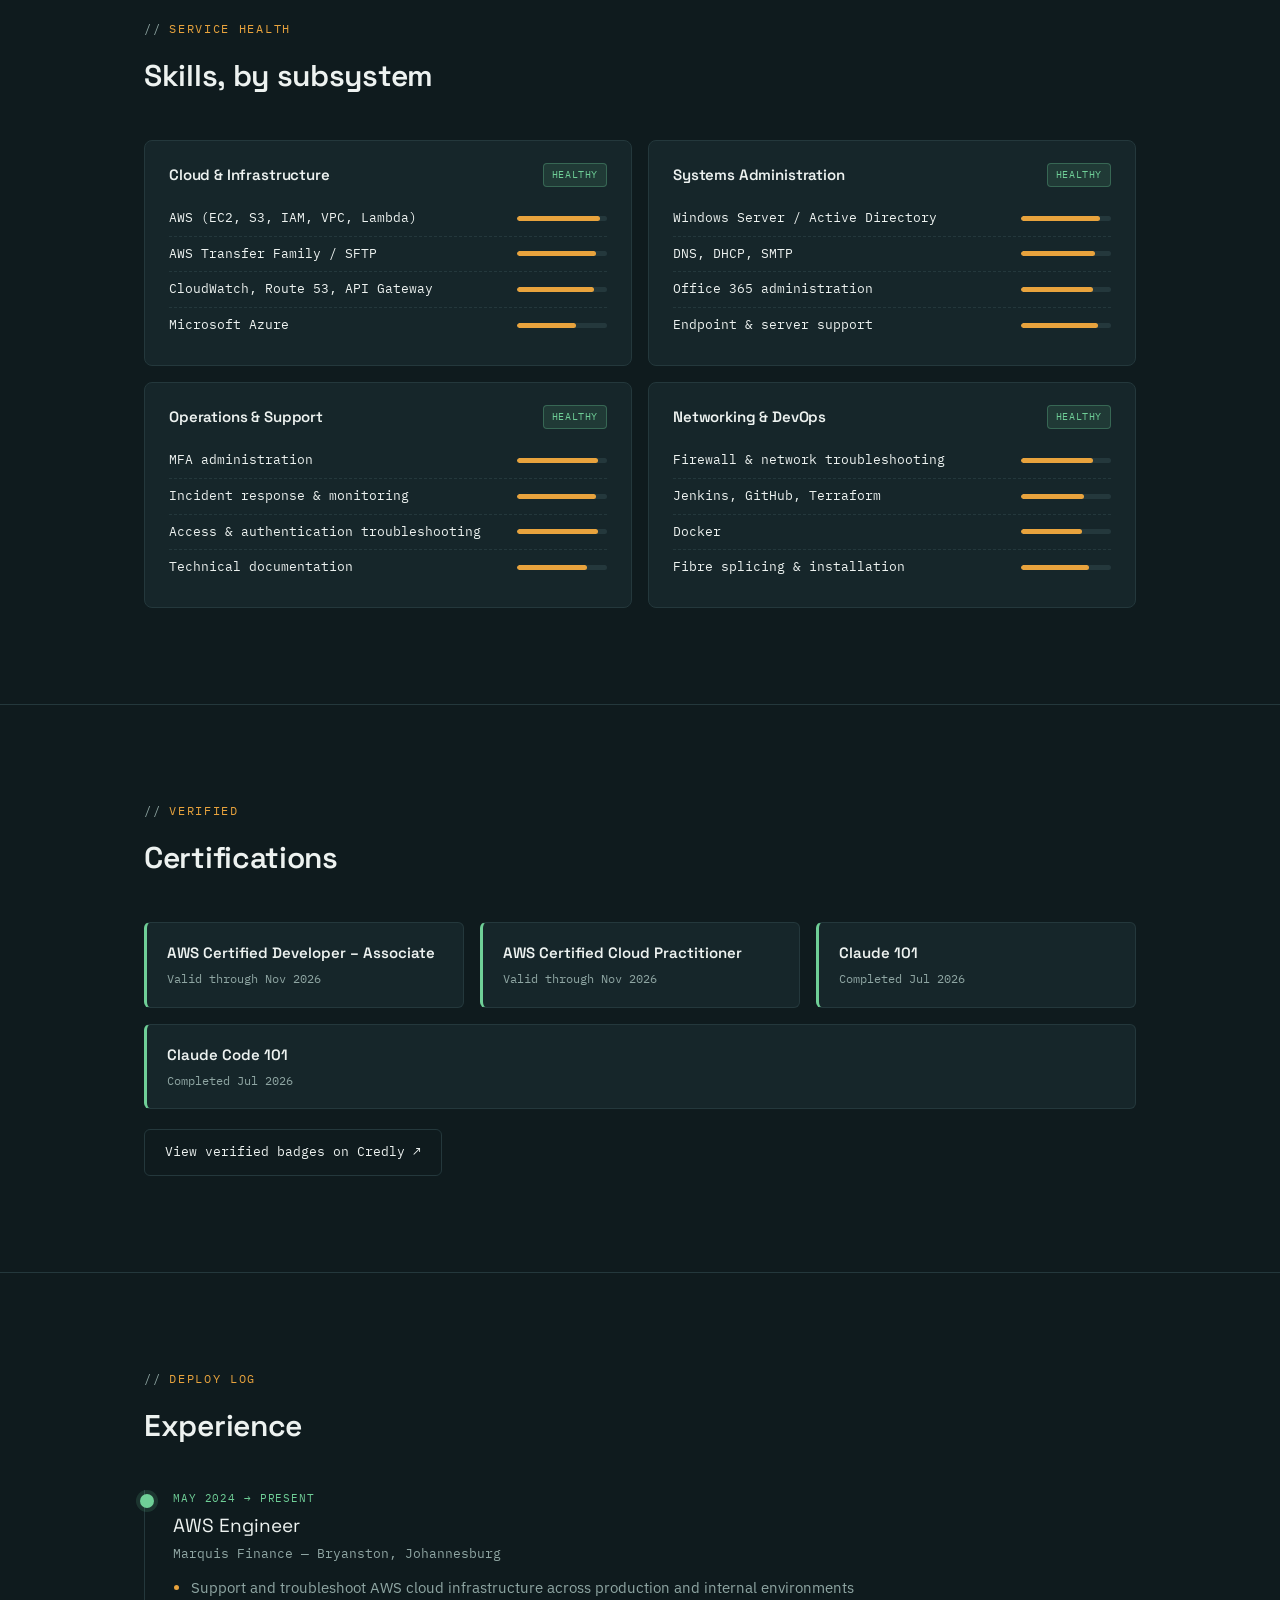
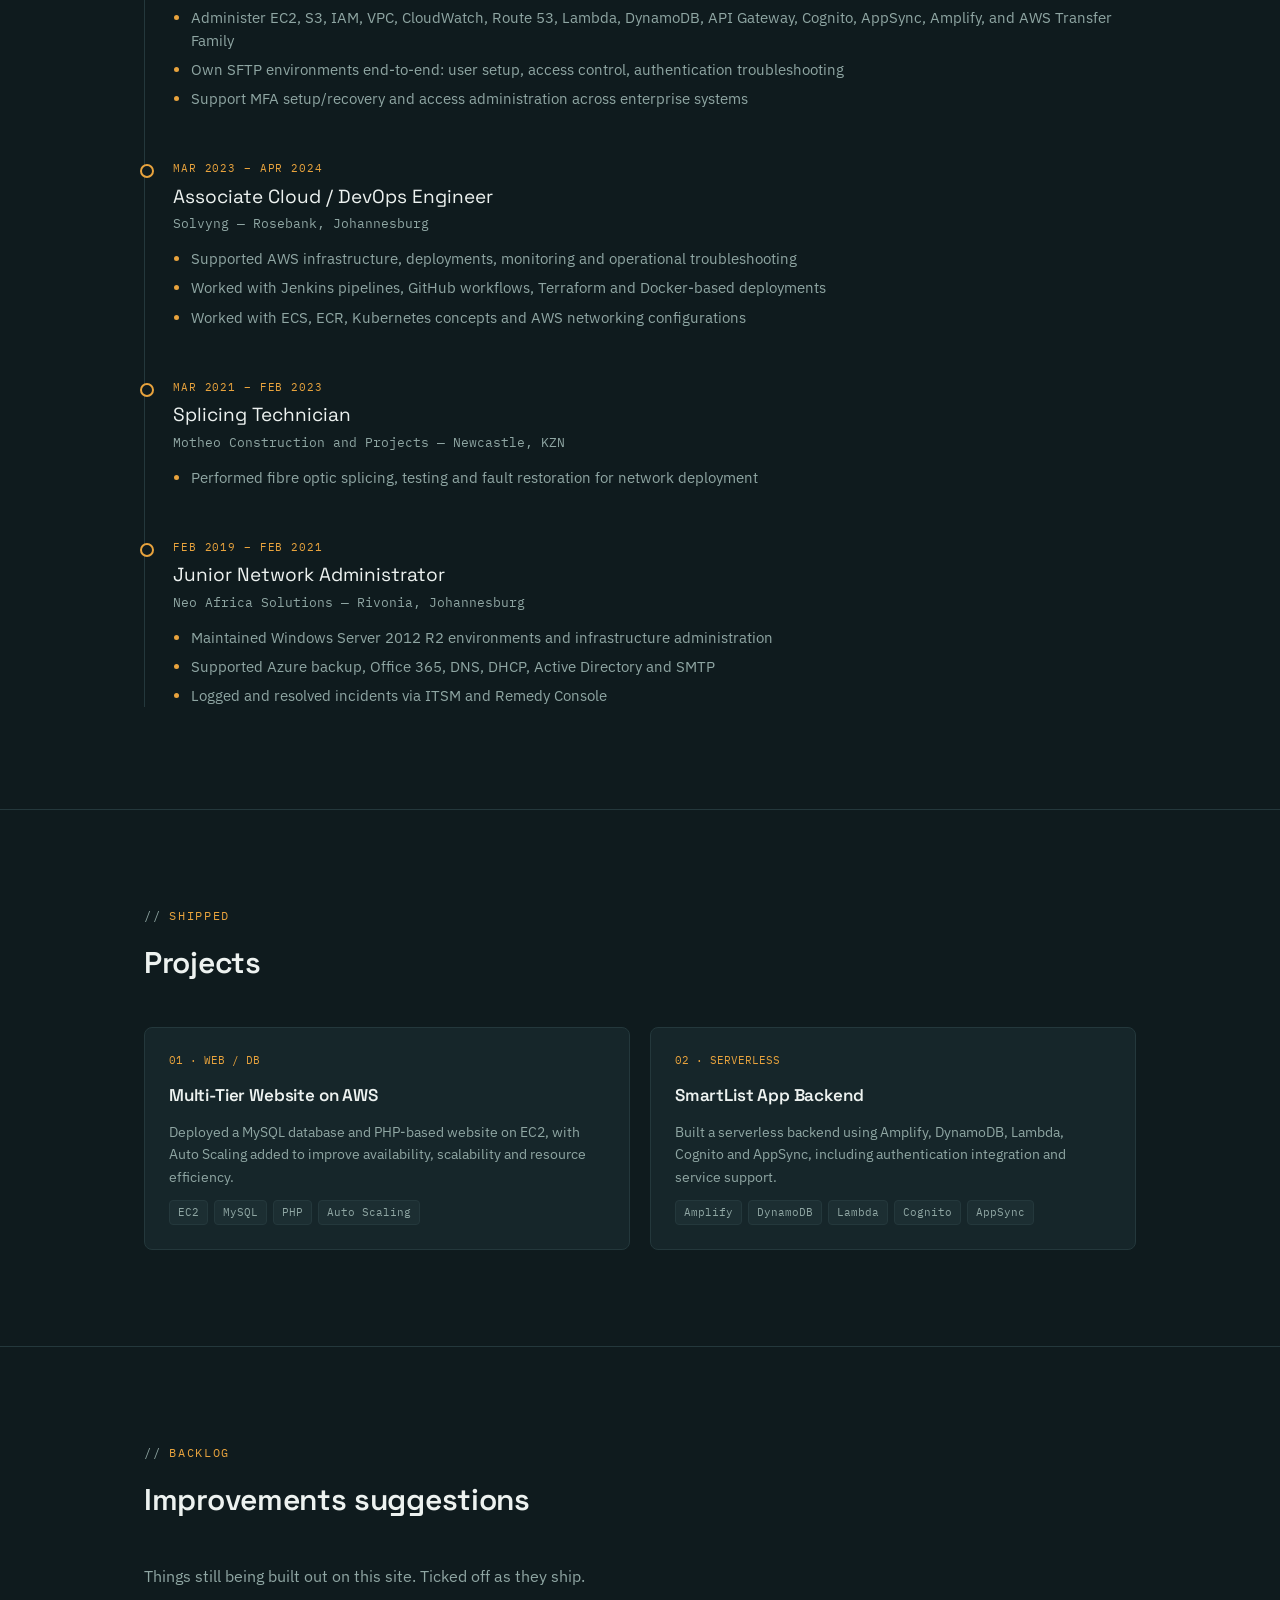
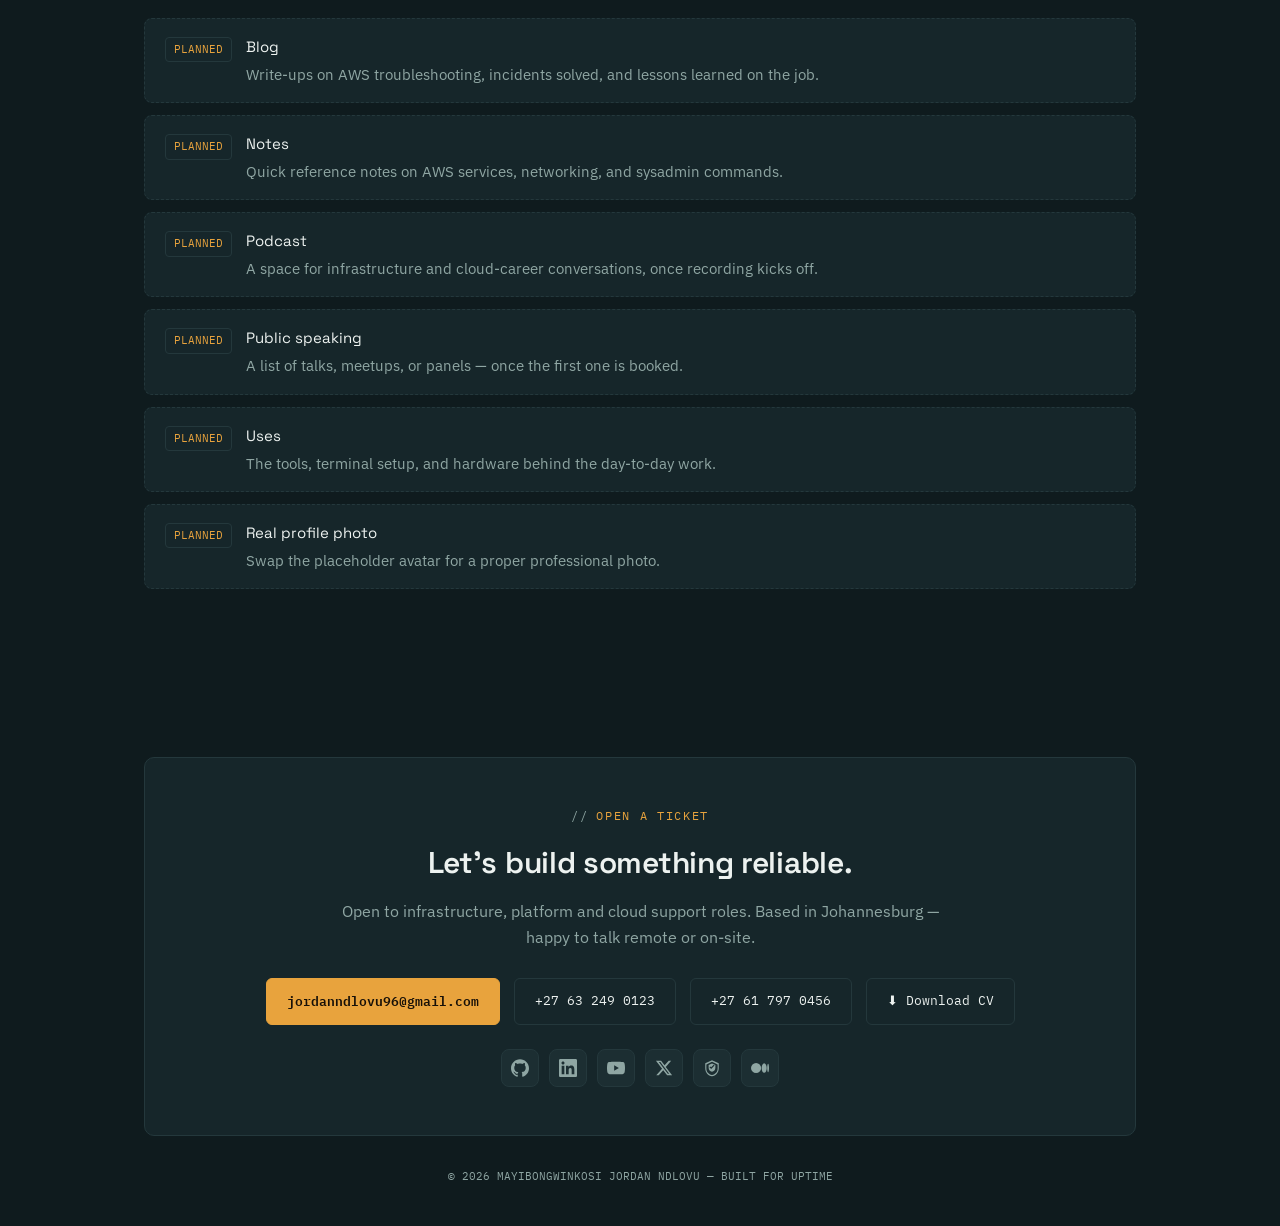
==== commit 84c15b7c: "Refactor header and add boot overlay elements Updated boot overlay and logo structure in the header." ====
--- a/index.html
+++ b/index.html
@@ -10,248 +10,146 @@
 </head>
 <body>
 
-<header class="main-header">
-
-    <div class="scroll-progress"></div>
-
-    <nav>
-
-        <div class="logo">
-
-            <div class="logo-icon">
-                ☁
-            </div>
-
-            <div class="logo-text">
-
-                <span class="logo-title">
-                    JordanOS
-                </span>
-
-                <span class="logo-subtitle">
-                    Cloud Operations Console
-                </span>
-
-            </div>
-
-        </div>
-
-        <div class="navlinks">
-
-            <a href="index.html" class="active">Dashboard</a>
-            <a href="#projects">Projects</a>
-            <a href="#experience">Experience</a>
-            <a href="blog.html">Blog</a>
-            <a href="notes.html">Notes</a>
-            <a href="podcast.html">Podcast</a>
-            <a href="uses.html">Uses</a>
-
-        </div>
-
-        <div class="nav-right">
-
-            <div class="system-status">
-
-                <span class="status-dot"></span>
-
-                Operational
-
-            </div>
-
-            <button
-                class="theme-toggle"
-                aria-label="Toggle Theme">
-
-                <span class="sun">☀️</span>
-
-                <span class="knob"></span>
-
-                <span class="moon">🌙</span>
-
-            </button>
-
-            <button class="nav-burger">
-
-                ☰
-
-            </button>
-
-        </div>
-
-    </nav>
-
+<div class="boot-overlay" id="bootOverlay" aria-hidden="true">
+  <div class="boot-lines" id="bootLines">
+    <div class="boot-line">[<span class="ok">&nbsp;OK&nbsp;</span>] Initializing JordanOS kernel…</div>
+    <div class="boot-line">[<span class="ok">&nbsp;OK&nbsp;</span>] Mounting cloud modules (EC2, S3, IAM, Lambda)…</div>
+    <div class="boot-line">[<span class="ok">&nbsp;OK&nbsp;</span>] Establishing secure session…</div>
+    <div class="boot-line">[<span class="ok">&nbsp;OK&nbsp;</span>] Cloud Operations Console ready.</div>
+  </div>
+</div>
+
+<header>
+  <nav>
+    <div class="logo">
+      <span class="dot"></span>
+      <span class="logo-text">
+        <span class="logo-name">JORDANOS</span>
+        <span class="logo-tag">Cloud Operations Console</span>
+      </span>
+    </div>
+    <div class="navlinks">
+      <a href="index.html" class="active">Home</a>
+      <a href="about.html">About</a>
+      <a href="blog.html">Blog</a>
+      <a href="notes.html">Notes</a>
+      <a href="podcast.html">Podcast</a>
+      <a href="publicspeaking.html">Public Speaking</a>
+      <a href="Jordan_Ndlovu_CV.pdf">Resume</a>
+      <a href="uses.html">Uses</a>
+    </div>
+    <div style="display:flex; align-items:center; gap:14px;">
+      <button class="theme-toggle" aria-label="Toggle light/dark theme">
+        <span class="toggle-track">
+          <svg class="icon-sun" viewBox="0 0 24 24" aria-hidden="true"><circle cx="12" cy="12" r="4.2"/><g stroke="currentColor" stroke-width="1.8" stroke-linecap="round"><line x1="12" y1="1.5" x2="12" y2="4.2"/><line x1="12" y1="19.8" x2="12" y2="22.5"/><line x1="1.5" y1="12" x2="4.2" y2="12"/><line x1="19.8" y1="12" x2="22.5" y2="12"/><line x1="4.4" y1="4.4" x2="6.3" y2="6.3"/><line x1="17.7" y1="17.7" x2="19.6" y2="19.6"/><line x1="4.4" y1="19.6" x2="6.3" y2="17.7"/><line x1="17.7" y1="6.3" x2="19.6" y2="4.4"/></g></svg>
+          <svg class="icon-moon" viewBox="0 0 24 24" aria-hidden="true"><path d="M20.5 14.7A8.5 8.5 0 1 1 9.3 3.5a7 7 0 0 0 11.2 11.2z"/></svg>
+          <span class="knob"></span>
+        </span>
+      </button>
+      <button class="nav-burger" aria-label="Open menu">☰</button>
+    </div>
+  </nav>
 </header>
 
 <section class="hero">
   <div class="wrap">
     <div class="panel">
       <div class="panel-bar">
-        <span>SYSTEM://jordan-ndlovu/profile</span>
+        <span>SYSTEM://jordanos/profile</span>
         <span style="display:flex; align-items:center; gap:18px;">
           <img src="https://visitor-badge.laobi.icu/badge?page_id=jordan-ndlovu.github.io&left_color=%2316262a&right_color=%23e8a33d&left_text=visitors" alt="Visitor count" style="height:20px; border-radius:4px; vertical-align:middle;">
           <span class="status-live"><span class="dot"></span> OPERATIONAL</span>
         </span>
       </div>
-    <div class="panel-body">
-
-    <div class="operations-console">
-
-    <div class="console-header">
-
-        <span>Cloud Operations Console</span>
-
-        <span class="console-live">
-
-            <span class="dot"></span>
-
-            LIVE
-
-        </span>
-
-    </div>
-
-    <div class="console-body">
-
-        <div class="console-row">
-
-            <span>Infrastructure Health</span>
-
-            <strong class="healthy">99.99%</strong>
-
-        </div>
-
-        <div class="console-row">
-
-            <span>EC2 Instances</span>
-
-            <strong>Healthy</strong>
-
-        </div>
-
-        <div class="console-row">
-
-            <span>S3 Storage</span>
-
-            <strong>Operational</strong>
-
-        </div>
-
-        <div class="console-row">
-
-            <span>IAM Policies</span>
-
-            <strong>Synced</strong>
-
-        </div>
-
-        <div class="console-row">
-
-            <span>CloudWatch</span>
-
-            <strong>Monitoring</strong>
-
-        </div>
-
-        <div class="console-row">
-
-            <span>API Gateway</span>
-
-            <strong>Online</strong>
-
-        </div>
-
-        <div class="console-row">
-
-            <span>Transfer Family</span>
-
-            <strong>Running</strong>
-
-        </div>
-
-        <div class="console-row">
-
-            <span>Production Uptime</span>
-
-            <strong>24 / 7</strong>
-
-        </div>
-
-        <div class="console-divider"></div>
-
-        <div class="terminal">
-
-            <div>> CloudWatch metrics received...</div>
-
-            <div>> IAM authentication successful</div>
-
-            <div>> Transfer Family endpoint available</div>
-
-            <div>> API Gateway latency: 22 ms</div>
-
-            <div>> No active incidents</div>
-
-            <div>> Monitoring production...</div>
-
-        </div>
-
-        <div class="console-status">
-
-            <div class="available">
-
-                ✓ Available for Cloud Opportunities
-
+      <div class="panel-body">
+        <div class="hero-grid">
+          <div class="hero-left">
+            <div class="avatar-row">
+              <div class="avatar-wrap">
+                <!-- Replace this placeholder with: <img src="photo.jpg" alt="Jordan Ndlovu"> -->
+                <span class="initials">JN</span>
+              </div>
+              <div class="name-block">
+                <div class="name-big">MAYIBONGWINKOSI JORDAN NDLOVU</div>
+                <div class="name-sub">AWS Engineer @ Marquis Finance · Johannesburg, South Africa</div>
+                <div class="social-row">
+                  <a class="social-icon" href="https://github.com/jordan-ndlovu" target="_blank" rel="noopener" aria-label="GitHub" title="GitHub">
+                    <svg viewBox="0 0 24 24"><path d="M12 .297c-6.63 0-12 5.373-12 12 0 5.303 3.438 9.8 8.205 11.385.6.113.82-.258.82-.577 0-.285-.01-1.04-.015-2.04-3.338.724-4.042-1.61-4.042-1.61C4.422 18.07 3.633 17.7 3.633 17.7c-1.087-.744.084-.729.084-.729 1.205.084 1.838 1.236 1.838 1.236 1.07 1.835 2.809 1.305 3.495.998.108-.776.417-1.305.76-1.605-2.665-.3-5.466-1.332-5.466-5.93 0-1.31.465-2.38 1.235-3.22-.135-.303-.54-1.523.105-3.176 0 0 1.005-.322 3.3 1.23.96-.267 1.98-.399 3-.405 1.02.006 2.04.138 3 .405 2.28-1.552 3.285-1.23 3.285-1.23.645 1.653.24 2.873.12 3.176.765.84 1.23 1.91 1.23 3.22 0 4.61-2.805 5.625-5.475 5.92.42.36.81 1.096.81 2.22 0 1.606-.015 2.896-.015 3.286 0 .315.21.69.825.57C20.565 22.092 24 17.592 24 12.297c0-6.627-5.373-12-12-12"/></svg>
+                  </a>
+                  <a class="social-icon" href="https://www.linkedin.com/in/mayibongwinkosi-jordan-ndlovu" target="_blank" rel="noopener" aria-label="LinkedIn" title="LinkedIn">
+                    <svg viewBox="0 0 24 24"><path d="M20.447 20.452h-3.554v-5.569c0-1.328-.027-3.037-1.852-3.037-1.853 0-2.136 1.445-2.136 2.939v5.667H9.351V9h3.414v1.561h.046c.477-.9 1.637-1.85 3.37-1.85 3.601 0 4.267 2.37 4.267 5.455v6.286zM5.337 7.433c-1.144 0-2.063-.926-2.063-2.065 0-1.138.92-2.063 2.063-2.063 1.14 0 2.064.925 2.064 2.063 0 1.139-.925 2.065-2.064 2.065zm1.782 13.019H3.555V9h3.564v11.452zM22.225 0H1.771C.792 0 0 .774 0 1.729v20.542C0 23.227.792 24 1.771 24h20.451C23.2 24 24 23.227 24 22.271V1.729C24 .774 23.2 0 22.222 0h.003z"/></svg>
+                  </a>
+                  <a class="social-icon" href="#" target="_blank" rel="noopener" aria-label="YouTube" title="YouTube">
+                    <svg viewBox="0 0 24 24"><path d="M23.498 6.186a2.994 2.994 0 0 0-2.107-2.12C19.505 3.545 12 3.545 12 3.545s-7.505 0-9.391.521a2.994 2.994 0 0 0-2.107 2.12A31.06 31.06 0 0 0 0 12a31.06 31.06 0 0 0 .502 5.814 2.994 2.994 0 0 0 2.107 2.12c1.886.521 9.391.521 9.391.521s7.505 0 9.391-.521a2.994 2.994 0 0 0 2.107-2.12A31.06 31.06 0 0 0 24 12a31.06 31.06 0 0 0-.502-5.814zM9.545 15.568V8.432L15.818 12z"/></svg>
+                  </a>
+                  <a class="social-icon" href="#" target="_blank" rel="noopener" aria-label="X" title="X">
+                    <svg viewBox="0 0 24 24"><path d="M18.244 2.25h3.308l-7.227 8.26 8.502 11.24H16.17l-5.214-6.817L4.99 21.75H1.68l7.73-8.835L1.254 2.25H8.08l4.713 6.231zm-1.161 17.52h1.833L7.084 4.126H5.117z"/></svg>
+                  </a>
+                  <a class="social-icon" href="https://www.credly.com/users/mayibongwinkosi-jordan-ndlovu/badges/credly" target="_blank" rel="noopener" aria-label="Credly badges" title="Credly">
+                    <svg viewBox="0 0 24 24"><path d="M12 1.5 3 5.75v6.5c0 5.75 3.9 9.94 9 10.75 5.1-.81 9-5 9-10.75v-6.5L12 1.5zm0 2.24 7.5 3.55v5.46c0 4.63-3.02 7.87-7.5 8.73-4.48-.86-7.5-4.1-7.5-8.73V7.29L12 3.74zM12 6l-4.5 2.1v3.4c0 2.9 1.9 4.98 4.5 5.5 2.6-.52 4.5-2.6 4.5-5.5V8.1L12 6zm-1.1 7.2L8.6 10.9l1.06-1.06 1.24 1.24 3.44-3.44 1.06 1.06-4.5 4.5z"/></svg>
+                  </a>
+                  <a class="social-icon" href="https://medium.com/@jordanndlovu96" target="_blank" rel="noopener" aria-label="Medium blog" title="Medium">
+                    <svg viewBox="0 0 24 24"><path d="M13.54 12a6.8 6.8 0 0 1-6.77 6.82A6.8 6.8 0 0 1 0 12a6.8 6.8 0 0 1 6.77-6.82A6.8 6.8 0 0 1 13.54 12zM20.96 12c0 3.54-1.51 6.42-3.38 6.42-1.87 0-3.39-2.88-3.39-6.42s1.52-6.42 3.39-6.42c1.87 0 3.38 2.88 3.38 6.42M24 12c0 3.17-.53 5.75-1.19 5.75-.66 0-1.19-2.58-1.19-5.75s.53-5.75 1.19-5.75C23.47 6.25 24 8.83 24 12z"/></svg>
+                  </a>
+                </div>
+              </div>
             </div>
 
-        </div>
-
-    </div>
-
-</div>
-
-        <div class="eyebrow">Infrastructure Engineer</div>
-        <h1>I keep cloud systems running&nbsp;— <br>and I like it when nobody notices.</h1>
-        <p class="lead">4+ years across AWS infrastructure, systems administration and production support — turning incidents into non-events and access requests into five-minute tasks.</p>
-
-        <div class="cta-row">
-          <a class="btn btn-primary" href="#contact">Get in touch →</a>
-          <a class="btn btn-ghost" href="#experience">View experience log</a>
-          <a class="btn btn-ghost" href="Jordan_Ndlovu_CV.pdf" download>⬇ Download CV</a>
-        </div>
-
-        <div class="metrics">
-    <div class="metric">
-        <div class="val"><span>4</span>+</div>
-        <div class="label">Years experience</div>
-    </div>
-
-    <div class="metric">
-        <div class="val">4</div>
-        <div class="label">Certifications</div>
-    </div>
-
-    <div class="metric">
-        <div class="val">15</div>
-        <div class="label">AWS services in daily use</div>
-    </div>
-
-    <div class="metric">
-    <div class="val">24/7</div>
-    <div class="label">Monitoring mindset</div>
-</div>
-
-</div> <!-- metrics -->
-
-</div> <!-- panel-body -->
-
-</div> <!-- panel -->
-
-</div> <!-- wrap -->
-
-</section>
-
-<!-- PANEL BODY ENDS -->
-</div>
-<section id="skills">
+            <div class="eyebrow">Infrastructure Engineer</div>
+            <h1>I keep cloud systems running&nbsp;— <br>and I like it when nobody notices.</h1>
+            <p class="lead">4+ years across AWS infrastructure, systems administration and production support — turning incidents into non-events and access requests into five-minute tasks.</p>
+
+            <div class="cta-row">
+              <a class="btn btn-primary" href="#contact">Get in touch →</a>
+              <a class="btn btn-ghost" href="#experience">View experience log</a>
+              <a class="btn btn-ghost" href="Jordan_Ndlovu_CV.pdf" download>⬇ Download CV</a>
+            </div>
+
+            <div class="metrics">
+              <div class="metric"><div class="val"><span>4</span>+</div><div class="label">Years experience</div></div>
+              <div class="metric"><div class="val">4</div><div class="label">Certifications</div></div>
+              <div class="metric"><div class="val">15</div><div class="label">AWS services in daily use</div></div>
+              <div class="metric"><div class="val">24/7</div><div class="label">Monitoring mindset</div></div>
+            </div>
+          </div>
+
+          <div class="hero-right">
+            <div class="operations-console reveal">
+              <div class="console-header">
+                <span>OPERATIONS CONSOLE</span>
+                <span class="console-live">● LIVE</span>
+              </div>
+              <div class="console-body">
+                <div class="console-row">
+                  <span>Status</span>
+                  <strong class="healthy">Operational</strong>
+                </div>
+                <div class="console-row">
+                  <span>Response time</span>
+                  <strong>&lt; 15 min</strong>
+                </div>
+                <div class="console-row">
+                  <span>Region</span>
+                  <strong>af-south-1 · Johannesburg</strong>
+                </div>
+                <div class="console-row">
+                  <span>Uptime (career)</span>
+                  <strong>4+ yrs</strong>
+                </div>
+                <div class="console-status">
+                  <div class="available">OPEN TO NEW OPPORTUNITIES</div>
+                </div>
+              </div>
+              <div class="console-footer">Last deployed: this week</div>
+            </div>
+          </div>
+        </div>
+      </div>
+    </div>
+  </div>
+</section>
+
+<section>
   <div class="wrap">
     <div class="eyebrow reveal">Service health</div>
     <h2 class="reveal">Skills, by subsystem</h2>
@@ -466,7 +364,7 @@
         <a class="social-icon" href="https://github.com/jordan-ndlovu" target="_blank" rel="noopener" aria-label="GitHub" title="GitHub">
           <svg viewBox="0 0 24 24"><path d="M12 .297c-6.63 0-12 5.373-12 12 0 5.303 3.438 9.8 8.205 11.385.6.113.82-.258.82-.577 0-.285-.01-1.04-.015-2.04-3.338.724-4.042-1.61-4.042-1.61C4.422 18.07 3.633 17.7 3.633 17.7c-1.087-.744.084-.729.084-.729 1.205.084 1.838 1.236 1.838 1.236 1.07 1.835 2.809 1.305 3.495.998.108-.776.417-1.305.76-1.605-2.665-.3-5.466-1.332-5.466-5.93 0-1.31.465-2.38 1.235-3.22-.135-.303-.54-1.523.105-3.176 0 0 1.005-.322 3.3 1.23.96-.267 1.98-.399 3-.405 1.02.006 2.04.138 3 .405 2.28-1.552 3.285-1.23 3.285-1.23.645 1.653.24 2.873.12 3.176.765.84 1.23 1.91 1.23 3.22 0 4.61-2.805 5.625-5.475 5.92.42.36.81 1.096.81 2.22 0 1.606-.015 2.896-.015 3.286 0 .315.21.69.825.57C20.565 22.092 24 17.592 24 12.297c0-6.627-5.373-12-12-12"/></svg>
         </a>
-        <a class="social-icon" href="https://linkedin.com/in/-jordan-ndlovu" target="_blank" rel="noopener" aria-label="LinkedIn" title="LinkedIn">
+        <a class="social-icon" href="https://www.linkedin.com/in/mayibongwinkosi-jordan-ndlovu" target="_blank" rel="noopener" aria-label="LinkedIn" title="LinkedIn">
           <svg viewBox="0 0 24 24"><path d="M20.447 20.452h-3.554v-5.569c0-1.328-.027-3.037-1.852-3.037-1.853 0-2.136 1.445-2.136 2.939v5.667H9.351V9h3.414v1.561h.046c.477-.9 1.637-1.85 3.37-1.85 3.601 0 4.267 2.37 4.267 5.455v6.286zM5.337 7.433c-1.144 0-2.063-.926-2.063-2.065 0-1.138.92-2.063 2.063-2.063 1.14 0 2.064.925 2.064 2.063 0 1.139-.925 2.065-2.064 2.065zm1.782 13.019H3.555V9h3.564v11.452zM22.225 0H1.771C.792 0 0 .774 0 1.729v20.542C0 23.227.792 24 1.771 24h20.451C23.2 24 24 23.227 24 22.271V1.729C24 .774 23.2 0 22.222 0h.003z"/></svg>
         </a>
         <a class="social-icon" href="#" target="_blank" rel="noopener" aria-label="YouTube" title="YouTube">
--- a/styles.css
+++ b/styles.css
@@ -74,20 +74,31 @@
   h2{ font-size: 30px; margin-bottom: 40px; }
   p{ color: var(--muted); max-width: 640px; }
 
-  /* ---------- NAV ---------- */
+  /* ---------- NAV (glass) ---------- */
   header{
     position: sticky; top:0; z-index: 50;
-    background: rgba(15,27,30,0.85);
-    backdrop-filter: blur(10px);
+    background: rgba(22,38,42,0.55);
+    backdrop-filter: blur(16px) saturate(140%);
+    -webkit-backdrop-filter: blur(16px) saturate(140%);
     border-bottom: 1px solid var(--border);
+    box-shadow: 0 8px 30px rgba(0,0,0,0.18);
+  }
+  html[data-theme="light"] header{
+    background: rgba(255,255,255,0.6);
   }
   nav{
-    max-width:1040px; margin:0 auto; padding: 18px 24px;
+    max-width:1040px; margin:0 auto; padding: 16px 24px;
     display:flex; align-items:center; justify-content:space-between;
   }
   .logo{
     font-family: var(--font-mono); font-size:14px; font-weight:600;
     display:flex; align-items:center; gap:10px;
+  }
+  .logo-text{ display:flex; flex-direction:column; line-height:1.15; }
+  .logo-name{ letter-spacing: 0.04em; }
+  .logo-tag{
+    font-size: 9.5px; font-weight:400; letter-spacing: 0.09em; text-transform: uppercase;
+    color: var(--muted);
   }
   .dot{
     width:8px; height:8px; border-radius:50%; background: var(--mint);
@@ -102,6 +113,7 @@
   .navlinks a{ text-decoration:none; transition: color .15s; }
   .navlinks a:hover{ color: var(--amber); }
   @media (max-width: 640px){ .navlinks{ display:none; } }
+  @media (max-width: 480px){ .logo-tag{ display:none; } }
 
   /* ---------- HERO / STATUS PANEL ---------- */
   .hero{ padding-top: 72px; border-bottom: 1px solid var(--border); }
@@ -273,18 +285,59 @@
   ::selection{ background: var(--amber); color: #171008; }
   :focus-visible{ outline: 2px solid var(--amber); outline-offset: 2px; }
 
-/* ---------- THEME TOGGLE ---------- */
+/* ---------- THEME TOGGLE (animated sun/moon) ---------- */
 .theme-toggle{
-  width: 42px; height: 24px; border-radius: 20px;
+  border:none; background:none; padding:0; cursor:pointer; flex-shrink:0;
+}
+.toggle-track{
+  display:block; width: 46px; height: 25px; border-radius: 20px;
   background: var(--panel-hi); border: 1px solid var(--border);
-  position: relative; cursor: pointer; flex-shrink: 0;
-  padding: 0;
-}
-.theme-toggle .knob{
-  position:absolute; top:2px; left:2px; width:18px; height:18px; border-radius:50%;
-  background: var(--amber); transition: transform .25s ease;
-}
-html[data-theme="light"] .theme-toggle .knob{ transform: translateX(18px); }
+  position: relative;
+}
+.toggle-track .knob{
+  position:absolute; top:2px; left:2px; width:19px; height:19px; border-radius:50%;
+  background: var(--amber); transition: transform .3s cubic-bezier(.4,0,.2,1);
+  box-shadow: 0 0 0 4px rgba(232,163,61,0.12);
+}
+html[data-theme="light"] .toggle-track .knob{ transform: translateX(21px); }
+
+.toggle-track svg{
+  position:absolute; top:50%; width:13px; height:13px; fill:none;
+  transition: opacity .25s ease, transform .3s ease;
+  pointer-events:none;
+}
+.icon-sun{ left:5px; transform: translateY(-50%) scale(1); opacity:1; fill:#171008; }
+.icon-moon{ right:5px; transform: translateY(-50%) scale(.6); opacity:0; fill: var(--panel-hi); }
+html[data-theme="light"] .icon-sun{ opacity:0; transform: translateY(-50%) scale(.6); }
+html[data-theme="light"] .icon-moon{ opacity:1; transform: translateY(-50%) scale(1); fill:#171008; }
+
+/* ---------- BOOT SEQUENCE ---------- */
+.boot-overlay{
+  position: fixed; inset:0; z-index: 200;
+  background: var(--bg);
+  display:flex; align-items:center; justify-content:center;
+  transition: opacity .5s ease, visibility .5s ease;
+}
+.boot-overlay.hidden{ opacity:0; visibility:hidden; pointer-events:none; }
+.boot-lines{
+  font-family: var(--font-mono); font-size: 13px; color: var(--muted);
+  width: min(90vw, 480px);
+}
+.boot-line{
+  opacity:0; transform: translateY(4px);
+  animation: bootIn .35s ease forwards;
+  margin-bottom: 10px;
+}
+.boot-line:nth-child(1){ animation-delay: .1s; }
+.boot-line:nth-child(2){ animation-delay: .5s; }
+.boot-line:nth-child(3){ animation-delay: .9s; }
+.boot-line:nth-child(4){ animation-delay: 1.3s; color: var(--mint); }
+.boot-line .ok{ color: var(--mint); font-weight:600; }
+@keyframes bootIn{ to{ opacity:1; transform:none; } }
+
+@media (prefers-reduced-motion: reduce){
+  .boot-overlay{ display:none; }
+}
 
 /* ---------- AVATAR ---------- */
 .avatar-wrap{
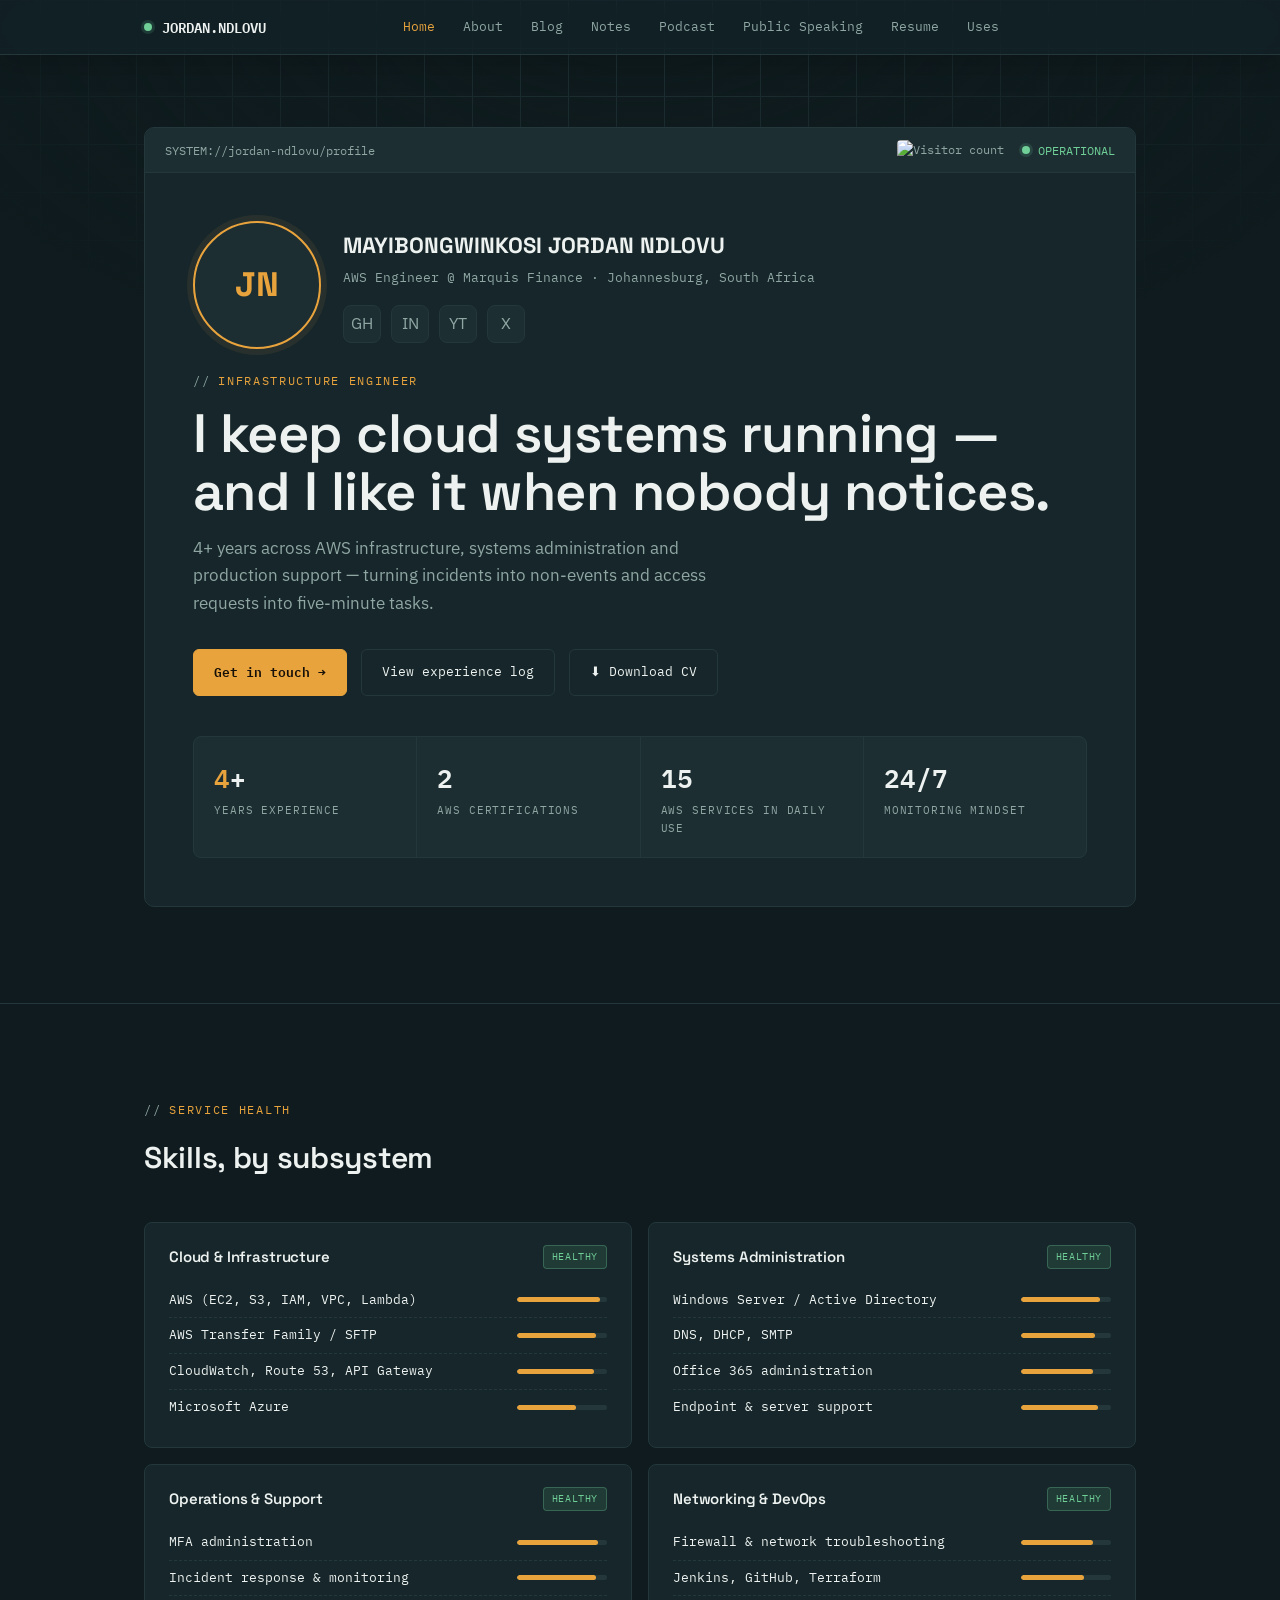
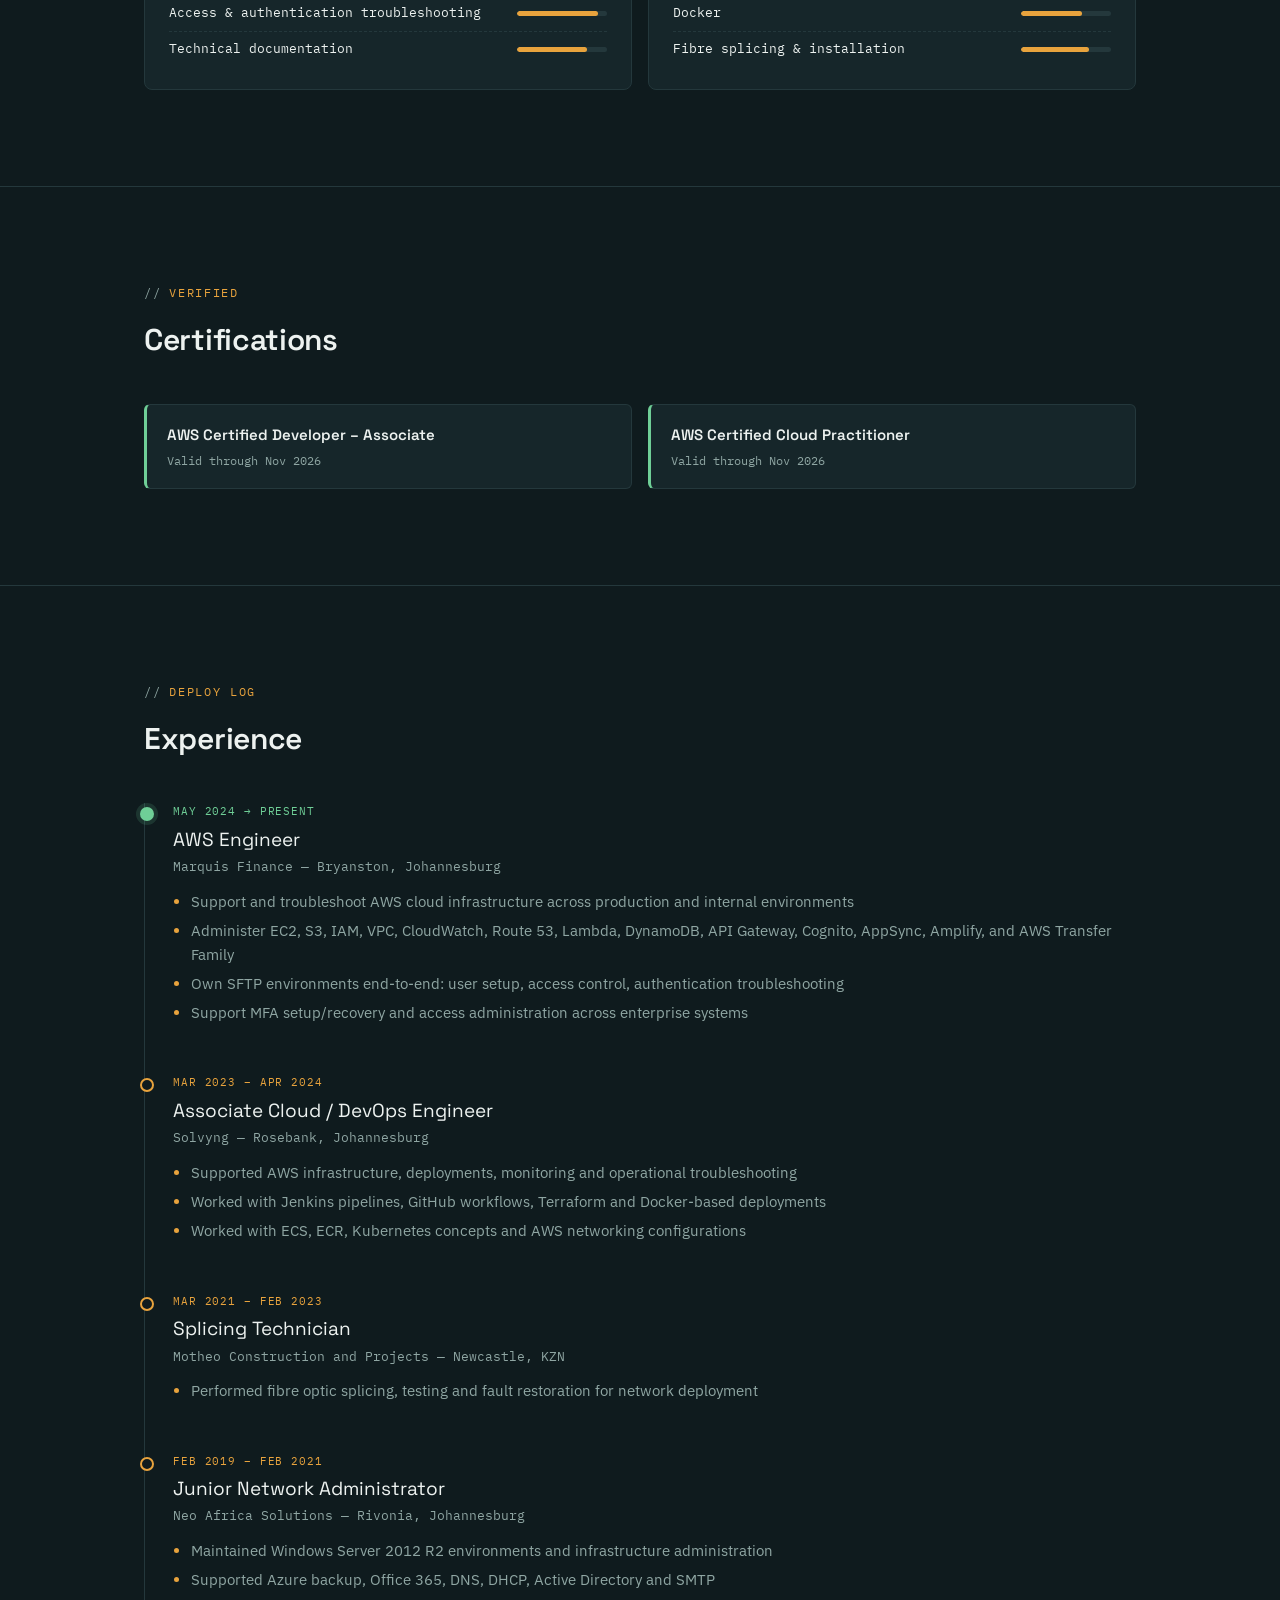
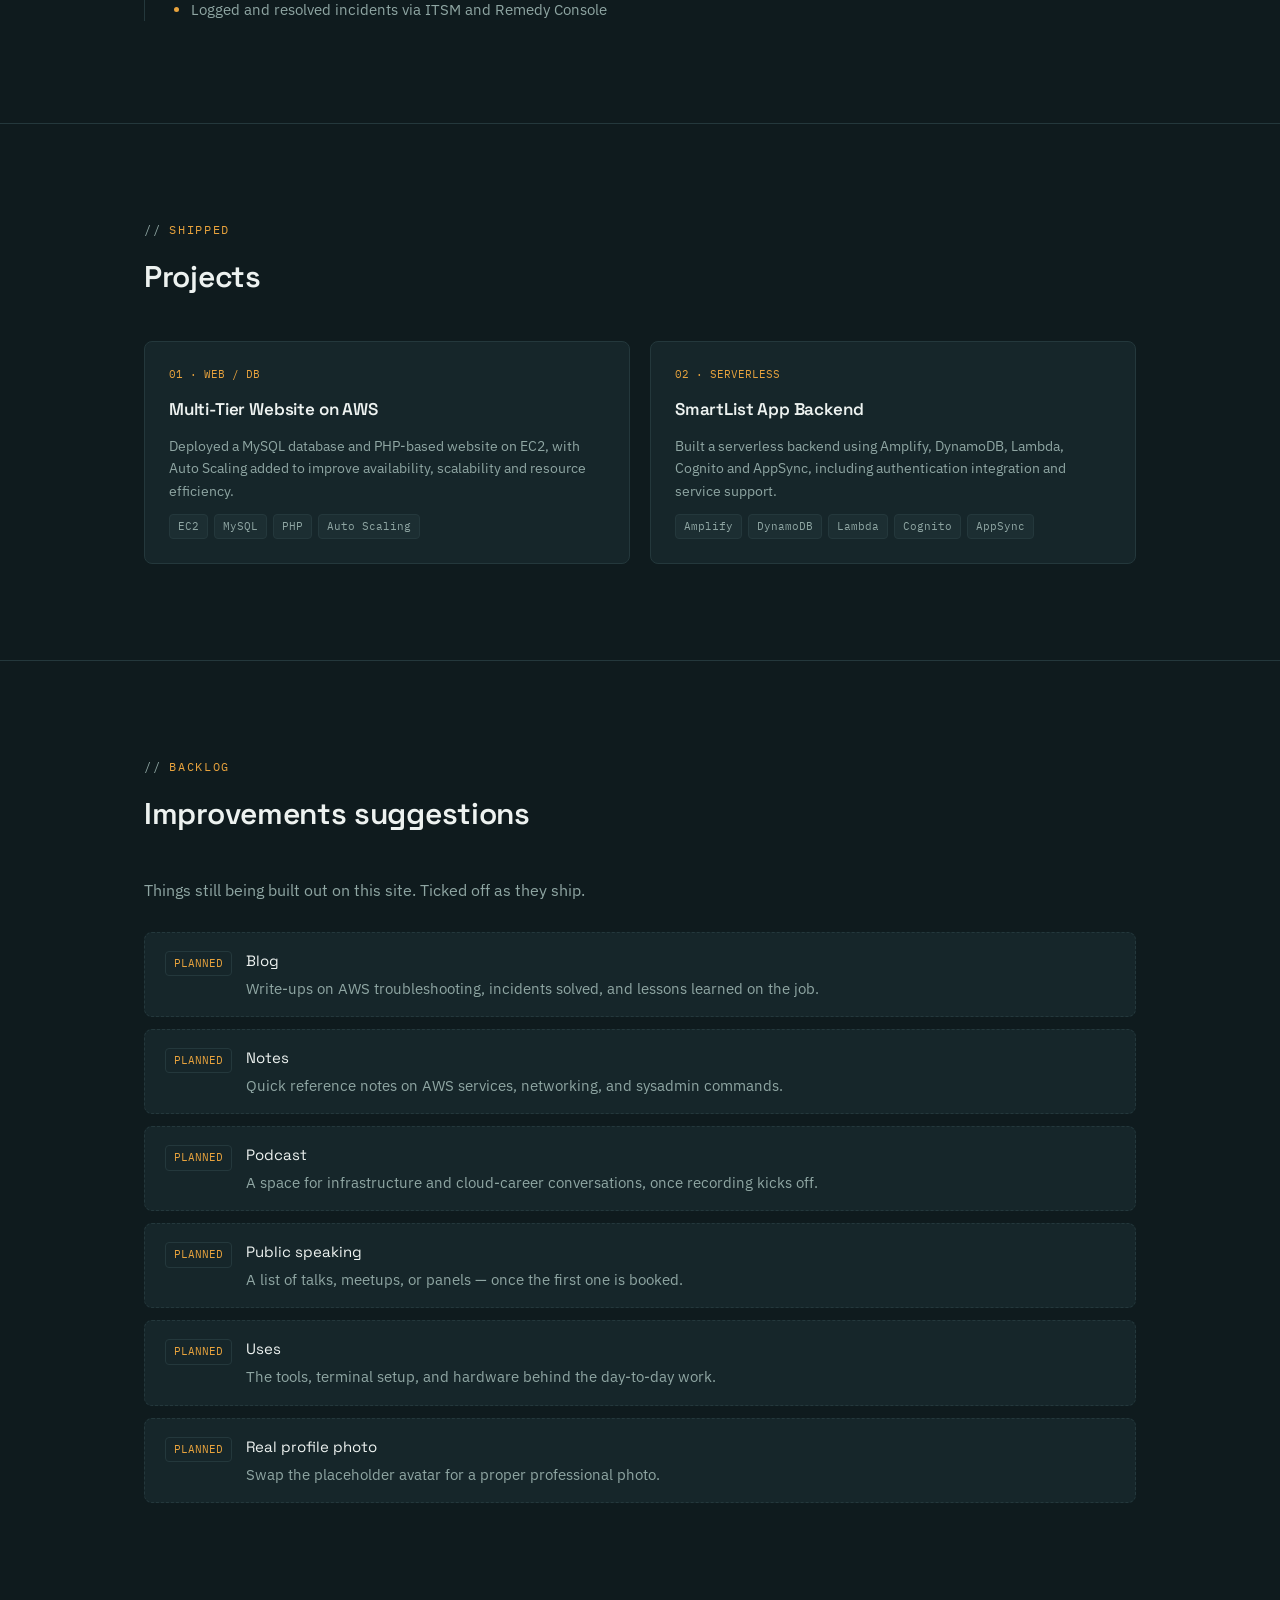
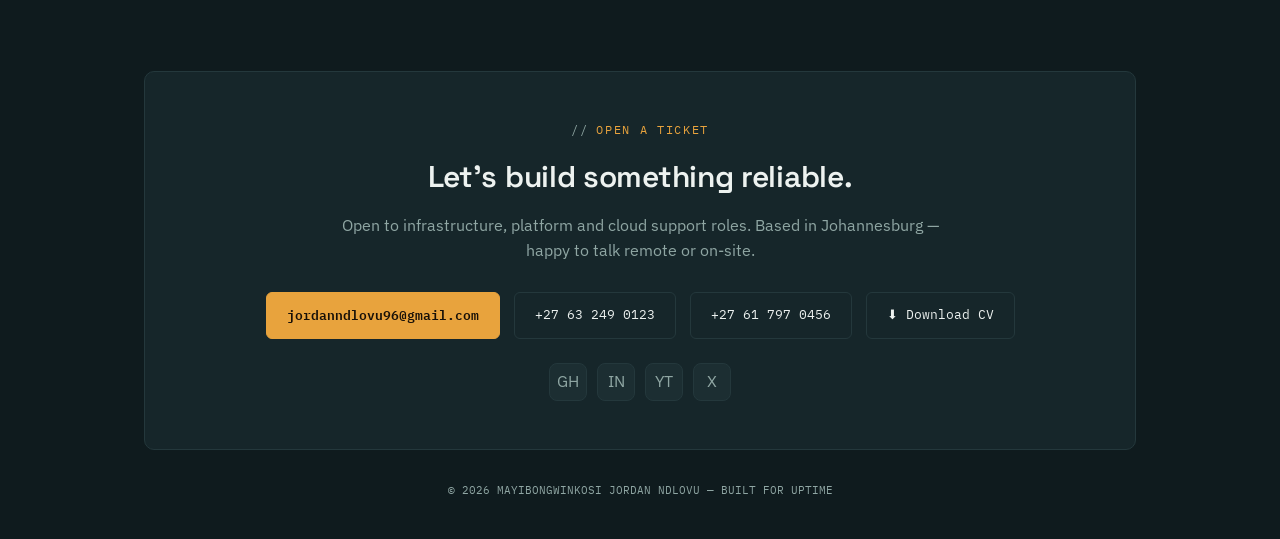
==== commit 5e9ad4f0: "Refactor header and navigation in index.html Replaced the header and navigation structure in index.h" ====
--- a/index.html
+++ b/index.html
@@ -10,24 +10,9 @@
 </head>
 <body>
 
-<div class="boot-overlay" id="bootOverlay" aria-hidden="true">
-  <div class="boot-lines" id="bootLines">
-    <div class="boot-line">[<span class="ok">&nbsp;OK&nbsp;</span>] Initializing JordanOS kernel…</div>
-    <div class="boot-line">[<span class="ok">&nbsp;OK&nbsp;</span>] Mounting cloud modules (EC2, S3, IAM, Lambda)…</div>
-    <div class="boot-line">[<span class="ok">&nbsp;OK&nbsp;</span>] Establishing secure session…</div>
-    <div class="boot-line">[<span class="ok">&nbsp;OK&nbsp;</span>] Cloud Operations Console ready.</div>
-  </div>
-</div>
-
 <header>
   <nav>
-    <div class="logo">
-      <span class="dot"></span>
-      <span class="logo-text">
-        <span class="logo-name">JORDANOS</span>
-        <span class="logo-tag">Cloud Operations Console</span>
-      </span>
-    </div>
+    <div class="logo"><span class="dot"></span> JORDAN.NDLOVU</div>
     <div class="navlinks">
       <a href="index.html" class="active">Home</a>
       <a href="about.html">About</a>
@@ -39,13 +24,7 @@
       <a href="uses.html">Uses</a>
     </div>
     <div style="display:flex; align-items:center; gap:14px;">
-      <button class="theme-toggle" aria-label="Toggle light/dark theme">
-        <span class="toggle-track">
-          <svg class="icon-sun" viewBox="0 0 24 24" aria-hidden="true"><circle cx="12" cy="12" r="4.2"/><g stroke="currentColor" stroke-width="1.8" stroke-linecap="round"><line x1="12" y1="1.5" x2="12" y2="4.2"/><line x1="12" y1="19.8" x2="12" y2="22.5"/><line x1="1.5" y1="12" x2="4.2" y2="12"/><line x1="19.8" y1="12" x2="22.5" y2="12"/><line x1="4.4" y1="4.4" x2="6.3" y2="6.3"/><line x1="17.7" y1="17.7" x2="19.6" y2="19.6"/><line x1="4.4" y1="19.6" x2="6.3" y2="17.7"/><line x1="17.7" y1="6.3" x2="19.6" y2="4.4"/></g></svg>
-          <svg class="icon-moon" viewBox="0 0 24 24" aria-hidden="true"><path d="M20.5 14.7A8.5 8.5 0 1 1 9.3 3.5a7 7 0 0 0 11.2 11.2z"/></svg>
-          <span class="knob"></span>
-        </span>
-      </button>
+      <button class="theme-toggle" aria-label="Toggle light/dark theme"><span class="knob"></span></button>
       <button class="nav-burger" aria-label="Open menu">☰</button>
     </div>
   </nav>
@@ -55,101 +34,51 @@
   <div class="wrap">
     <div class="panel">
       <div class="panel-bar">
-        <span>SYSTEM://jordanos/profile</span>
+        <span>SYSTEM://jordan-ndlovu/profile</span>
         <span style="display:flex; align-items:center; gap:18px;">
           <img src="https://visitor-badge.laobi.icu/badge?page_id=jordan-ndlovu.github.io&left_color=%2316262a&right_color=%23e8a33d&left_text=visitors" alt="Visitor count" style="height:20px; border-radius:4px; vertical-align:middle;">
           <span class="status-live"><span class="dot"></span> OPERATIONAL</span>
         </span>
       </div>
       <div class="panel-body">
-        <div class="hero-grid">
-          <div class="hero-left">
-            <div class="avatar-row">
-              <div class="avatar-wrap">
-                <!-- Replace this placeholder with: <img src="photo.jpg" alt="Jordan Ndlovu"> -->
-                <span class="initials">JN</span>
-              </div>
-              <div class="name-block">
-                <div class="name-big">MAYIBONGWINKOSI JORDAN NDLOVU</div>
-                <div class="name-sub">AWS Engineer @ Marquis Finance · Johannesburg, South Africa</div>
-                <div class="social-row">
-                  <a class="social-icon" href="https://github.com/jordan-ndlovu" target="_blank" rel="noopener" aria-label="GitHub" title="GitHub">
-                    <svg viewBox="0 0 24 24"><path d="M12 .297c-6.63 0-12 5.373-12 12 0 5.303 3.438 9.8 8.205 11.385.6.113.82-.258.82-.577 0-.285-.01-1.04-.015-2.04-3.338.724-4.042-1.61-4.042-1.61C4.422 18.07 3.633 17.7 3.633 17.7c-1.087-.744.084-.729.084-.729 1.205.084 1.838 1.236 1.838 1.236 1.07 1.835 2.809 1.305 3.495.998.108-.776.417-1.305.76-1.605-2.665-.3-5.466-1.332-5.466-5.93 0-1.31.465-2.38 1.235-3.22-.135-.303-.54-1.523.105-3.176 0 0 1.005-.322 3.3 1.23.96-.267 1.98-.399 3-.405 1.02.006 2.04.138 3 .405 2.28-1.552 3.285-1.23 3.285-1.23.645 1.653.24 2.873.12 3.176.765.84 1.23 1.91 1.23 3.22 0 4.61-2.805 5.625-5.475 5.92.42.36.81 1.096.81 2.22 0 1.606-.015 2.896-.015 3.286 0 .315.21.69.825.57C20.565 22.092 24 17.592 24 12.297c0-6.627-5.373-12-12-12"/></svg>
-                  </a>
-                  <a class="social-icon" href="https://www.linkedin.com/in/mayibongwinkosi-jordan-ndlovu" target="_blank" rel="noopener" aria-label="LinkedIn" title="LinkedIn">
-                    <svg viewBox="0 0 24 24"><path d="M20.447 20.452h-3.554v-5.569c0-1.328-.027-3.037-1.852-3.037-1.853 0-2.136 1.445-2.136 2.939v5.667H9.351V9h3.414v1.561h.046c.477-.9 1.637-1.85 3.37-1.85 3.601 0 4.267 2.37 4.267 5.455v6.286zM5.337 7.433c-1.144 0-2.063-.926-2.063-2.065 0-1.138.92-2.063 2.063-2.063 1.14 0 2.064.925 2.064 2.063 0 1.139-.925 2.065-2.064 2.065zm1.782 13.019H3.555V9h3.564v11.452zM22.225 0H1.771C.792 0 0 .774 0 1.729v20.542C0 23.227.792 24 1.771 24h20.451C23.2 24 24 23.227 24 22.271V1.729C24 .774 23.2 0 22.222 0h.003z"/></svg>
-                  </a>
-                  <a class="social-icon" href="#" target="_blank" rel="noopener" aria-label="YouTube" title="YouTube">
-                    <svg viewBox="0 0 24 24"><path d="M23.498 6.186a2.994 2.994 0 0 0-2.107-2.12C19.505 3.545 12 3.545 12 3.545s-7.505 0-9.391.521a2.994 2.994 0 0 0-2.107 2.12A31.06 31.06 0 0 0 0 12a31.06 31.06 0 0 0 .502 5.814 2.994 2.994 0 0 0 2.107 2.12c1.886.521 9.391.521 9.391.521s7.505 0 9.391-.521a2.994 2.994 0 0 0 2.107-2.12A31.06 31.06 0 0 0 24 12a31.06 31.06 0 0 0-.502-5.814zM9.545 15.568V8.432L15.818 12z"/></svg>
-                  </a>
-                  <a class="social-icon" href="#" target="_blank" rel="noopener" aria-label="X" title="X">
-                    <svg viewBox="0 0 24 24"><path d="M18.244 2.25h3.308l-7.227 8.26 8.502 11.24H16.17l-5.214-6.817L4.99 21.75H1.68l7.73-8.835L1.254 2.25H8.08l4.713 6.231zm-1.161 17.52h1.833L7.084 4.126H5.117z"/></svg>
-                  </a>
-                  <a class="social-icon" href="https://www.credly.com/users/mayibongwinkosi-jordan-ndlovu/badges/credly" target="_blank" rel="noopener" aria-label="Credly badges" title="Credly">
-                    <svg viewBox="0 0 24 24"><path d="M12 1.5 3 5.75v6.5c0 5.75 3.9 9.94 9 10.75 5.1-.81 9-5 9-10.75v-6.5L12 1.5zm0 2.24 7.5 3.55v5.46c0 4.63-3.02 7.87-7.5 8.73-4.48-.86-7.5-4.1-7.5-8.73V7.29L12 3.74zM12 6l-4.5 2.1v3.4c0 2.9 1.9 4.98 4.5 5.5 2.6-.52 4.5-2.6 4.5-5.5V8.1L12 6zm-1.1 7.2L8.6 10.9l1.06-1.06 1.24 1.24 3.44-3.44 1.06 1.06-4.5 4.5z"/></svg>
-                  </a>
-                  <a class="social-icon" href="https://medium.com/@jordanndlovu96" target="_blank" rel="noopener" aria-label="Medium blog" title="Medium">
-                    <svg viewBox="0 0 24 24"><path d="M13.54 12a6.8 6.8 0 0 1-6.77 6.82A6.8 6.8 0 0 1 0 12a6.8 6.8 0 0 1 6.77-6.82A6.8 6.8 0 0 1 13.54 12zM20.96 12c0 3.54-1.51 6.42-3.38 6.42-1.87 0-3.39-2.88-3.39-6.42s1.52-6.42 3.39-6.42c1.87 0 3.38 2.88 3.38 6.42M24 12c0 3.17-.53 5.75-1.19 5.75-.66 0-1.19-2.58-1.19-5.75s.53-5.75 1.19-5.75C23.47 6.25 24 8.83 24 12z"/></svg>
-                  </a>
-                </div>
-              </div>
-            </div>
-
-            <div class="eyebrow">Infrastructure Engineer</div>
-            <h1>I keep cloud systems running&nbsp;— <br>and I like it when nobody notices.</h1>
-            <p class="lead">4+ years across AWS infrastructure, systems administration and production support — turning incidents into non-events and access requests into five-minute tasks.</p>
-
-            <div class="cta-row">
-              <a class="btn btn-primary" href="#contact">Get in touch →</a>
-              <a class="btn btn-ghost" href="#experience">View experience log</a>
-              <a class="btn btn-ghost" href="Jordan_Ndlovu_CV.pdf" download>⬇ Download CV</a>
-            </div>
-
-            <div class="metrics">
-              <div class="metric"><div class="val"><span>4</span>+</div><div class="label">Years experience</div></div>
-              <div class="metric"><div class="val">4</div><div class="label">Certifications</div></div>
-              <div class="metric"><div class="val">15</div><div class="label">AWS services in daily use</div></div>
-              <div class="metric"><div class="val">24/7</div><div class="label">Monitoring mindset</div></div>
+        <div class="avatar-row">
+          <div class="avatar-wrap">
+            <!-- Replace this placeholder with: <img src="photo.jpg" alt="Jordan Ndlovu"> -->
+            <span class="initials">JN</span>
+          </div>
+          <div class="name-block">
+            <div class="name-big">MAYIBONGWINKOSI JORDAN NDLOVU</div>
+            <div class="name-sub">AWS Engineer @ Marquis Finance · Johannesburg, South Africa</div>
+            <div class="social-row">
+              <a class="social-icon" href="https://github.com/jordan-ndlovu" target="_blank" rel="noopener" aria-label="GitHub" title="GitHub">GH</a>
+              <a class="social-icon" href="https://linkedin.com/in/-jordan-ndlovu" target="_blank" rel="noopener" aria-label="LinkedIn" title="LinkedIn">IN</a>
+              <a class="social-icon" href="#" target="_blank" rel="noopener" aria-label="YouTube" title="YouTube">YT</a>
+              <a class="social-icon" href="#" target="_blank" rel="noopener" aria-label="X" title="X">X</a>
             </div>
           </div>
-
-          <div class="hero-right">
-            <div class="operations-console reveal">
-              <div class="console-header">
-                <span>OPERATIONS CONSOLE</span>
-                <span class="console-live">● LIVE</span>
-              </div>
-              <div class="console-body">
-                <div class="console-row">
-                  <span>Status</span>
-                  <strong class="healthy">Operational</strong>
-                </div>
-                <div class="console-row">
-                  <span>Response time</span>
-                  <strong>&lt; 15 min</strong>
-                </div>
-                <div class="console-row">
-                  <span>Region</span>
-                  <strong>af-south-1 · Johannesburg</strong>
-                </div>
-                <div class="console-row">
-                  <span>Uptime (career)</span>
-                  <strong>4+ yrs</strong>
-                </div>
-                <div class="console-status">
-                  <div class="available">OPEN TO NEW OPPORTUNITIES</div>
-                </div>
-              </div>
-              <div class="console-footer">Last deployed: this week</div>
-            </div>
-          </div>
-        </div>
-      </div>
-    </div>
-  </div>
-</section>
-
-<section>
+        </div>
+
+        <div class="eyebrow">Infrastructure Engineer</div>
+        <h1>I keep cloud systems running&nbsp;— <br>and I like it when nobody notices.</h1>
+        <p class="lead">4+ years across AWS infrastructure, systems administration and production support — turning incidents into non-events and access requests into five-minute tasks.</p>
+
+        <div class="cta-row">
+          <a class="btn btn-primary" href="#contact">Get in touch →</a>
+          <a class="btn btn-ghost" href="#experience">View experience log</a>
+          <a class="btn btn-ghost" href="Jordan_Ndlovu_CV.pdf" download>⬇ Download CV</a>
+        </div>
+
+        <div class="metrics">
+          <div class="metric"><div class="val"><span>4</span>+</div><div class="label">Years experience</div></div>
+          <div class="metric"><div class="val">2</div><div class="label">AWS certifications</div></div>
+          <div class="metric"><div class="val">15</div><div class="label">AWS services in daily use</div></div>
+          <div class="metric"><div class="val">24/7</div><div class="label">Monitoring mindset</div></div>
+        </div>
+      </div>
+    </div>
+  </div>
+</section>
+<section id="skills">
   <div class="wrap">
     <div class="eyebrow reveal">Service health</div>
     <h2 class="reveal">Skills, by subsystem</h2>
@@ -207,17 +136,6 @@
         <div class="name">AWS Certified Cloud Practitioner</div>
         <div class="meta">Valid through Nov 2026</div>
       </div>
-      <div class="cert reveal">
-        <div class="name">Claude 101</div>
-        <div class="meta">Completed Jul 2026</div>
-      </div>
-      <div class="cert reveal">
-        <div class="name">Claude Code 101</div>
-        <div class="meta">Completed Jul 2026</div>
-      </div>
-    </div>
-    <div class="reveal" style="margin-top:20px;">
-      <a class="btn btn-ghost" href="https://www.credly.com/users/mayibongwinkosi-jordan-ndlovu/badges/credly" target="_blank" rel="noopener">View verified badges on Credly ↗</a>
     </div>
   </div>
 </section>
@@ -361,24 +279,10 @@
         <a class="btn btn-ghost" href="Jordan_Ndlovu_CV.pdf" download>⬇ Download CV</a>
       </div>
       <div class="social-row" style="justify-content:center; margin-top:24px;">
-        <a class="social-icon" href="https://github.com/jordan-ndlovu" target="_blank" rel="noopener" aria-label="GitHub" title="GitHub">
-          <svg viewBox="0 0 24 24"><path d="M12 .297c-6.63 0-12 5.373-12 12 0 5.303 3.438 9.8 8.205 11.385.6.113.82-.258.82-.577 0-.285-.01-1.04-.015-2.04-3.338.724-4.042-1.61-4.042-1.61C4.422 18.07 3.633 17.7 3.633 17.7c-1.087-.744.084-.729.084-.729 1.205.084 1.838 1.236 1.838 1.236 1.07 1.835 2.809 1.305 3.495.998.108-.776.417-1.305.76-1.605-2.665-.3-5.466-1.332-5.466-5.93 0-1.31.465-2.38 1.235-3.22-.135-.303-.54-1.523.105-3.176 0 0 1.005-.322 3.3 1.23.96-.267 1.98-.399 3-.405 1.02.006 2.04.138 3 .405 2.28-1.552 3.285-1.23 3.285-1.23.645 1.653.24 2.873.12 3.176.765.84 1.23 1.91 1.23 3.22 0 4.61-2.805 5.625-5.475 5.92.42.36.81 1.096.81 2.22 0 1.606-.015 2.896-.015 3.286 0 .315.21.69.825.57C20.565 22.092 24 17.592 24 12.297c0-6.627-5.373-12-12-12"/></svg>
-        </a>
-        <a class="social-icon" href="https://www.linkedin.com/in/mayibongwinkosi-jordan-ndlovu" target="_blank" rel="noopener" aria-label="LinkedIn" title="LinkedIn">
-          <svg viewBox="0 0 24 24"><path d="M20.447 20.452h-3.554v-5.569c0-1.328-.027-3.037-1.852-3.037-1.853 0-2.136 1.445-2.136 2.939v5.667H9.351V9h3.414v1.561h.046c.477-.9 1.637-1.85 3.37-1.85 3.601 0 4.267 2.37 4.267 5.455v6.286zM5.337 7.433c-1.144 0-2.063-.926-2.063-2.065 0-1.138.92-2.063 2.063-2.063 1.14 0 2.064.925 2.064 2.063 0 1.139-.925 2.065-2.064 2.065zm1.782 13.019H3.555V9h3.564v11.452zM22.225 0H1.771C.792 0 0 .774 0 1.729v20.542C0 23.227.792 24 1.771 24h20.451C23.2 24 24 23.227 24 22.271V1.729C24 .774 23.2 0 22.222 0h.003z"/></svg>
-        </a>
-        <a class="social-icon" href="#" target="_blank" rel="noopener" aria-label="YouTube" title="YouTube">
-          <svg viewBox="0 0 24 24"><path d="M23.498 6.186a2.994 2.994 0 0 0-2.107-2.12C19.505 3.545 12 3.545 12 3.545s-7.505 0-9.391.521a2.994 2.994 0 0 0-2.107 2.12A31.06 31.06 0 0 0 0 12a31.06 31.06 0 0 0 .502 5.814 2.994 2.994 0 0 0 2.107 2.12c1.886.521 9.391.521 9.391.521s7.505 0 9.391-.521a2.994 2.994 0 0 0 2.107-2.12A31.06 31.06 0 0 0 24 12a31.06 31.06 0 0 0-.502-5.814zM9.545 15.568V8.432L15.818 12z"/></svg>
-        </a>
-        <a class="social-icon" href="#" target="_blank" rel="noopener" aria-label="X" title="X">
-          <svg viewBox="0 0 24 24"><path d="M18.244 2.25h3.308l-7.227 8.26 8.502 11.24H16.17l-5.214-6.817L4.99 21.75H1.68l7.73-8.835L1.254 2.25H8.08l4.713 6.231zm-1.161 17.52h1.833L7.084 4.126H5.117z"/></svg>
-        </a>
-        <a class="social-icon" href="https://www.credly.com/users/mayibongwinkosi-jordan-ndlovu/badges/credly" target="_blank" rel="noopener" aria-label="Credly badges" title="Credly">
-          <svg viewBox="0 0 24 24"><path d="M12 1.5 3 5.75v6.5c0 5.75 3.9 9.94 9 10.75 5.1-.81 9-5 9-10.75v-6.5L12 1.5zm0 2.24 7.5 3.55v5.46c0 4.63-3.02 7.87-7.5 8.73-4.48-.86-7.5-4.1-7.5-8.73V7.29L12 3.74zM12 6l-4.5 2.1v3.4c0 2.9 1.9 4.98 4.5 5.5 2.6-.52 4.5-2.6 4.5-5.5V8.1L12 6zm-1.1 7.2L8.6 10.9l1.06-1.06 1.24 1.24 3.44-3.44 1.06 1.06-4.5 4.5z"/></svg>
-        </a>
-        <a class="social-icon" href="https://medium.com/@jordanndlovu96" target="_blank" rel="noopener" aria-label="Medium blog" title="Medium">
-          <svg viewBox="0 0 24 24"><path d="M13.54 12a6.8 6.8 0 0 1-6.77 6.82A6.8 6.8 0 0 1 0 12a6.8 6.8 0 0 1 6.77-6.82A6.8 6.8 0 0 1 13.54 12zM20.96 12c0 3.54-1.51 6.42-3.38 6.42-1.87 0-3.39-2.88-3.39-6.42s1.52-6.42 3.39-6.42c1.87 0 3.38 2.88 3.38 6.42M24 12c0 3.17-.53 5.75-1.19 5.75-.66 0-1.19-2.58-1.19-5.75s.53-5.75 1.19-5.75C23.47 6.25 24 8.83 24 12z"/></svg>
-        </a>
+        <a class="social-icon" href="https://github.com/jordan-ndlovu" target="_blank" rel="noopener" aria-label="GitHub" title="GitHub">GH</a>
+        <a class="social-icon" href="https://linkedin.com/in/-jordan-ndlovu" target="_blank" rel="noopener" aria-label="LinkedIn" title="LinkedIn">IN</a>
+        <a class="social-icon" href="#" target="_blank" rel="noopener" aria-label="YouTube" title="YouTube">YT</a>
+        <a class="social-icon" href="#" target="_blank" rel="noopener" aria-label="X" title="X">X</a>
       </div>
     </div>
     <div class="foot-meta">© 2026 MAYIBONGWINKOSI JORDAN NDLOVU — BUILT FOR UPTIME</div>
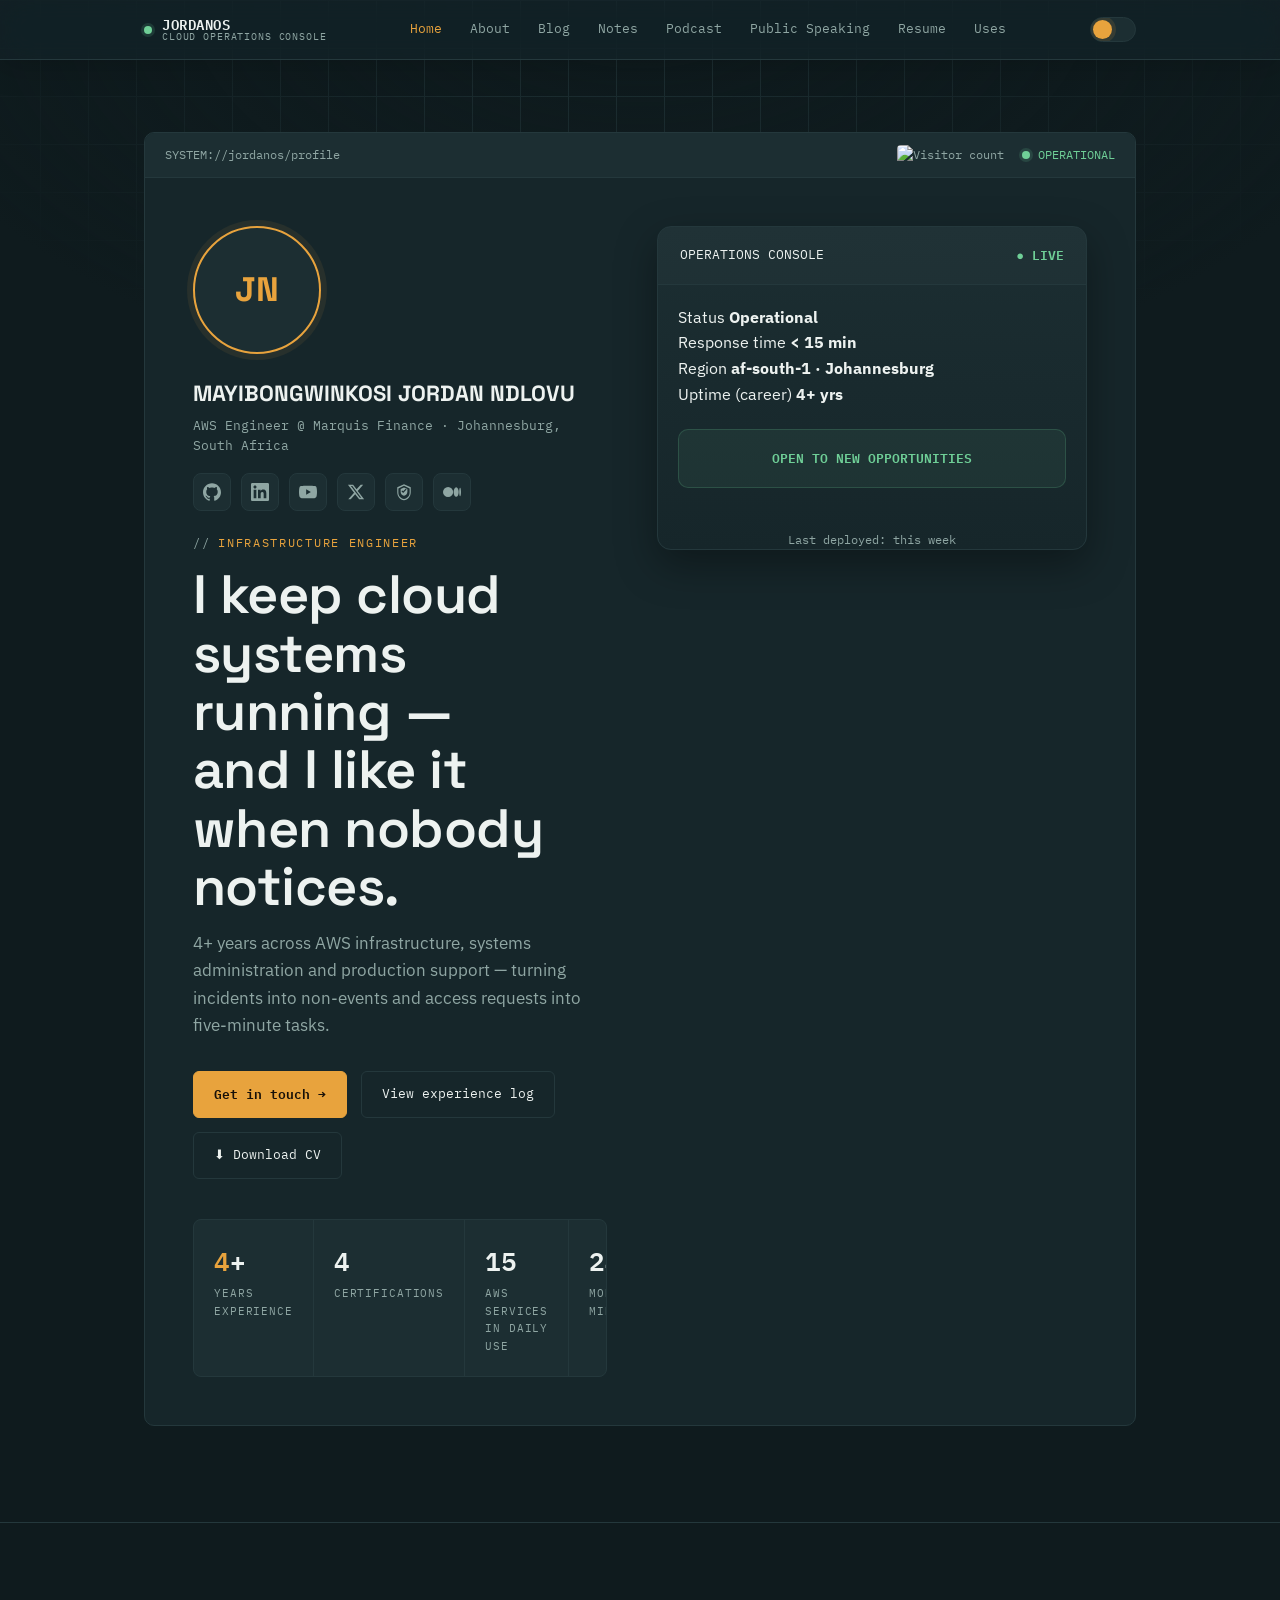
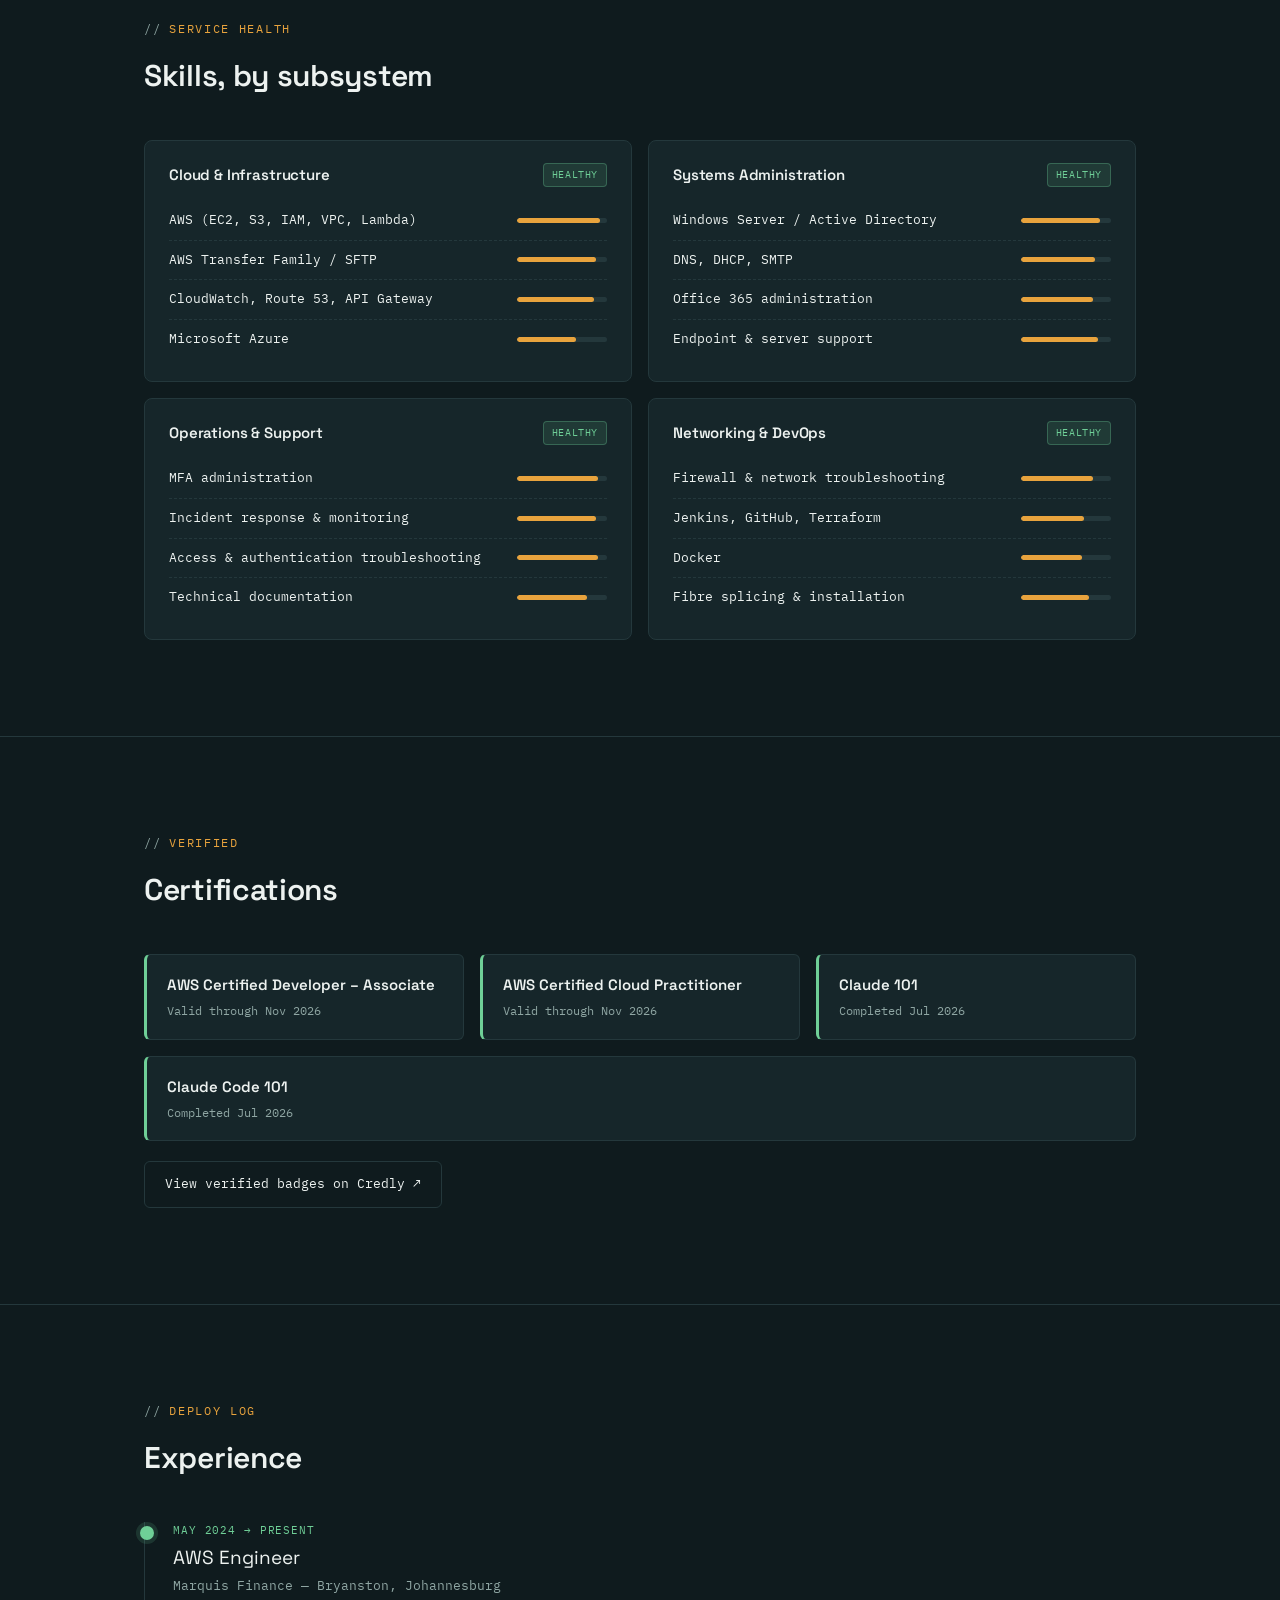
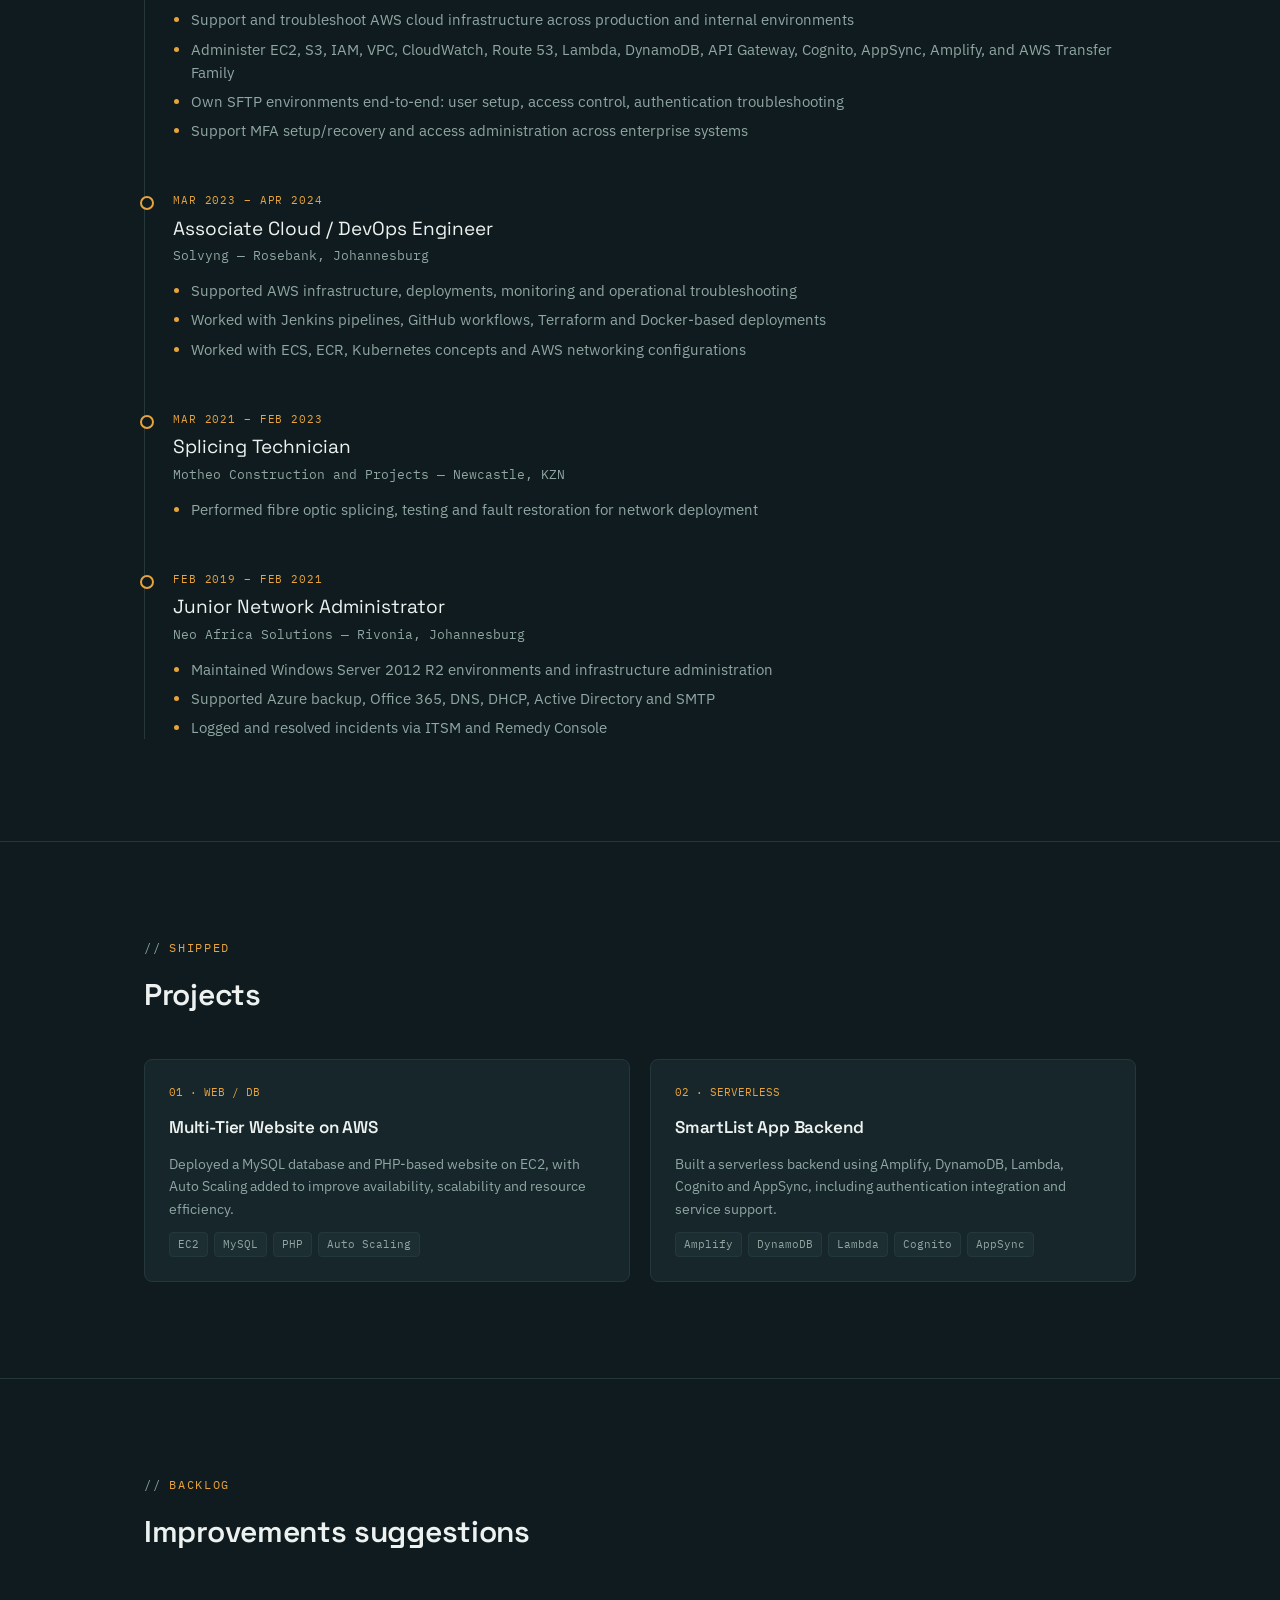
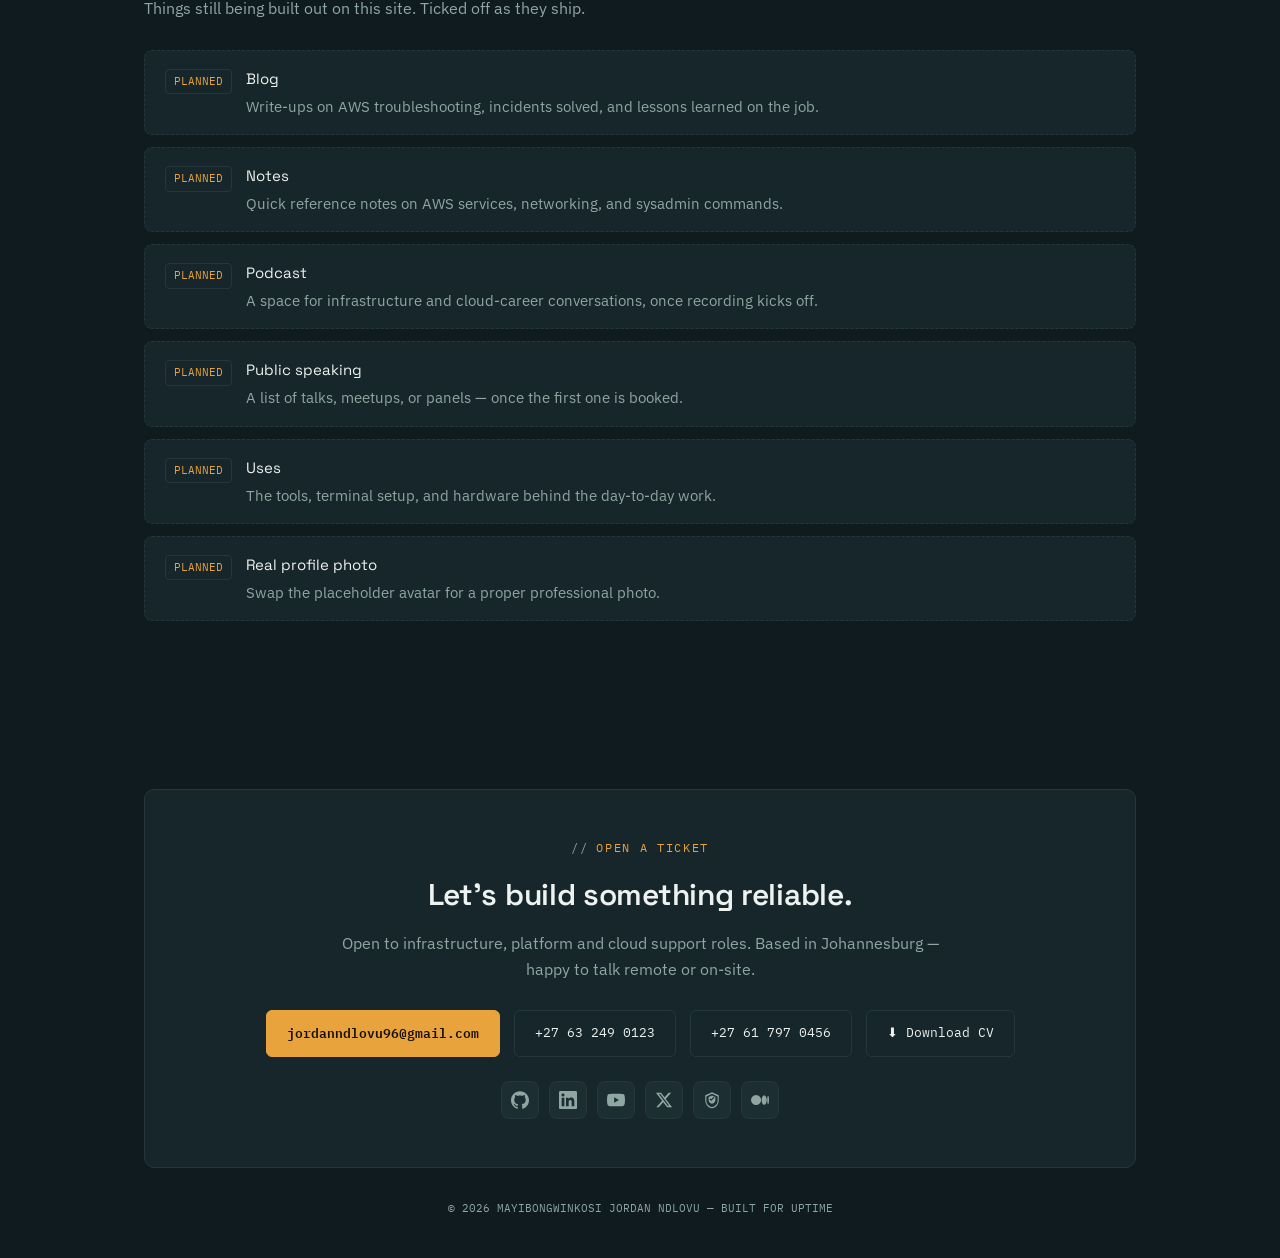
==== commit f85d8a42: "Enhance index.html with boot overlay and logo updates" ====
--- a/index.html
+++ b/index.html
@@ -10,9 +10,24 @@
 </head>
 <body>
 
+<div class="boot-overlay" id="bootOverlay" aria-hidden="true">
+  <div class="boot-lines" id="bootLines">
+    <div class="boot-line">[<span class="ok">&nbsp;OK&nbsp;</span>] Initializing JordanOS kernel…</div>
+    <div class="boot-line">[<span class="ok">&nbsp;OK&nbsp;</span>] Mounting cloud modules (EC2, S3, IAM, Lambda)…</div>
+    <div class="boot-line">[<span class="ok">&nbsp;OK&nbsp;</span>] Establishing secure session…</div>
+    <div class="boot-line">[<span class="ok">&nbsp;OK&nbsp;</span>] Cloud Operations Console ready.</div>
+  </div>
+</div>
+
 <header>
   <nav>
-    <div class="logo"><span class="dot"></span> JORDAN.NDLOVU</div>
+    <div class="logo">
+      <span class="dot"></span>
+      <span class="logo-text">
+        <span class="logo-name">JORDANOS</span>
+        <span class="logo-tag">Cloud Operations Console</span>
+      </span>
+    </div>
     <div class="navlinks">
       <a href="index.html" class="active">Home</a>
       <a href="about.html">About</a>
@@ -24,7 +39,13 @@
       <a href="uses.html">Uses</a>
     </div>
     <div style="display:flex; align-items:center; gap:14px;">
-      <button class="theme-toggle" aria-label="Toggle light/dark theme"><span class="knob"></span></button>
+      <button class="theme-toggle" aria-label="Toggle light/dark theme">
+        <span class="toggle-track">
+          <svg class="icon-sun" viewBox="0 0 24 24" aria-hidden="true"><circle cx="12" cy="12" r="4.2"/><g stroke="currentColor" stroke-width="1.8" stroke-linecap="round"><line x1="12" y1="1.5" x2="12" y2="4.2"/><line x1="12" y1="19.8" x2="12" y2="22.5"/><line x1="1.5" y1="12" x2="4.2" y2="12"/><line x1="19.8" y1="12" x2="22.5" y2="12"/><line x1="4.4" y1="4.4" x2="6.3" y2="6.3"/><line x1="17.7" y1="17.7" x2="19.6" y2="19.6"/><line x1="4.4" y1="19.6" x2="6.3" y2="17.7"/><line x1="17.7" y1="6.3" x2="19.6" y2="4.4"/></g></svg>
+          <svg class="icon-moon" viewBox="0 0 24 24" aria-hidden="true"><path d="M20.5 14.7A8.5 8.5 0 1 1 9.3 3.5a7 7 0 0 0 11.2 11.2z"/></svg>
+          <span class="knob"></span>
+        </span>
+      </button>
       <button class="nav-burger" aria-label="Open menu">☰</button>
     </div>
   </nav>
@@ -34,51 +55,101 @@
   <div class="wrap">
     <div class="panel">
       <div class="panel-bar">
-        <span>SYSTEM://jordan-ndlovu/profile</span>
+        <span>SYSTEM://jordanos/profile</span>
         <span style="display:flex; align-items:center; gap:18px;">
           <img src="https://visitor-badge.laobi.icu/badge?page_id=jordan-ndlovu.github.io&left_color=%2316262a&right_color=%23e8a33d&left_text=visitors" alt="Visitor count" style="height:20px; border-radius:4px; vertical-align:middle;">
           <span class="status-live"><span class="dot"></span> OPERATIONAL</span>
         </span>
       </div>
       <div class="panel-body">
-        <div class="avatar-row">
-          <div class="avatar-wrap">
-            <!-- Replace this placeholder with: <img src="photo.jpg" alt="Jordan Ndlovu"> -->
-            <span class="initials">JN</span>
-          </div>
-          <div class="name-block">
-            <div class="name-big">MAYIBONGWINKOSI JORDAN NDLOVU</div>
-            <div class="name-sub">AWS Engineer @ Marquis Finance · Johannesburg, South Africa</div>
-            <div class="social-row">
-              <a class="social-icon" href="https://github.com/jordan-ndlovu" target="_blank" rel="noopener" aria-label="GitHub" title="GitHub">GH</a>
-              <a class="social-icon" href="https://linkedin.com/in/-jordan-ndlovu" target="_blank" rel="noopener" aria-label="LinkedIn" title="LinkedIn">IN</a>
-              <a class="social-icon" href="#" target="_blank" rel="noopener" aria-label="YouTube" title="YouTube">YT</a>
-              <a class="social-icon" href="#" target="_blank" rel="noopener" aria-label="X" title="X">X</a>
+        <div class="hero-grid">
+          <div class="hero-left">
+            <div class="avatar-row">
+              <div class="avatar-wrap">
+                <!-- Replace this placeholder with: <img src="photo.jpg" alt="Jordan Ndlovu"> -->
+                <span class="initials">JN</span>
+              </div>
+              <div class="name-block">
+                <div class="name-big">MAYIBONGWINKOSI JORDAN NDLOVU</div>
+                <div class="name-sub">AWS Engineer @ Marquis Finance · Johannesburg, South Africa</div>
+                <div class="social-row">
+                  <a class="social-icon" href="https://github.com/jordan-ndlovu" target="_blank" rel="noopener" aria-label="GitHub" title="GitHub">
+                    <svg viewBox="0 0 24 24"><path d="M12 .297c-6.63 0-12 5.373-12 12 0 5.303 3.438 9.8 8.205 11.385.6.113.82-.258.82-.577 0-.285-.01-1.04-.015-2.04-3.338.724-4.042-1.61-4.042-1.61C4.422 18.07 3.633 17.7 3.633 17.7c-1.087-.744.084-.729.084-.729 1.205.084 1.838 1.236 1.838 1.236 1.07 1.835 2.809 1.305 3.495.998.108-.776.417-1.305.76-1.605-2.665-.3-5.466-1.332-5.466-5.93 0-1.31.465-2.38 1.235-3.22-.135-.303-.54-1.523.105-3.176 0 0 1.005-.322 3.3 1.23.96-.267 1.98-.399 3-.405 1.02.006 2.04.138 3 .405 2.28-1.552 3.285-1.23 3.285-1.23.645 1.653.24 2.873.12 3.176.765.84 1.23 1.91 1.23 3.22 0 4.61-2.805 5.625-5.475 5.92.42.36.81 1.096.81 2.22 0 1.606-.015 2.896-.015 3.286 0 .315.21.69.825.57C20.565 22.092 24 17.592 24 12.297c0-6.627-5.373-12-12-12"/></svg>
+                  </a>
+                  <a class="social-icon" href="https://www.linkedin.com/in/mayibongwinkosi-jordan-ndlovu" target="_blank" rel="noopener" aria-label="LinkedIn" title="LinkedIn">
+                    <svg viewBox="0 0 24 24"><path d="M20.447 20.452h-3.554v-5.569c0-1.328-.027-3.037-1.852-3.037-1.853 0-2.136 1.445-2.136 2.939v5.667H9.351V9h3.414v1.561h.046c.477-.9 1.637-1.85 3.37-1.85 3.601 0 4.267 2.37 4.267 5.455v6.286zM5.337 7.433c-1.144 0-2.063-.926-2.063-2.065 0-1.138.92-2.063 2.063-2.063 1.14 0 2.064.925 2.064 2.063 0 1.139-.925 2.065-2.064 2.065zm1.782 13.019H3.555V9h3.564v11.452zM22.225 0H1.771C.792 0 0 .774 0 1.729v20.542C0 23.227.792 24 1.771 24h20.451C23.2 24 24 23.227 24 22.271V1.729C24 .774 23.2 0 22.222 0h.003z"/></svg>
+                  </a>
+                  <a class="social-icon" href="#" target="_blank" rel="noopener" aria-label="YouTube" title="YouTube">
+                    <svg viewBox="0 0 24 24"><path d="M23.498 6.186a2.994 2.994 0 0 0-2.107-2.12C19.505 3.545 12 3.545 12 3.545s-7.505 0-9.391.521a2.994 2.994 0 0 0-2.107 2.12A31.06 31.06 0 0 0 0 12a31.06 31.06 0 0 0 .502 5.814 2.994 2.994 0 0 0 2.107 2.12c1.886.521 9.391.521 9.391.521s7.505 0 9.391-.521a2.994 2.994 0 0 0 2.107-2.12A31.06 31.06 0 0 0 24 12a31.06 31.06 0 0 0-.502-5.814zM9.545 15.568V8.432L15.818 12z"/></svg>
+                  </a>
+                  <a class="social-icon" href="#" target="_blank" rel="noopener" aria-label="X" title="X">
+                    <svg viewBox="0 0 24 24"><path d="M18.244 2.25h3.308l-7.227 8.26 8.502 11.24H16.17l-5.214-6.817L4.99 21.75H1.68l7.73-8.835L1.254 2.25H8.08l4.713 6.231zm-1.161 17.52h1.833L7.084 4.126H5.117z"/></svg>
+                  </a>
+                  <a class="social-icon" href="https://www.credly.com/users/mayibongwinkosi-jordan-ndlovu/badges/credly" target="_blank" rel="noopener" aria-label="Credly badges" title="Credly">
+                    <svg viewBox="0 0 24 24"><path d="M12 1.5 3 5.75v6.5c0 5.75 3.9 9.94 9 10.75 5.1-.81 9-5 9-10.75v-6.5L12 1.5zm0 2.24 7.5 3.55v5.46c0 4.63-3.02 7.87-7.5 8.73-4.48-.86-7.5-4.1-7.5-8.73V7.29L12 3.74zM12 6l-4.5 2.1v3.4c0 2.9 1.9 4.98 4.5 5.5 2.6-.52 4.5-2.6 4.5-5.5V8.1L12 6zm-1.1 7.2L8.6 10.9l1.06-1.06 1.24 1.24 3.44-3.44 1.06 1.06-4.5 4.5z"/></svg>
+                  </a>
+                  <a class="social-icon" href="https://medium.com/@jordanndlovu96" target="_blank" rel="noopener" aria-label="Medium blog" title="Medium">
+                    <svg viewBox="0 0 24 24"><path d="M13.54 12a6.8 6.8 0 0 1-6.77 6.82A6.8 6.8 0 0 1 0 12a6.8 6.8 0 0 1 6.77-6.82A6.8 6.8 0 0 1 13.54 12zM20.96 12c0 3.54-1.51 6.42-3.38 6.42-1.87 0-3.39-2.88-3.39-6.42s1.52-6.42 3.39-6.42c1.87 0 3.38 2.88 3.38 6.42M24 12c0 3.17-.53 5.75-1.19 5.75-.66 0-1.19-2.58-1.19-5.75s.53-5.75 1.19-5.75C23.47 6.25 24 8.83 24 12z"/></svg>
+                  </a>
+                </div>
+              </div>
+            </div>
+
+            <div class="eyebrow">Infrastructure Engineer</div>
+            <h1>I keep cloud systems running&nbsp;— <br>and I like it when nobody notices.</h1>
+            <p class="lead">4+ years across AWS infrastructure, systems administration and production support — turning incidents into non-events and access requests into five-minute tasks.</p>
+
+            <div class="cta-row">
+              <a class="btn btn-primary" href="#contact">Get in touch →</a>
+              <a class="btn btn-ghost" href="#experience">View experience log</a>
+              <a class="btn btn-ghost" href="Jordan_Ndlovu_CV.pdf" download>⬇ Download CV</a>
+            </div>
+
+            <div class="metrics">
+              <div class="metric"><div class="val"><span>4</span>+</div><div class="label">Years experience</div></div>
+              <div class="metric"><div class="val">4</div><div class="label">Certifications</div></div>
+              <div class="metric"><div class="val">15</div><div class="label">AWS services in daily use</div></div>
+              <div class="metric"><div class="val">24/7</div><div class="label">Monitoring mindset</div></div>
             </div>
           </div>
-        </div>
-
-        <div class="eyebrow">Infrastructure Engineer</div>
-        <h1>I keep cloud systems running&nbsp;— <br>and I like it when nobody notices.</h1>
-        <p class="lead">4+ years across AWS infrastructure, systems administration and production support — turning incidents into non-events and access requests into five-minute tasks.</p>
-
-        <div class="cta-row">
-          <a class="btn btn-primary" href="#contact">Get in touch →</a>
-          <a class="btn btn-ghost" href="#experience">View experience log</a>
-          <a class="btn btn-ghost" href="Jordan_Ndlovu_CV.pdf" download>⬇ Download CV</a>
-        </div>
-
-        <div class="metrics">
-          <div class="metric"><div class="val"><span>4</span>+</div><div class="label">Years experience</div></div>
-          <div class="metric"><div class="val">2</div><div class="label">AWS certifications</div></div>
-          <div class="metric"><div class="val">15</div><div class="label">AWS services in daily use</div></div>
-          <div class="metric"><div class="val">24/7</div><div class="label">Monitoring mindset</div></div>
-        </div>
-      </div>
-    </div>
-  </div>
-</section>
-<section id="skills">
+
+          <div class="hero-right">
+            <div class="operations-console reveal">
+              <div class="console-header">
+                <span>OPERATIONS CONSOLE</span>
+                <span class="console-live">● LIVE</span>
+              </div>
+              <div class="console-body">
+                <div class="console-row">
+                  <span>Status</span>
+                  <strong class="healthy">Operational</strong>
+                </div>
+                <div class="console-row">
+                  <span>Response time</span>
+                  <strong>&lt; 15 min</strong>
+                </div>
+                <div class="console-row">
+                  <span>Region</span>
+                  <strong>af-south-1 · Johannesburg</strong>
+                </div>
+                <div class="console-row">
+                  <span>Uptime (career)</span>
+                  <strong>4+ yrs</strong>
+                </div>
+                <div class="console-status">
+                  <div class="available">OPEN TO NEW OPPORTUNITIES</div>
+                </div>
+              </div>
+              <div class="console-footer">Last deployed: this week</div>
+            </div>
+          </div>
+        </div>
+      </div>
+    </div>
+  </div>
+</section>
+
+<section>
   <div class="wrap">
     <div class="eyebrow reveal">Service health</div>
     <h2 class="reveal">Skills, by subsystem</h2>
@@ -136,6 +207,17 @@
         <div class="name">AWS Certified Cloud Practitioner</div>
         <div class="meta">Valid through Nov 2026</div>
       </div>
+      <div class="cert reveal">
+        <div class="name">Claude 101</div>
+        <div class="meta">Completed Jul 2026</div>
+      </div>
+      <div class="cert reveal">
+        <div class="name">Claude Code 101</div>
+        <div class="meta">Completed Jul 2026</div>
+      </div>
+    </div>
+    <div class="reveal" style="margin-top:20px;">
+      <a class="btn btn-ghost" href="https://www.credly.com/users/mayibongwinkosi-jordan-ndlovu/badges/credly" target="_blank" rel="noopener">View verified badges on Credly ↗</a>
     </div>
   </div>
 </section>
@@ -279,10 +361,24 @@
         <a class="btn btn-ghost" href="Jordan_Ndlovu_CV.pdf" download>⬇ Download CV</a>
       </div>
       <div class="social-row" style="justify-content:center; margin-top:24px;">
-        <a class="social-icon" href="https://github.com/jordan-ndlovu" target="_blank" rel="noopener" aria-label="GitHub" title="GitHub">GH</a>
-        <a class="social-icon" href="https://linkedin.com/in/-jordan-ndlovu" target="_blank" rel="noopener" aria-label="LinkedIn" title="LinkedIn">IN</a>
-        <a class="social-icon" href="#" target="_blank" rel="noopener" aria-label="YouTube" title="YouTube">YT</a>
-        <a class="social-icon" href="#" target="_blank" rel="noopener" aria-label="X" title="X">X</a>
+        <a class="social-icon" href="https://github.com/jordan-ndlovu" target="_blank" rel="noopener" aria-label="GitHub" title="GitHub">
+          <svg viewBox="0 0 24 24"><path d="M12 .297c-6.63 0-12 5.373-12 12 0 5.303 3.438 9.8 8.205 11.385.6.113.82-.258.82-.577 0-.285-.01-1.04-.015-2.04-3.338.724-4.042-1.61-4.042-1.61C4.422 18.07 3.633 17.7 3.633 17.7c-1.087-.744.084-.729.084-.729 1.205.084 1.838 1.236 1.838 1.236 1.07 1.835 2.809 1.305 3.495.998.108-.776.417-1.305.76-1.605-2.665-.3-5.466-1.332-5.466-5.93 0-1.31.465-2.38 1.235-3.22-.135-.303-.54-1.523.105-3.176 0 0 1.005-.322 3.3 1.23.96-.267 1.98-.399 3-.405 1.02.006 2.04.138 3 .405 2.28-1.552 3.285-1.23 3.285-1.23.645 1.653.24 2.873.12 3.176.765.84 1.23 1.91 1.23 3.22 0 4.61-2.805 5.625-5.475 5.92.42.36.81 1.096.81 2.22 0 1.606-.015 2.896-.015 3.286 0 .315.21.69.825.57C20.565 22.092 24 17.592 24 12.297c0-6.627-5.373-12-12-12"/></svg>
+        </a>
+        <a class="social-icon" href="https://www.linkedin.com/in/mayibongwinkosi-jordan-ndlovu" target="_blank" rel="noopener" aria-label="LinkedIn" title="LinkedIn">
+          <svg viewBox="0 0 24 24"><path d="M20.447 20.452h-3.554v-5.569c0-1.328-.027-3.037-1.852-3.037-1.853 0-2.136 1.445-2.136 2.939v5.667H9.351V9h3.414v1.561h.046c.477-.9 1.637-1.85 3.37-1.85 3.601 0 4.267 2.37 4.267 5.455v6.286zM5.337 7.433c-1.144 0-2.063-.926-2.063-2.065 0-1.138.92-2.063 2.063-2.063 1.14 0 2.064.925 2.064 2.063 0 1.139-.925 2.065-2.064 2.065zm1.782 13.019H3.555V9h3.564v11.452zM22.225 0H1.771C.792 0 0 .774 0 1.729v20.542C0 23.227.792 24 1.771 24h20.451C23.2 24 24 23.227 24 22.271V1.729C24 .774 23.2 0 22.222 0h.003z"/></svg>
+        </a>
+        <a class="social-icon" href="#" target="_blank" rel="noopener" aria-label="YouTube" title="YouTube">
+          <svg viewBox="0 0 24 24"><path d="M23.498 6.186a2.994 2.994 0 0 0-2.107-2.12C19.505 3.545 12 3.545 12 3.545s-7.505 0-9.391.521a2.994 2.994 0 0 0-2.107 2.12A31.06 31.06 0 0 0 0 12a31.06 31.06 0 0 0 .502 5.814 2.994 2.994 0 0 0 2.107 2.12c1.886.521 9.391.521 9.391.521s7.505 0 9.391-.521a2.994 2.994 0 0 0 2.107-2.12A31.06 31.06 0 0 0 24 12a31.06 31.06 0 0 0-.502-5.814zM9.545 15.568V8.432L15.818 12z"/></svg>
+        </a>
+        <a class="social-icon" href="#" target="_blank" rel="noopener" aria-label="X" title="X">
+          <svg viewBox="0 0 24 24"><path d="M18.244 2.25h3.308l-7.227 8.26 8.502 11.24H16.17l-5.214-6.817L4.99 21.75H1.68l7.73-8.835L1.254 2.25H8.08l4.713 6.231zm-1.161 17.52h1.833L7.084 4.126H5.117z"/></svg>
+        </a>
+        <a class="social-icon" href="https://www.credly.com/users/mayibongwinkosi-jordan-ndlovu/badges/credly" target="_blank" rel="noopener" aria-label="Credly badges" title="Credly">
+          <svg viewBox="0 0 24 24"><path d="M12 1.5 3 5.75v6.5c0 5.75 3.9 9.94 9 10.75 5.1-.81 9-5 9-10.75v-6.5L12 1.5zm0 2.24 7.5 3.55v5.46c0 4.63-3.02 7.87-7.5 8.73-4.48-.86-7.5-4.1-7.5-8.73V7.29L12 3.74zM12 6l-4.5 2.1v3.4c0 2.9 1.9 4.98 4.5 5.5 2.6-.52 4.5-2.6 4.5-5.5V8.1L12 6zm-1.1 7.2L8.6 10.9l1.06-1.06 1.24 1.24 3.44-3.44 1.06 1.06-4.5 4.5z"/></svg>
+        </a>
+        <a class="social-icon" href="https://medium.com/@jordanndlovu96" target="_blank" rel="noopener" aria-label="Medium blog" title="Medium">
+          <svg viewBox="0 0 24 24"><path d="M13.54 12a6.8 6.8 0 0 1-6.77 6.82A6.8 6.8 0 0 1 0 12a6.8 6.8 0 0 1 6.77-6.82A6.8 6.8 0 0 1 13.54 12zM20.96 12c0 3.54-1.51 6.42-3.38 6.42-1.87 0-3.39-2.88-3.39-6.42s1.52-6.42 3.39-6.42c1.87 0 3.38 2.88 3.38 6.42M24 12c0 3.17-.53 5.75-1.19 5.75-.66 0-1.19-2.58-1.19-5.75s.53-5.75 1.19-5.75C23.47 6.25 24 8.83 24 12z"/></svg>
+        </a>
       </div>
     </div>
     <div class="foot-meta">© 2026 MAYIBONGWINKOSI JORDAN NDLOVU — BUILT FOR UPTIME</div>
--- a/styles.css
+++ b/styles.css
@@ -74,6 +74,13 @@
   h2{ font-size: 30px; margin-bottom: 40px; }
   p{ color: var(--muted); max-width: 640px; }
 
+  /* ---------- SCROLL PROGRESS ---------- */
+  .scroll-progress{
+    position: fixed; top:0; left:0; height:3px; width:0%;
+    background: linear-gradient(90deg, var(--amber), var(--mint));
+    z-index: 100; transition: width .1s linear;
+  }
+
   /* ---------- NAV (glass) ---------- */
   header{
     position: sticky; top:0; z-index: 50;
@@ -132,9 +139,17 @@
     color: var(--muted);
     background: var(--panel-hi);
   }
-  .panel-bar .status-live{ display:flex; align-items:center; gap:8px; color: var(--mint); }
+  .panel-bar .status-live{ display:flex; align-items:center; gap:8px; color: var(--mint); white-space:nowrap; flex-shrink:0; }
   .panel-body{ padding: 48px; }
   @media (max-width: 640px){ .panel-body{ padding: 28px 20px; } }
+
+  /* ---------- TRAFFIC LIGHT DOTS (mac-style window controls) ---------- */
+  .traffic-dots{ display:inline-flex; align-items:center; gap:7px; }
+  .traffic-dots i{ width:10px; height:10px; border-radius:50%; display:inline-block; }
+  .traffic-dots .td-green{ background: var(--mint); }
+  .traffic-dots .td-amber{ background: var(--amber); }
+  .traffic-dots .td-red{ background: var(--red); }
+  @media (max-width: 560px){ .traffic-dots{ display:none; } }
 
   .hero h1{
     font-size: clamp(32px, 5.4vw, 54px);
@@ -148,6 +163,17 @@
     margin-bottom: 24px;
   }
   .hero p.lead{ font-size: 17px; max-width: 560px; margin-bottom: 32px; }
+
+  /* ---------- AWS REGION CHIP ---------- */
+  .aws-region-chip{
+    display:inline-flex; align-items:center; gap:10px;
+    font-family: var(--font-mono); font-size: 12.5px;
+    background: var(--panel-hi); border: 1px solid var(--border);
+    border-radius: 20px; padding: 7px 16px 7px 12px;
+    margin-bottom: 20px;
+  }
+  .aws-region-chip .region-key{ color: var(--mint); margin-right: 8px; }
+  .aws-region-chip .region-val{ color: var(--muted); }
 
   /* ---------- HERO METRICS ---------- */
   .metrics{
@@ -169,6 +195,11 @@
     transform: translateY(-5px);
     background: rgba(232,163,61,.06);
   }
+  .metric-icon{
+    width: 30px; height: 30px; margin-bottom: 10px;
+    color: var(--amber);
+  }
+  .metric-icon svg{ width:100%; height:100%; fill:none; stroke:currentColor; stroke-width:1.6; }
   .metric .val{ font-family: var(--font-mono); font-size: 26px; color: var(--text); font-weight:600; }
   .metric .val span{ color: var(--amber); }
   .metric .label{ font-family: var(--font-mono); font-size: 11px; color: var(--muted); text-transform: uppercase; letter-spacing: 0.08em; margin-top: 4px; }
@@ -206,13 +237,31 @@
   .health-card ul{ list-style:none; }
   .health-card li{
     font-family: var(--font-mono); font-size: 13px; color: var(--muted);
-    padding: 7px 0; border-top: 1px dashed var(--border);
-    display:flex; justify-content:space-between; gap: 12px;
+    padding: 9px 0; border-top: 1px dashed var(--border);
+    display:flex; justify-content:space-between; align-items:center; gap: 12px;
   }
   .health-card li:first-of-type{ border-top: none; }
   .health-card li span.tag{ color: var(--text); }
+  .skill-label{ display:flex; align-items:center; gap:9px; min-width:0; }
+  .skill-label .tag{ overflow:hidden; text-overflow:ellipsis; white-space:nowrap; }
+  .skill-badge{
+    flex-shrink:0; font-family: var(--font-mono); font-size:9.5px; font-weight:600;
+    letter-spacing:0.02em; padding: 3px 6px; border-radius: 4px;
+    background: var(--panel-hi); border: 1px solid var(--border); color: var(--amber);
+    min-width: 30px; text-align:center;
+  }
+  .sb-aws{ color: var(--amber); border-color: rgba(232,163,61,.35); }
+  .sb-az{ color: #5DA9E8; border-color: rgba(93,169,232,.35); }
+  .sb-win{ color: #5DA9E8; border-color: rgba(93,169,232,.35); }
+  .sb-o365{ color: var(--mint); border-color: rgba(111,207,151,.35); }
+  .sb-sec{ color: var(--red); border-color: rgba(226,96,79,.35); }
+  .sb-doc{ color: var(--muted); }
+  .sb-net{ color: var(--mint); border-color: rgba(111,207,151,.35); }
+  .sb-dev{ color: var(--amber); border-color: rgba(232,163,61,.35); }
+  .bar-wrap{ display:flex; align-items:center; gap:10px; flex-shrink:0; }
   .bar{ width: 90px; height:5px; background: var(--border); border-radius: 3px; overflow:hidden; flex-shrink:0; align-self:center; }
   .bar i{ display:block; height:100%; background: var(--amber); border-radius:3px; }
+  .pct{ font-family: var(--font-mono); font-size: 11.5px; color: var(--text); min-width: 32px; text-align:right; }
 
   /* ---------- CERTS ---------- */
   .cert-row{ display:flex; gap:16px; flex-wrap: wrap; }
@@ -237,8 +286,17 @@
     background: var(--bg); border: 2px solid var(--amber);
   }
   .log-entry.current::before{ background: var(--mint); border-color: var(--mint); box-shadow: 0 0 0 4px rgba(111,207,151,0.15); }
+  .log-tag-row{ display:flex; align-items:center; gap:10px; flex-wrap:wrap; }
   .log-tag{ font-family: var(--font-mono); font-size: 11px; color: var(--amber); text-transform: uppercase; letter-spacing: 0.08em; }
   .log-entry.current .log-tag{ color: var(--mint); }
+  .log-badge{
+    font-family: var(--font-mono); font-size: 10px; letter-spacing:0.06em;
+    padding: 2px 8px; border-radius: 4px; text-transform: uppercase;
+    background: var(--panel-hi); color: var(--muted); border: 1px solid var(--border);
+  }
+  .log-badge-present{
+    background: rgba(111,207,151,0.12); color: var(--mint); border-color: rgba(111,207,151,0.3);
+  }
   .log-title{ font-family: var(--font-display); font-size: 19px; margin: 4px 0 2px; }
   .log-org{ font-family: var(--font-mono); font-size: 13px; color: var(--muted); margin-bottom: 12px; }
   .log-entry ul{ padding-left: 18px; }
@@ -293,6 +351,8 @@
   display:block; width: 46px; height: 25px; border-radius: 20px;
   background: var(--panel-hi); border: 1px solid var(--border);
   position: relative;
+  overflow: hidden;
+  flex-shrink: 0;
 }
 .toggle-track .knob{
   position:absolute; top:2px; left:2px; width:19px; height:19px; border-radius:50%;
@@ -341,15 +401,29 @@
 
 /* ---------- AVATAR ---------- */
 .avatar-wrap{
+  position: relative;
   width: 128px; height: 128px; border-radius: 50%;
   border: 2px solid var(--amber);
-  overflow: hidden; flex-shrink: 0;
+  overflow: visible; flex-shrink: 0;
   background: var(--panel-hi);
   display:flex; align-items:center; justify-content:center;
   box-shadow: 0 0 0 6px rgba(232,163,61,0.08);
 }
-.avatar-wrap img{ width:100%; height:100%; object-fit: cover; display:block; }
-.avatar-wrap .initials{ font-family: var(--font-display); font-size: 34px; font-weight:700; color: var(--amber); }
+.avatar-wrap img{ width:100%; height:100%; object-fit: cover; display:block; border-radius:50%; position:relative; z-index:1; }
+.avatar-wrap .initials{ position:relative; z-index:1; font-family: var(--font-display); font-size: 34px; font-weight:700; color: var(--amber); }
+.avatar-glow{
+  position:absolute; inset:-40px; border-radius:50%;
+  background: radial-gradient(circle, rgba(232,163,61,0.35) 0%, rgba(232,163,61,0.12) 45%, transparent 72%);
+  filter: blur(4px);
+  z-index:0;
+  animation: glowPulse 3.6s ease-in-out infinite;
+  pointer-events:none;
+}
+@keyframes glowPulse{
+  0%,100%{ opacity:0.75; transform: scale(1); }
+  50%{ opacity:1; transform: scale(1.06); }
+}
+html[data-theme="light"] .avatar-glow{ opacity:0.5; }
 .avatar-row{ display:flex; align-items:center; gap: 22px; margin-bottom: 22px; flex-wrap: wrap; }
 .name-block .name-big{ font-family: var(--font-display); font-weight:700; font-size: 22px; color: var(--text); margin-bottom: 4px; }
 .name-block .name-sub{ font-family: var(--font-mono); font-size: 12.5px; color: var(--muted); }
@@ -420,7 +494,7 @@
 }
 
 /* =======================================================
-   OPERATIONS CONSOLE
+   OPERATIONS CONSOLE / TERMINAL
 ======================================================= */
 
 .operations-console{
@@ -459,28 +533,24 @@
     padding:20px;
 }
 
-.console-row{
-    display:flex;
-    justify-content:space-between;
-    align-items:center;
-    padding:14px 0;
-    border-bottom:1px solid rgba(255,255,255,.06);
-    font-family:var(--font-mono);
-    font-size:13px;
-}
-
-.console-row:last-child{
-    border-bottom:none;
-}
-
-.console-row strong{
-    color:var(--text);
-    font-weight:600;
-}
-
-.console-row .healthy{
-    color:var(--mint);
-}
+.terminal-type{
+    font-family: var(--font-mono);
+    font-size: 13px;
+    line-height: 1.85;
+    color: var(--text);
+    white-space: pre-wrap;
+    word-break: break-word;
+    min-height: 260px;
+}
+.terminal-type .prompt{ color: var(--amber); }
+.terminal-type .ok{ color: var(--mint); }
+.terminal-type .muted{ color: var(--muted); }
+.terminal-caret{
+    display:inline-block; width:7px; height:14px; background: var(--amber);
+    margin-left:2px; vertical-align:-2px;
+    animation: caretBlink 1s step-end infinite;
+}
+@keyframes caretBlink{ 50%{ opacity:0; } }
 
 .console-status{
     margin-top:22px;
